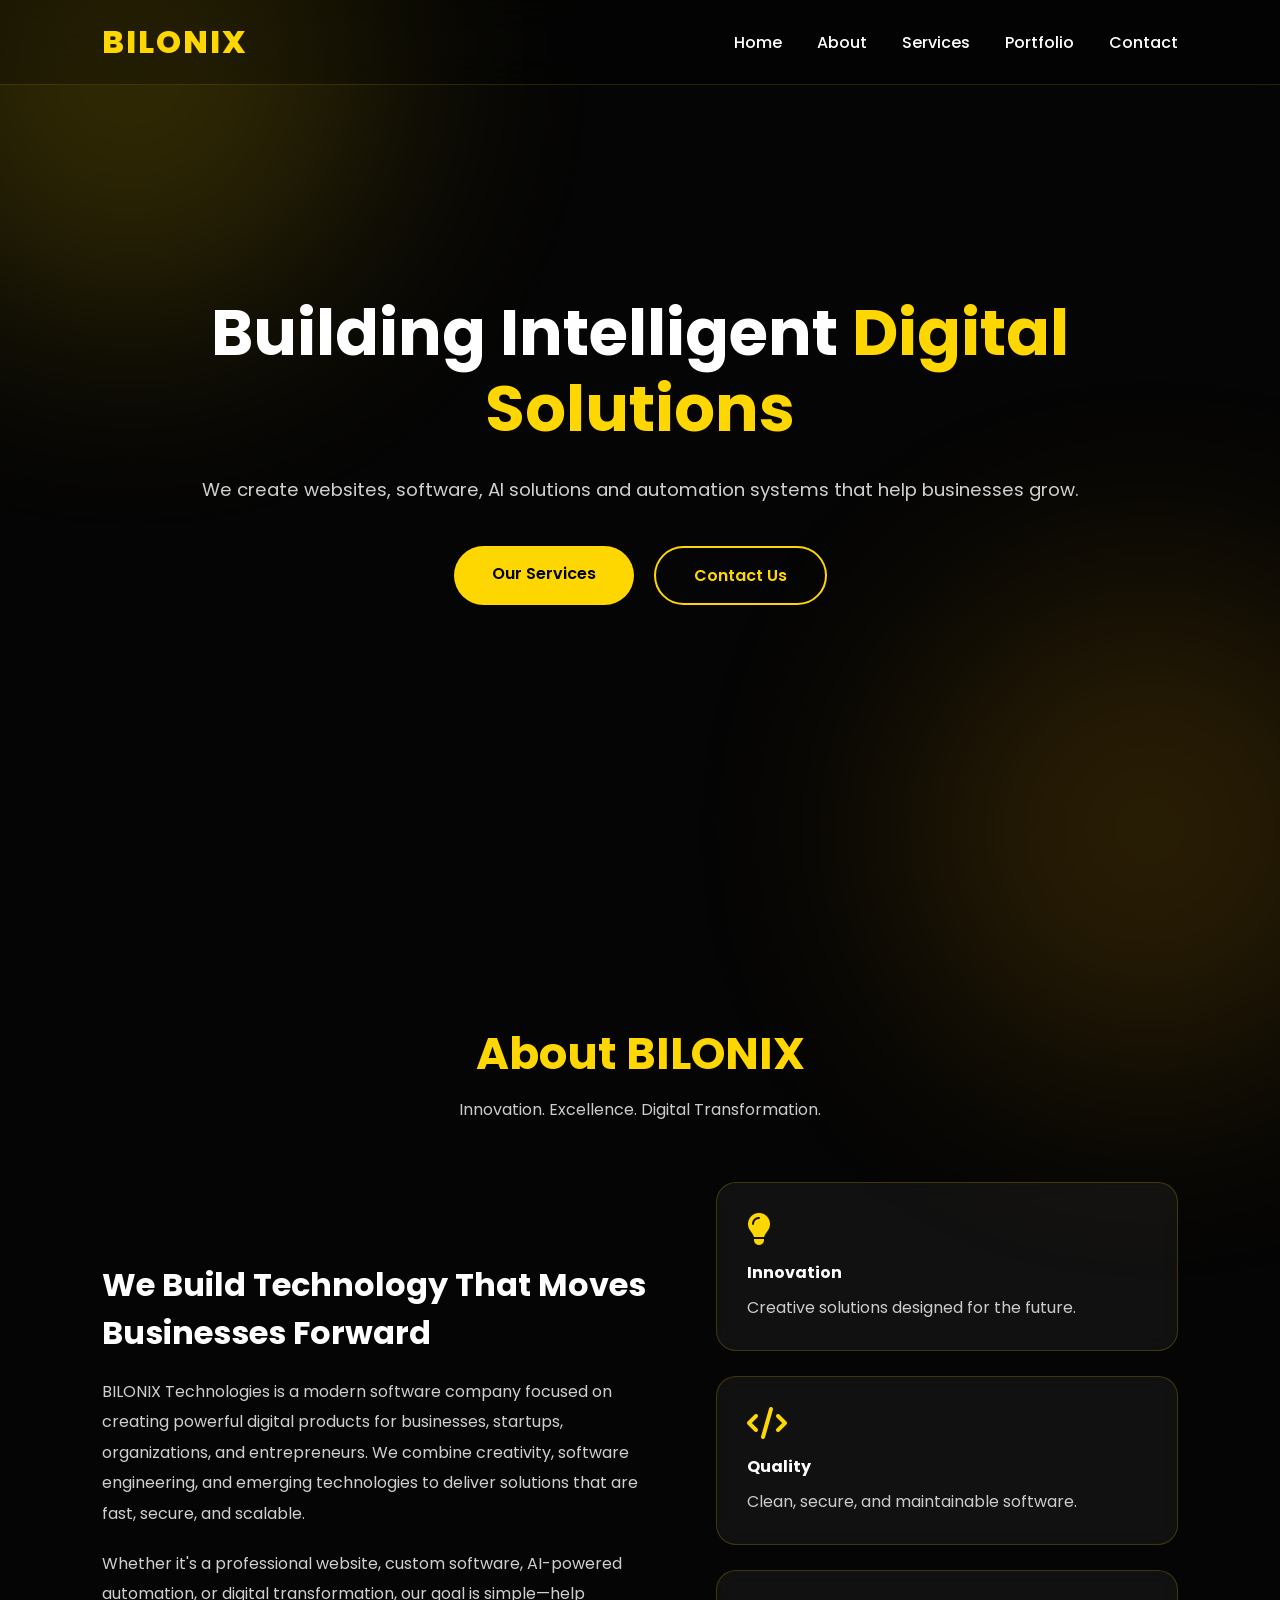
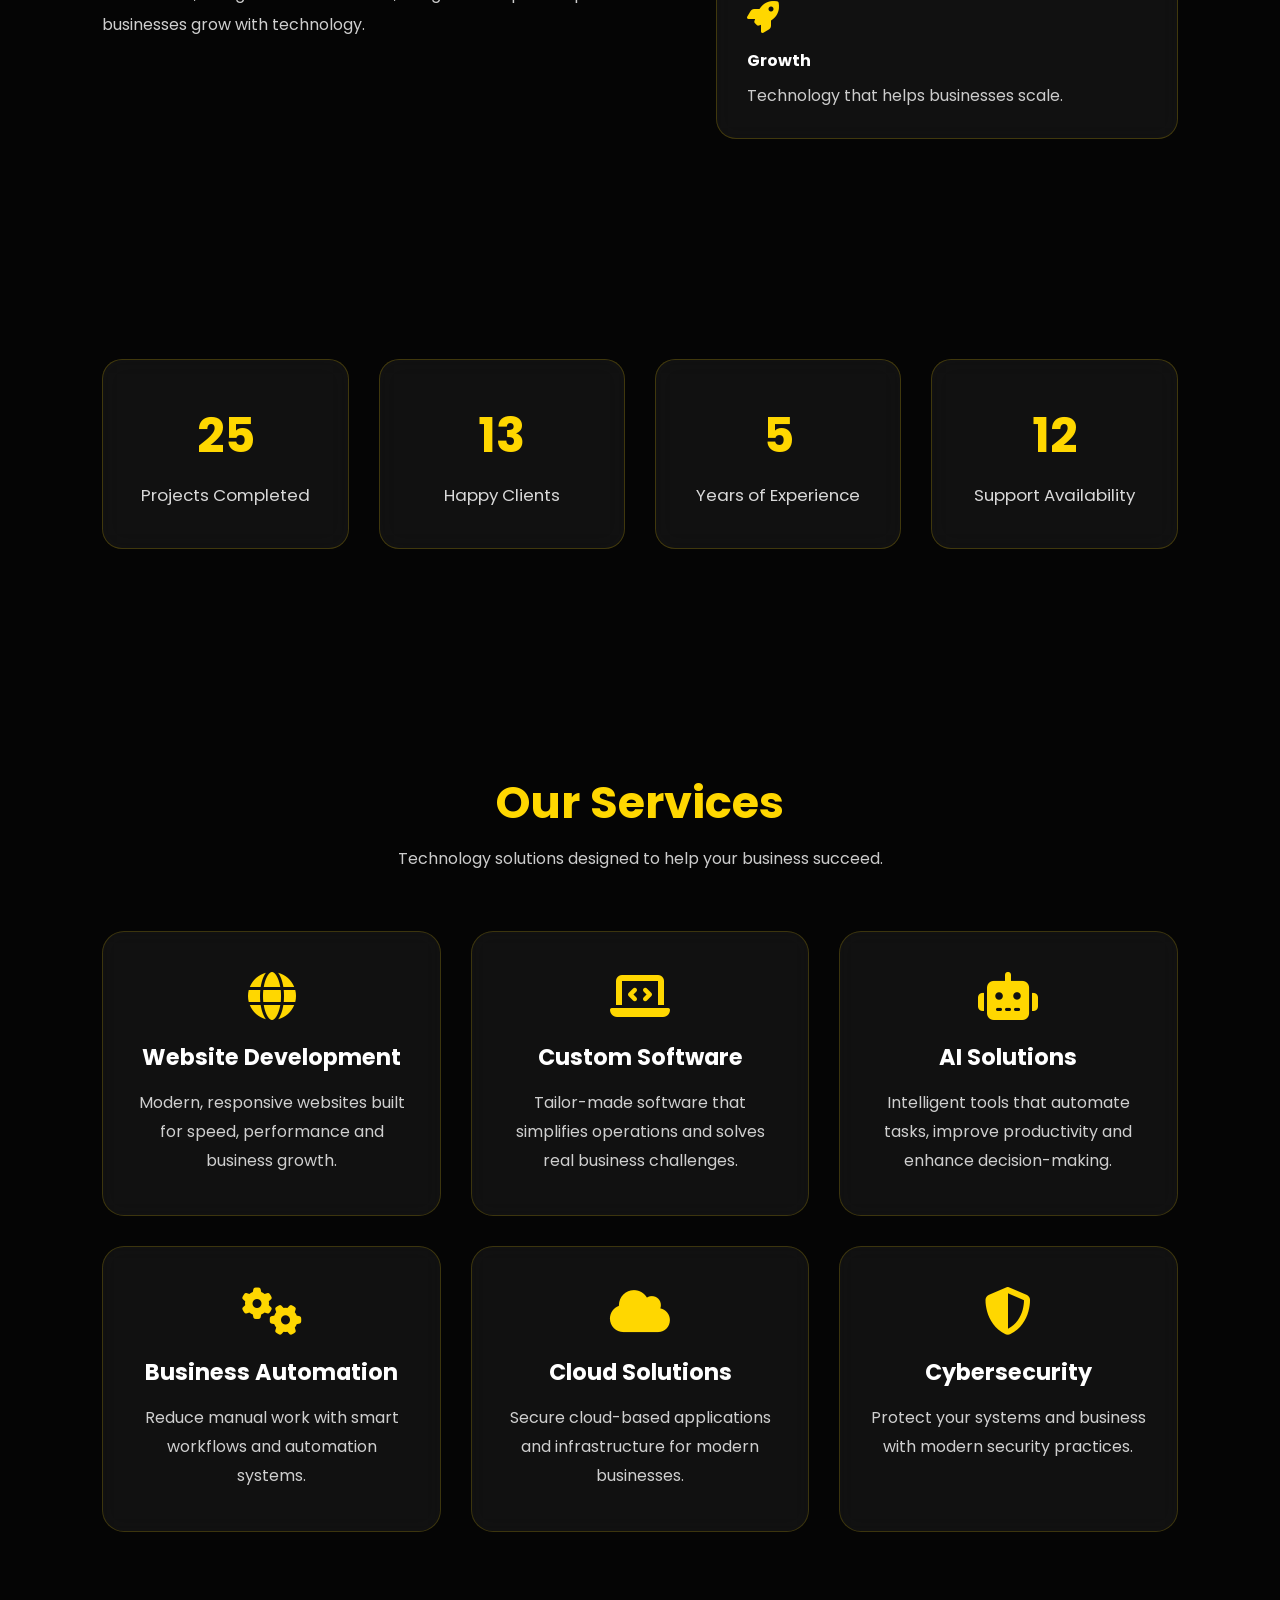
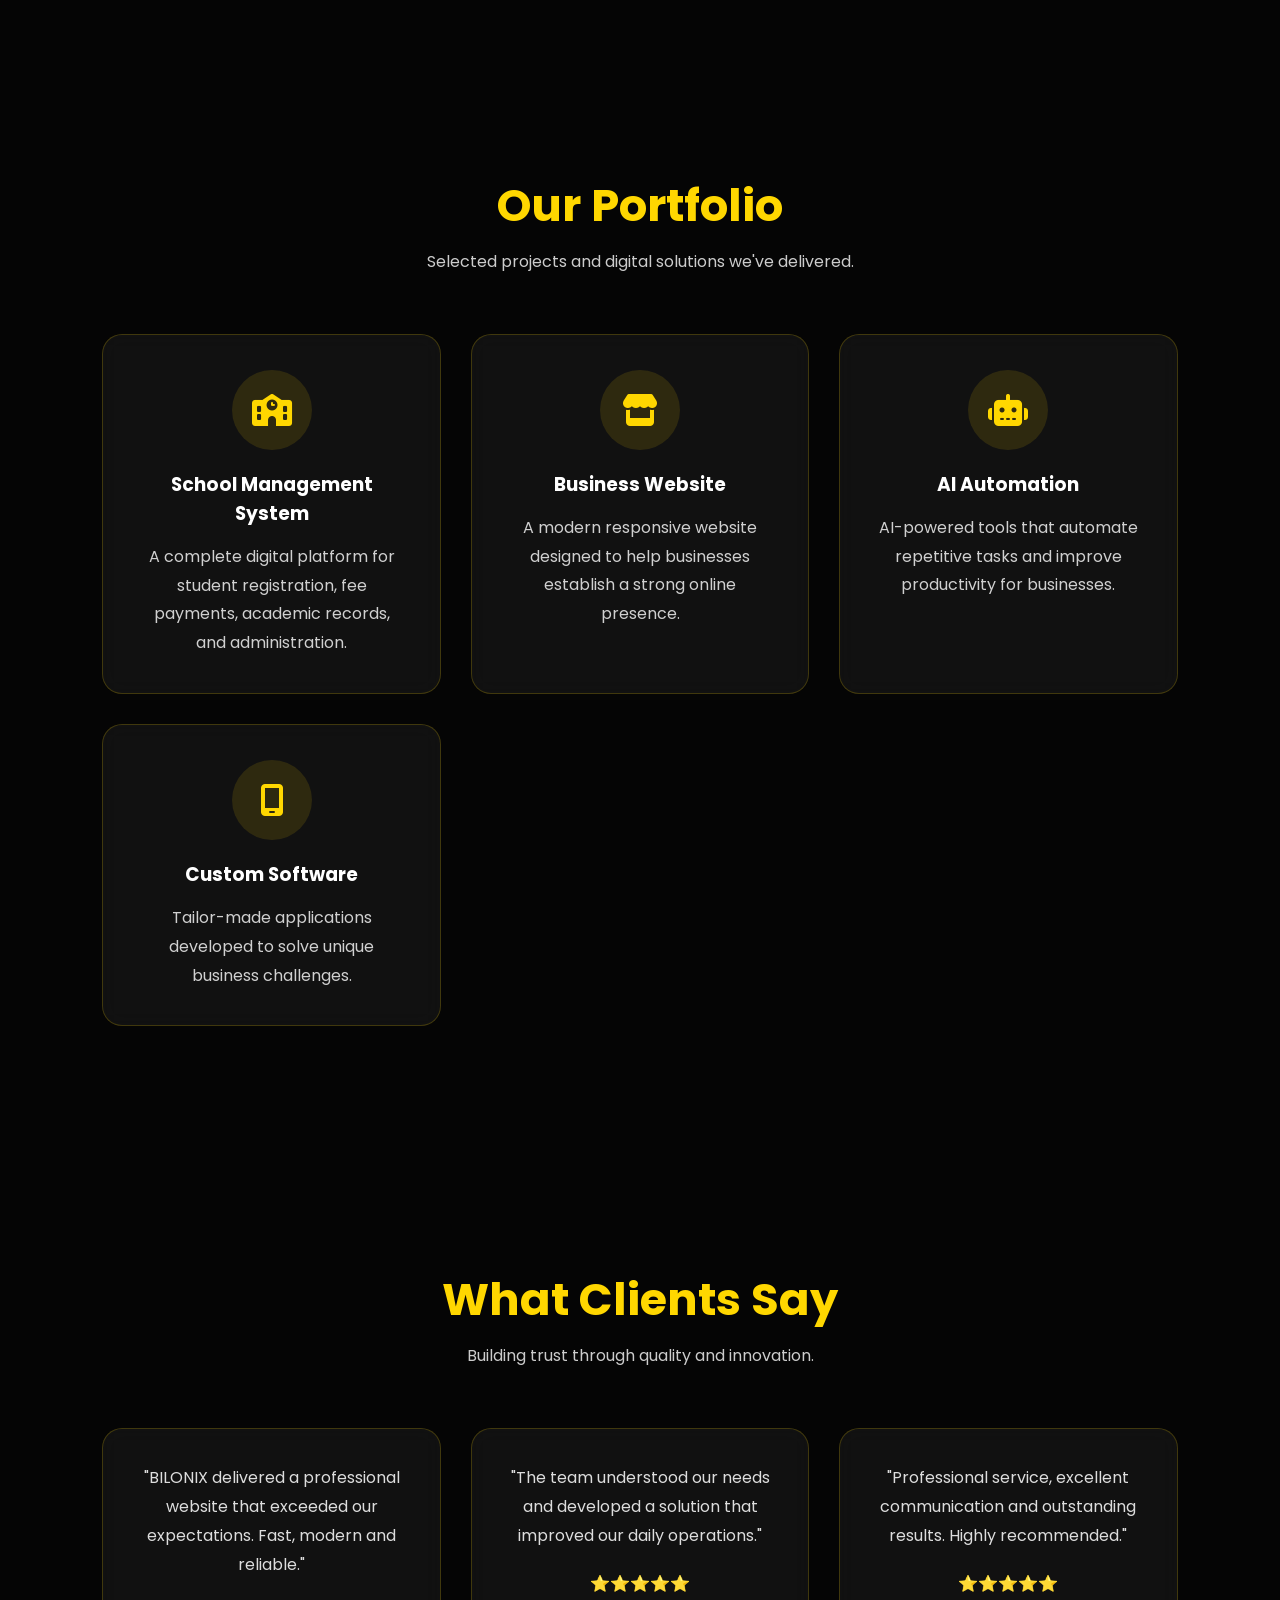
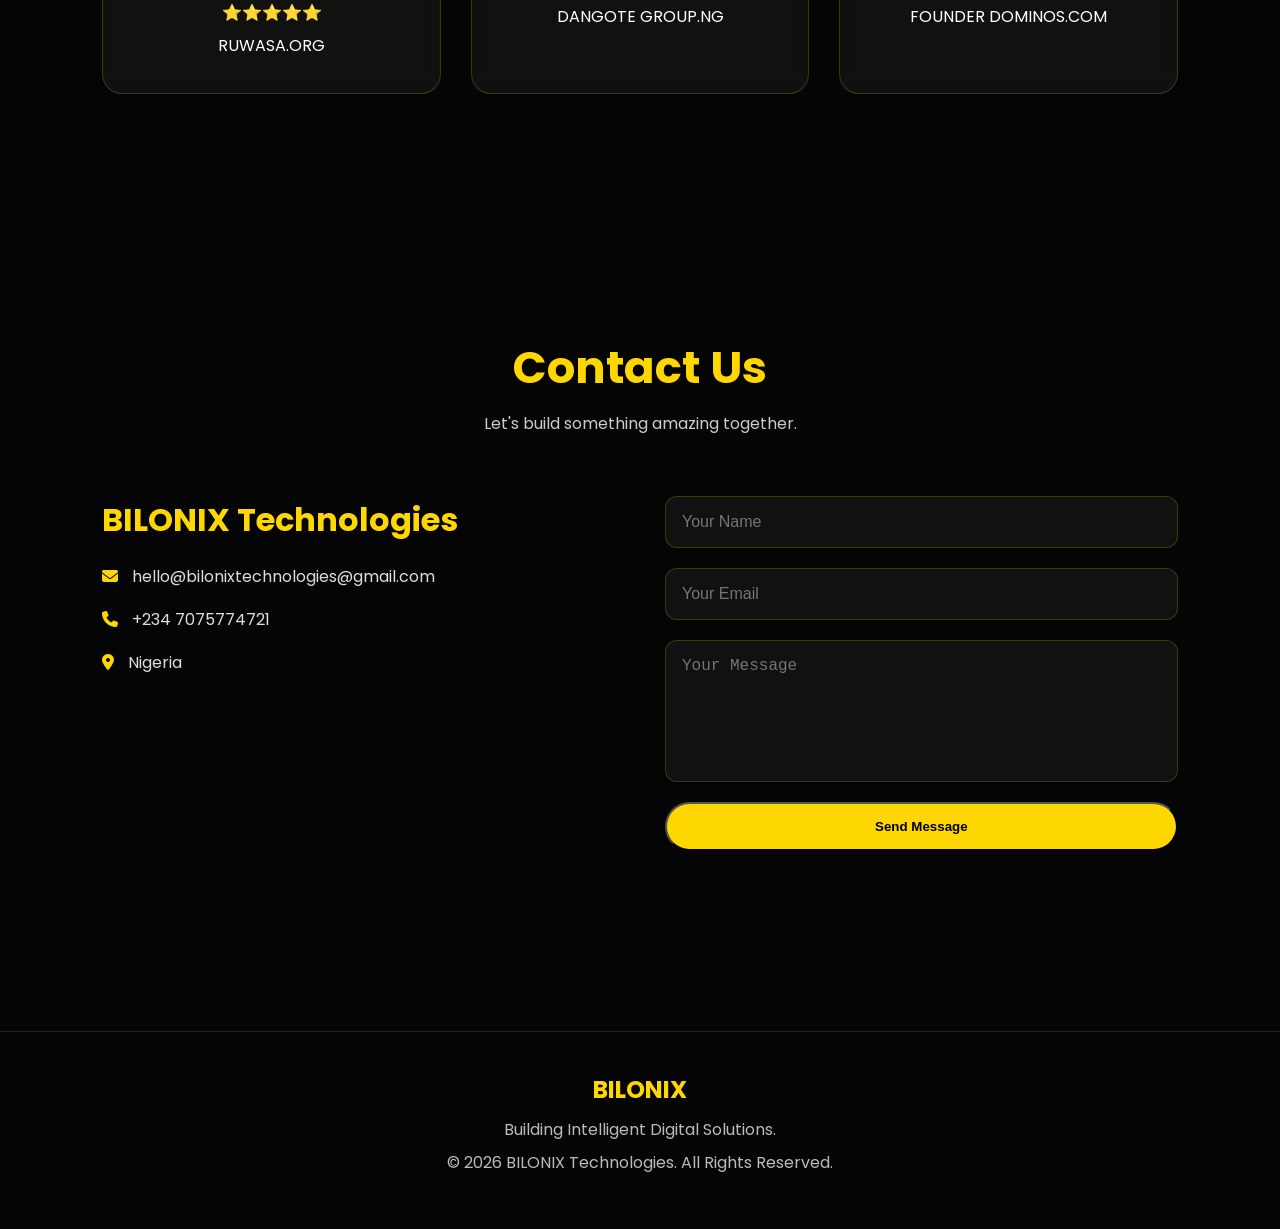
==== index.html @ 8638d86d "Update contact information and testimonials" ====
<!DOCTYPE html>
<html lang="en">

<head>
<meta charset="UTF-8">
<meta name="viewport" content="width=device-width, initial-scale=1.0">

<title>BILONIX Technologies | Building Intelligent Digital Solutions</title>

<meta name="description" content="BILONIX Technologies builds websites, software, AI solutions and business automation systems.">

<link rel="preconnect" href="https://fonts.googleapis.com">
<link rel="preconnect" href="https://fonts.gstatic.com" crossorigin>

<link href="https://fonts.googleapis.com/css2?family=Poppins:wght@300;400;500;600;700;800&display=swap" rel="stylesheet">

<link rel="stylesheet"
href="https://cdnjs.cloudflare.com/ajax/libs/font-awesome/6.6.0/css/all.min.css">

<link rel="stylesheet" href="style.css">
</head>

<body>

<!-- Background -->

<div class="bg1"></div>
<div class="bg2"></div>

<!-- Header -->

<header>

<div class="logo">
BILONIX
</div>

<nav id="nav">

<a href="#home">Home</a>

<a href="#about">About</a>

<a href="#services">Services</a>

<a href="#portfolio">Portfolio</a>

<a href="#contact">Contact</a>

</nav>

<div class="menu-toggle" id="menu">

<i class="fas fa-bars"></i>

</div>

</header>

<!-- Hero -->

<section class="hero" id="home">

<div class="hero-content">

<h1>
Building Intelligent
<span>Digital Solutions</span>
</h1>

<p>

We create websites, software, AI solutions and automation systems that help businesses grow.

</p>

<div class="buttons">

<a href="#services" class="btn">

Our Services

</a>

<a href="#contact" class="btn2">

Contact Us

</a>

</div>

</div>

</section>
  <section class="about" id="about">

<div class="section-title">
<h2>About BILONIX</h2>
<p>Innovation. Excellence. Digital Transformation.</p>
</div>

<div class="about-container">

<div class="about-text">

<h3>We Build Technology That Moves Businesses Forward</h3>

<p>
BILONIX Technologies is a modern software company focused on creating powerful digital products for businesses, startups, organizations, and entrepreneurs. We combine creativity, software engineering, and emerging technologies to deliver solutions that are fast, secure, and scalable.
</p>

<p>
Whether it's a professional website, custom software, AI-powered automation, or digital transformation, our goal is simple—help businesses grow with technology.
</p>

</div>

<div class="about-cards">

<div class="about-card">
<i class="fas fa-lightbulb"></i>
<h4>Innovation</h4>
<p>Creative solutions designed for the future.</p>
</div>

<div class="about-card">
<i class="fas fa-code"></i>
<h4>Quality</h4>
<p>Clean, secure, and maintainable software.</p>
</div>

<div class="about-card">
<i class="fas fa-rocket"></i>
<h4>Growth</h4>
<p>Technology that helps businesses scale.</p>
</div>

</div>

</div>

  </section>
  <section class="stats">

<div class="stat-box">
<h2 class="counter" data-target="50">0</h2>
<p>Projects Completed</p>
</div>

<div class="stat-box">
<h2 class="counter" data-target="25">0</h2>
<p>Happy Clients</p>
</div>

<div class="stat-box">
<h2 class="counter" data-target="9">0</h2>
<p>Years of Experience</p>
</div>

<div class="stat-box">
<h2 class="counter" data-target="24">0</h2>
<p>Support Availability</p>
</div>

  </section>
  <section class="services" id="services">

<div class="section-title">
<h2>Our Services</h2>
<p>Technology solutions designed to help your business succeed.</p>
</div>

<div class="services-grid">

<div class="service-card">
<i class="fas fa-globe"></i>
<h3>Website Development</h3>
<p>Modern, responsive websites built for speed, performance and business growth.</p>
</div>

<div class="service-card">
<i class="fas fa-laptop-code"></i>
<h3>Custom Software</h3>
<p>Tailor-made software that simplifies operations and solves real business challenges.</p>
</div>

<div class="service-card">
<i class="fas fa-robot"></i>
<h3>AI Solutions</h3>
<p>Intelligent tools that automate tasks, improve productivity and enhance decision-making.</p>
</div>

<div class="service-card">
<i class="fas fa-gears"></i>
<h3>Business Automation</h3>
<p>Reduce manual work with smart workflows and automation systems.</p>
</div>

<div class="service-card">
<i class="fas fa-cloud"></i>
<h3>Cloud Solutions</h3>
<p>Secure cloud-based applications and infrastructure for modern businesses.</p>
</div>

<div class="service-card">
<i class="fas fa-shield-halved"></i>
<h3>Cybersecurity</h3>
<p>Protect your systems and business with modern security practices.</p>
</div>

</div>

  </section>
  <section class="portfolio" id="portfolio">

<div class="section-title">
<h2>Our Portfolio</h2>
<p>Selected projects and digital solutions we've delivered.</p>
</div>

<div class="portfolio-grid">

<div class="portfolio-card">
<div class="portfolio-icon">
<i class="fas fa-school"></i>
</div>
<h3>School Management System</h3>
<p>A complete digital platform for student registration, fee payments, academic records, and administration.</p>
</div>

<div class="portfolio-card">
<div class="portfolio-icon">
<i class="fas fa-store"></i>
</div>
<h3>Business Website</h3>
<p>A modern responsive website designed to help businesses establish a strong online presence.</p>
</div>

<div class="portfolio-card">
<div class="portfolio-icon">
<i class="fas fa-robot"></i>
</div>
<h3>AI Automation</h3>
<p>AI-powered tools that automate repetitive tasks and improve productivity for businesses.</p>
</div>

<div class="portfolio-card">
<div class="portfolio-icon">
<i class="fas fa-mobile-screen"></i>
</div>
<h3>Custom Software</h3>
<p>Tailor-made applications developed to solve unique business challenges.</p>
</div>

</div>

  </section>
  <!-- Testimonials -->

<section class="testimonials">

<div class="section-title">
<h2>What Clients Say</h2>
<p>Building trust through quality and innovation.</p>
</div>

<div class="testimonial-grid">

<div class="testimonial-card">
<p>
"BILONIX delivered a professional website that exceeded our expectations. Fast, modern and reliable."
</p>

<h4>⭐⭐⭐⭐⭐</h4>
<span>RUWASA.ORG</span>
</div>

<div class="testimonial-card">
<p>
"The team understood our needs and developed a solution that improved our daily operations."
</p>

<h4>⭐⭐⭐⭐⭐</h4>
<span>DANGOTE GROUP.NG</span>
</div>

<div class="testimonial-card">
<p>
"Professional service, excellent communication and outstanding results. Highly recommended."
</p>

<h4>⭐⭐⭐⭐⭐</h4>
<span>FOUNDER DOMINOS.COM</span>
</div>

</div>

</section>

<!-- Contact -->

<section class="contact" id="contact">

<div class="section-title">
<h2>Contact Us</h2>
<p>Let's build something amazing together.</p>
</div>

<div class="contact-container">

<div class="contact-info">

<h3>BILONIX Technologies</h3>

<p><i class="fas fa-envelope"></i> hello@bilonixtechnologies@gmail.com</p>

<p><i class="fas fa-phone"></i> +234 7075774721</p>

<p><i class="fas fa-location-dot"></i> Nigeria</p>

</div>

<form class="contact-form">

<input type="text" placeholder="Your Name" required>

<input type="email" placeholder="Your Email" required>

<textarea rows="6" placeholder="Your Message"></textarea>

<button type="submit" class="btn">
Send Message
</button>

</form>

</div>

</section>

<!-- Footer -->

<footer>

<h2>BILONIX</h2>

<p>Building Intelligent Digital Solutions.</p>

<p>© 2026 BILONIX Technologies. All Rights Reserved.</p>

</footer>

<script src="script.js"></script>

</body>

</html>
---- style.css ----
*{
margin:0;
padding:0;
box-sizing:border-box;
}

html{
scroll-behavior:smooth;
}

body{
font-family:'Poppins',sans-serif;
background:#050505;
color:#fff;
overflow-x:hidden;
}

/* Animated Background */

.bg1,
.bg2{
position:fixed;
width:500px;
height:500px;
border-radius:50%;
filter:blur(120px);
z-index:-2;
animation:float 12s infinite alternate ease-in-out;
}

.bg1{
background:#FFD700;
top:-180px;
left:-120px;
opacity:.18;
}

.bg2{
background:#ffae00;
bottom:-180px;
right:-120px;
opacity:.15;
animation-duration:15s;
}

@keyframes float{

0%{
transform:translateY(0) translateX(0);
}

100%{
transform:translateY(80px) translateX(50px);
}

}

/* Header */

header{

position:fixed;
top:0;
left:0;
width:100%;
padding:18px 8%;
display:flex;
justify-content:space-between;
align-items:center;

background:rgba(0,0,0,.25);

backdrop-filter:blur(18px);

border-bottom:1px solid rgba(255,215,0,.15);

z-index:1000;

}

.logo{

font-size:2rem;

font-weight:800;

color:#FFD700;

letter-spacing:2px;

}

nav{

display:flex;

gap:35px;

}

nav a{

text-decoration:none;

color:#fff;

font-weight:500;

transition:.35s;

}

nav a:hover{

color:#FFD700;

}

.menu-toggle{

display:none;

font-size:2rem;

color:#FFD700;

cursor:pointer;

}

/* Hero */

.hero{

min-height:100vh;

display:flex;

justify-content:center;

align-items:center;

text-align:center;

padding:120px 10%;

}

.hero-content{

max-width:900px;

}

.hero h1{

font-size:4rem;

line-height:1.2;

margin-bottom:25px;

}

.hero h1 span{

color:#FFD700;

}

.hero p{

font-size:1.15rem;

color:#d0d0d0;

line-height:1.8;

margin-bottom:40px;

}

.buttons{

display:flex;

justify-content:center;

gap:20px;

flex-wrap:wrap;

}

.btn,
.btn2{

padding:15px 38px;

border-radius:50px;

text-decoration:none;

font-weight:600;

transition:.35s;

}

.btn{

background:#FFD700;

color:#000;

}

.btn:hover{

transform:translateY(-5px);

box-shadow:0 0 30px #FFD700;

}

.btn2{

border:2px solid #FFD700;

color:#FFD700;

}

.btn2:hover{

background:#FFD700;

color:#000;

}

/* Mobile */

@media(max-width:768px){

.hero h1{

font-size:2.6rem;

}

.hero p{

font-size:1rem;

}

.menu-toggle{

display:block;

}

nav{

position:absolute;

top:80px;

left:0;

width:100%;

background:#111;

display:none;

flex-direction:column;

padding:25px 0;

text-align:center;

}

nav.active{

display:flex;

}

}
/* About Section */

.about{
padding:120px 8%;
}

.section-title{
text-align:center;
margin-bottom:60px;
}

.section-title h2{
font-size:2.8rem;
color:#FFD700;
margin-bottom:10px;
}

.section-title p{
color:#ccc;
}

.about-container{
display:grid;
grid-template-columns:1.2fr 1fr;
gap:60px;
align-items:center;
}

.about-text h3{
font-size:2rem;
margin-bottom:20px;
}

.about-text p{
color:#cfcfcf;
line-height:1.9;
margin-bottom:20px;
}

.about-cards{
display:grid;
gap:25px;
}

.about-card{
background:rgba(255,255,255,.05);
border:1px solid rgba(255,215,0,.2);
border-radius:20px;
padding:30px;
transition:.4s;
backdrop-filter:blur(10px);
}

.about-card:hover{
transform:translateY(-10px);
box-shadow:0 0 30px rgba(255,215,0,.3);
}

.about-card i{
font-size:2rem;
color:#FFD700;
margin-bottom:15px;
}

.about-card h4{
margin-bottom:10px;
}

.about-card p{
color:#ccc;
}

@media(max-width:768px){

.about-container{
grid-template-columns:1fr;
}

.section-title h2{
font-size:2.2rem;
}

  }
/* Services */

.services{
padding:120px 8%;
}

.services-grid{
display:grid;
grid-template-columns:repeat(auto-fit,minmax(280px,1fr));
gap:30px;
margin-top:50px;
}

.service-card{
background:rgba(255,255,255,.05);
border:1px solid rgba(255,215,0,.18);
border-radius:22px;
padding:40px 30px;
text-align:center;
backdrop-filter:blur(10px);
transition:.4s ease;
}

.service-card:hover{
transform:translateY(-12px);
border-color:#FFD700;
box-shadow:0 0 35px rgba(255,215,0,.35);
}

.service-card i{
font-size:3rem;
color:#FFD700;
margin-bottom:20px;
}

.service-card h3{
margin-bottom:15px;
font-size:1.4rem;
}

.service-card p{
color:#cfcfcf;
line-height:1.8;
}
/* Statistics Section */

.stats{
padding:100px 8%;
display:grid;
grid-template-columns:repeat(auto-fit,minmax(220px,1fr));
gap:30px;
text-align:center;
}

.stat-box{
background:rgba(255,255,255,.05);
border:1px solid rgba(255,215,0,.2);
border-radius:20px;
padding:40px 20px;
backdrop-filter:blur(12px);
transition:.4s;
}

.stat-box:hover{
transform:translateY(-10px);
box-shadow:0 0 30px rgba(255,215,0,.35);
}

.stat-box h2{
font-size:3rem;
color:#FFD700;
margin-bottom:10px;
font-weight:700;
}

.stat-box p{
color:#d9d9d9;
font-size:1.05rem;
}
/* Portfolio */

.portfolio{
padding:120px 8%;
}

.portfolio-grid{
display:grid;
grid-template-columns:repeat(auto-fit,minmax(280px,1fr));
gap:30px;
margin-top:50px;
}

.portfolio-card{
background:rgba(255,255,255,.05);
border:1px solid rgba(255,215,0,.2);
border-radius:20px;
padding:35px;
text-align:center;
backdrop-filter:blur(10px);
transition:.4s ease;
}

.portfolio-card:hover{
transform:translateY(-12px);
box-shadow:0 0 35px rgba(255,215,0,.35);
border-color:#FFD700;
}

.portfolio-icon{
width:80px;
height:80px;
margin:0 auto 20px;
display:flex;
justify-content:center;
align-items:center;
border-radius:50%;
background:rgba(255,215,0,.12);
}

.portfolio-icon i{
font-size:2rem;
color:#FFD700;
}

.portfolio-card h3{
margin-bottom:15px;
}

.portfolio-card p{
color:#d0d0d0;
line-height:1.8;
}
/* Testimonials */

.testimonials{
padding:120px 8%;
}

.testimonial-grid{
display:grid;
grid-template-columns:repeat(auto-fit,minmax(280px,1fr));
gap:30px;
margin-top:50px;
}

.testimonial-card{
background:rgba(255,255,255,.05);
border:1px solid rgba(255,215,0,.2);
padding:35px;
border-radius:20px;
text-align:center;
transition:.4s;
backdrop-filter:blur(10px);
}

.testimonial-card:hover{
transform:translateY(-10px);
box-shadow:0 0 30px rgba(255,215,0,.35);
}

.testimonial-card p{
line-height:1.8;
color:#ddd;
margin-bottom:20px;
}

.testimonial-card h4{
color:#FFD700;
margin-bottom:8px;
}

/* Contact */

.contact{
padding:120px 8%;
}

.contact-container{
display:grid;
grid-template-columns:1fr 1fr;
gap:50px;
align-items:start;
}

.contact-info h3{
font-size:2rem;
color:#FFD700;
margin-bottom:20px;
}

.contact-info p{
margin:18px 0;
color:#ddd;
}

.contact-info i{
color:#FFD700;
margin-right:10px;
}

.contact-form{
display:flex;
flex-direction:column;
gap:20px;
}

.contact-form input,
.contact-form textarea{
padding:16px;
background:rgba(255,255,255,.05);
border:1px solid rgba(255,215,0,.2);
border-radius:12px;
color:#fff;
font-size:1rem;
}

.contact-form input:focus,
.contact-form textarea:focus{
outline:none;
border-color:#FFD700;
}

.contact-form textarea{
resize:none;
}

/* Footer */

footer{
padding:40px 20px;
text-align:center;
border-top:1px solid rgba(255,215,0,.15);
margin-top:60px;
}

footer h2{
color:#FFD700;
margin-bottom:10px;
}

footer p{
color:#bbb;
margin:8px 0;
}

@media(max-width:768px){

.contact-container{
grid-template-columns:1fr;
}

}
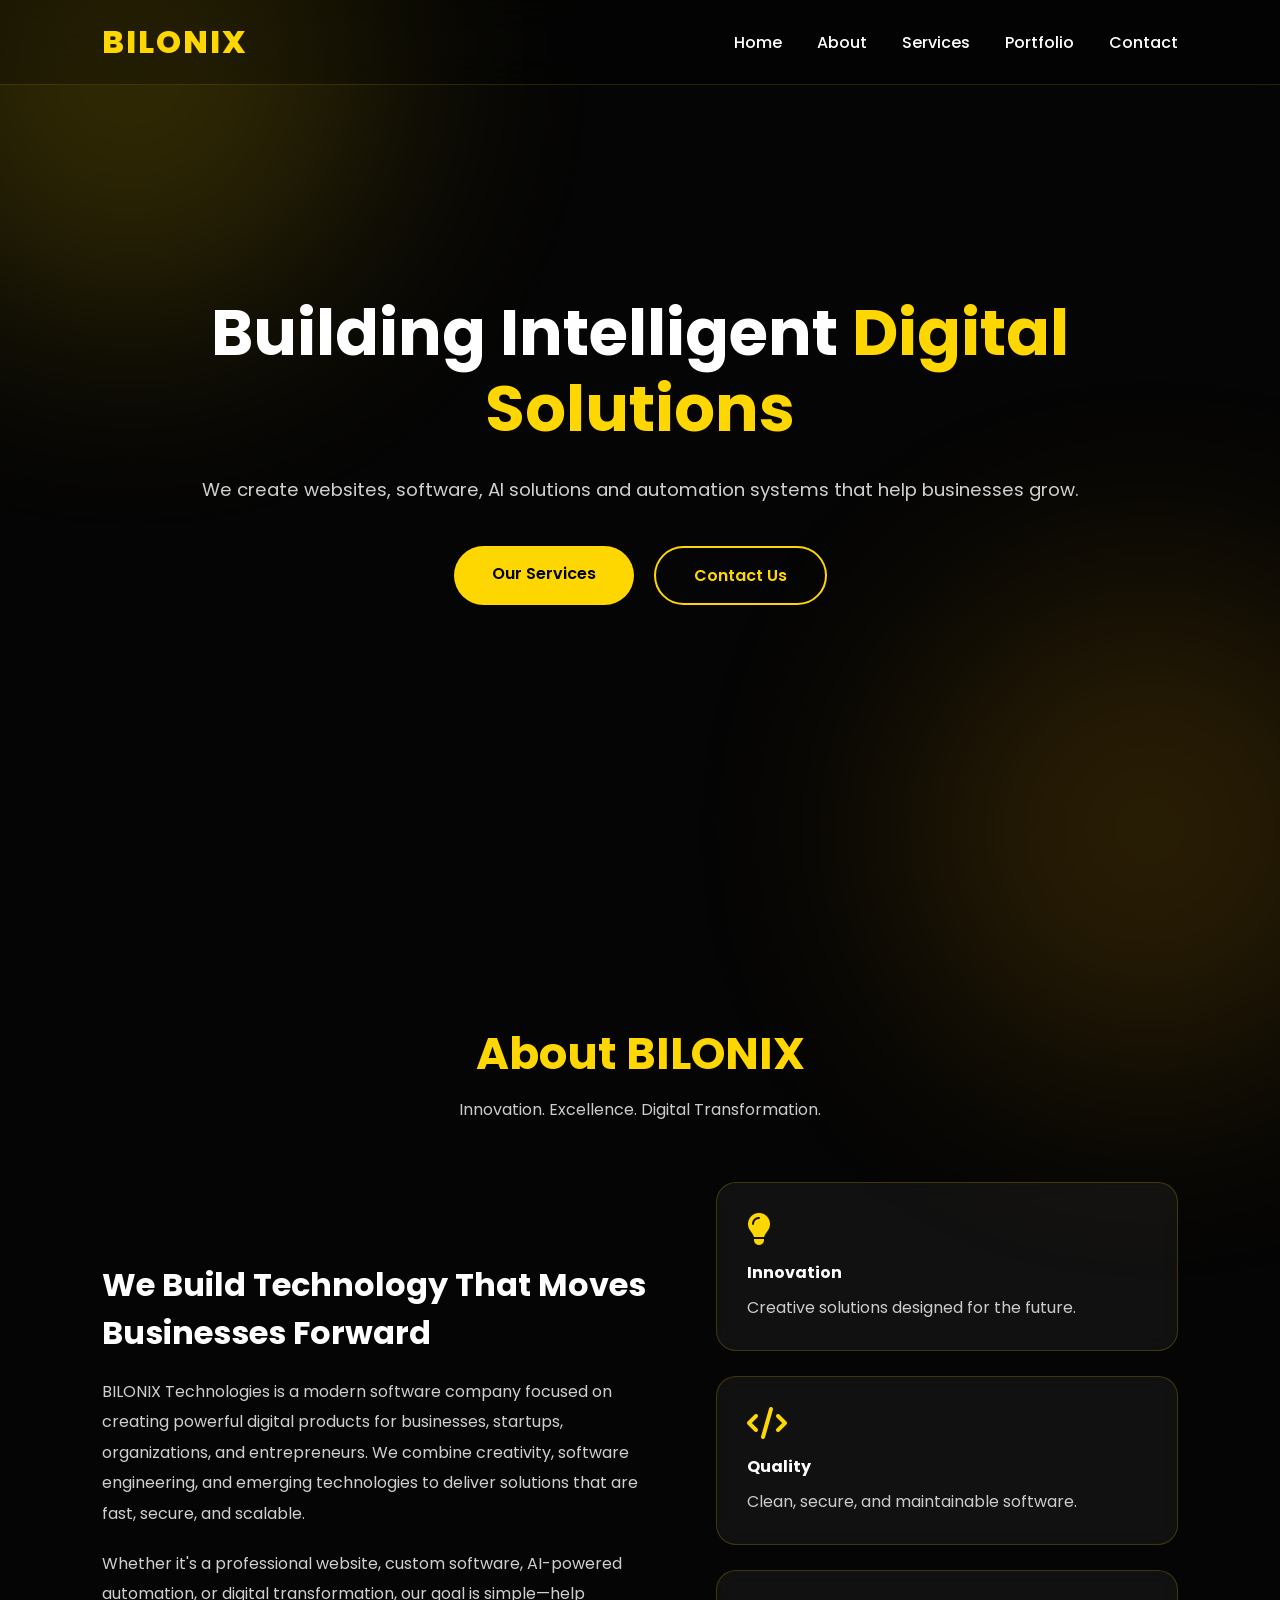
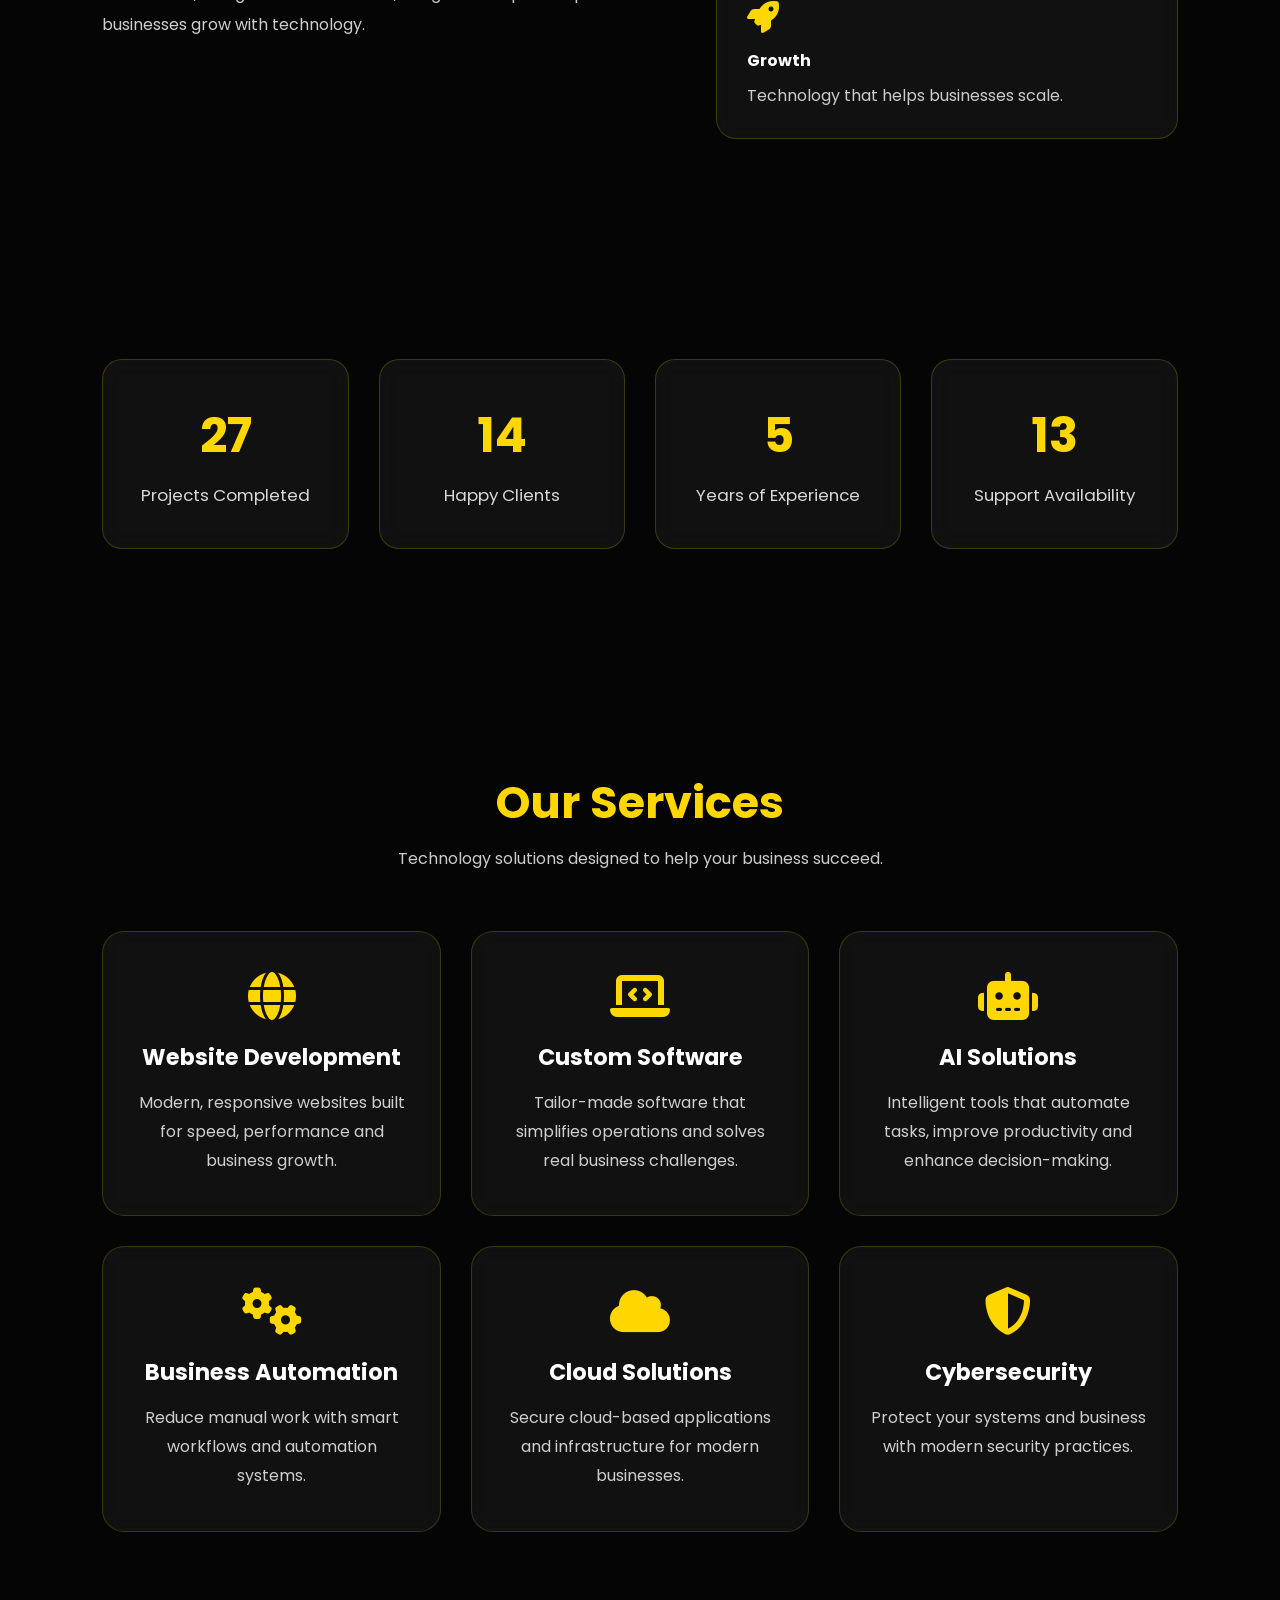
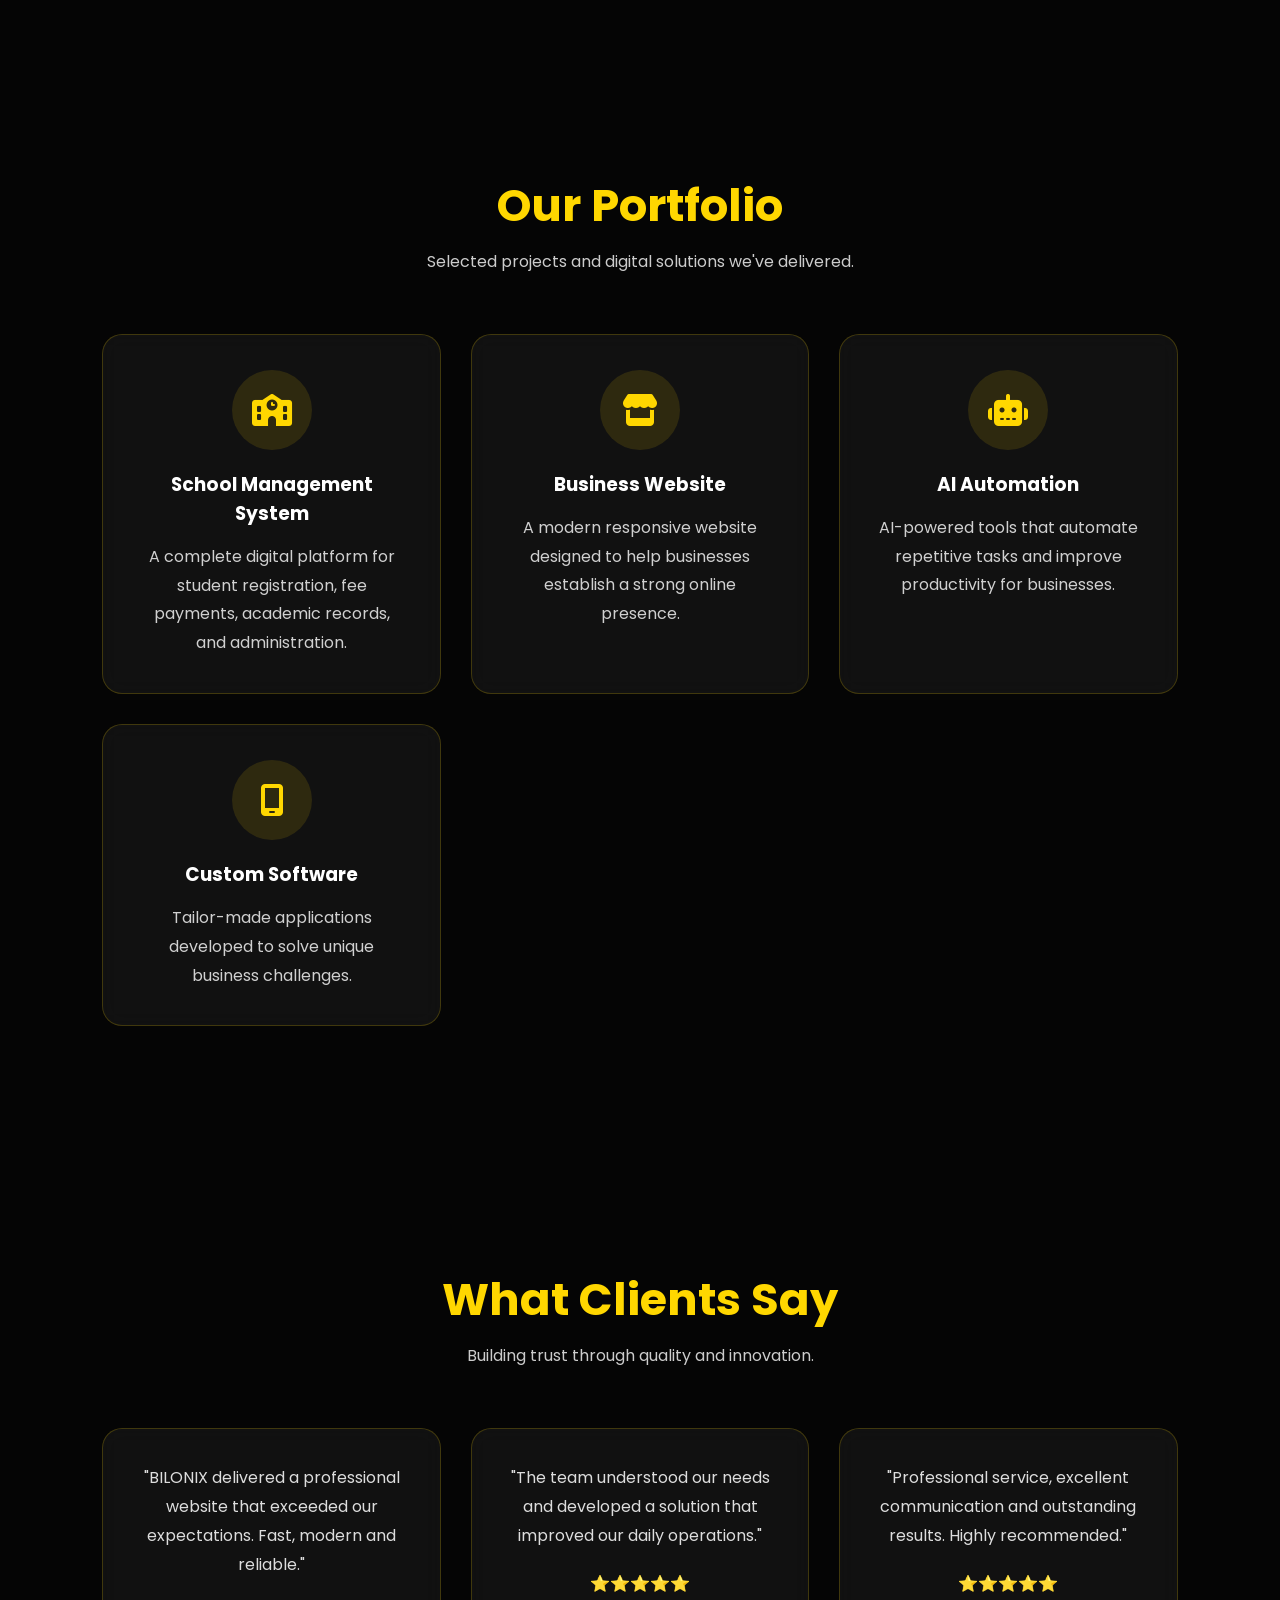
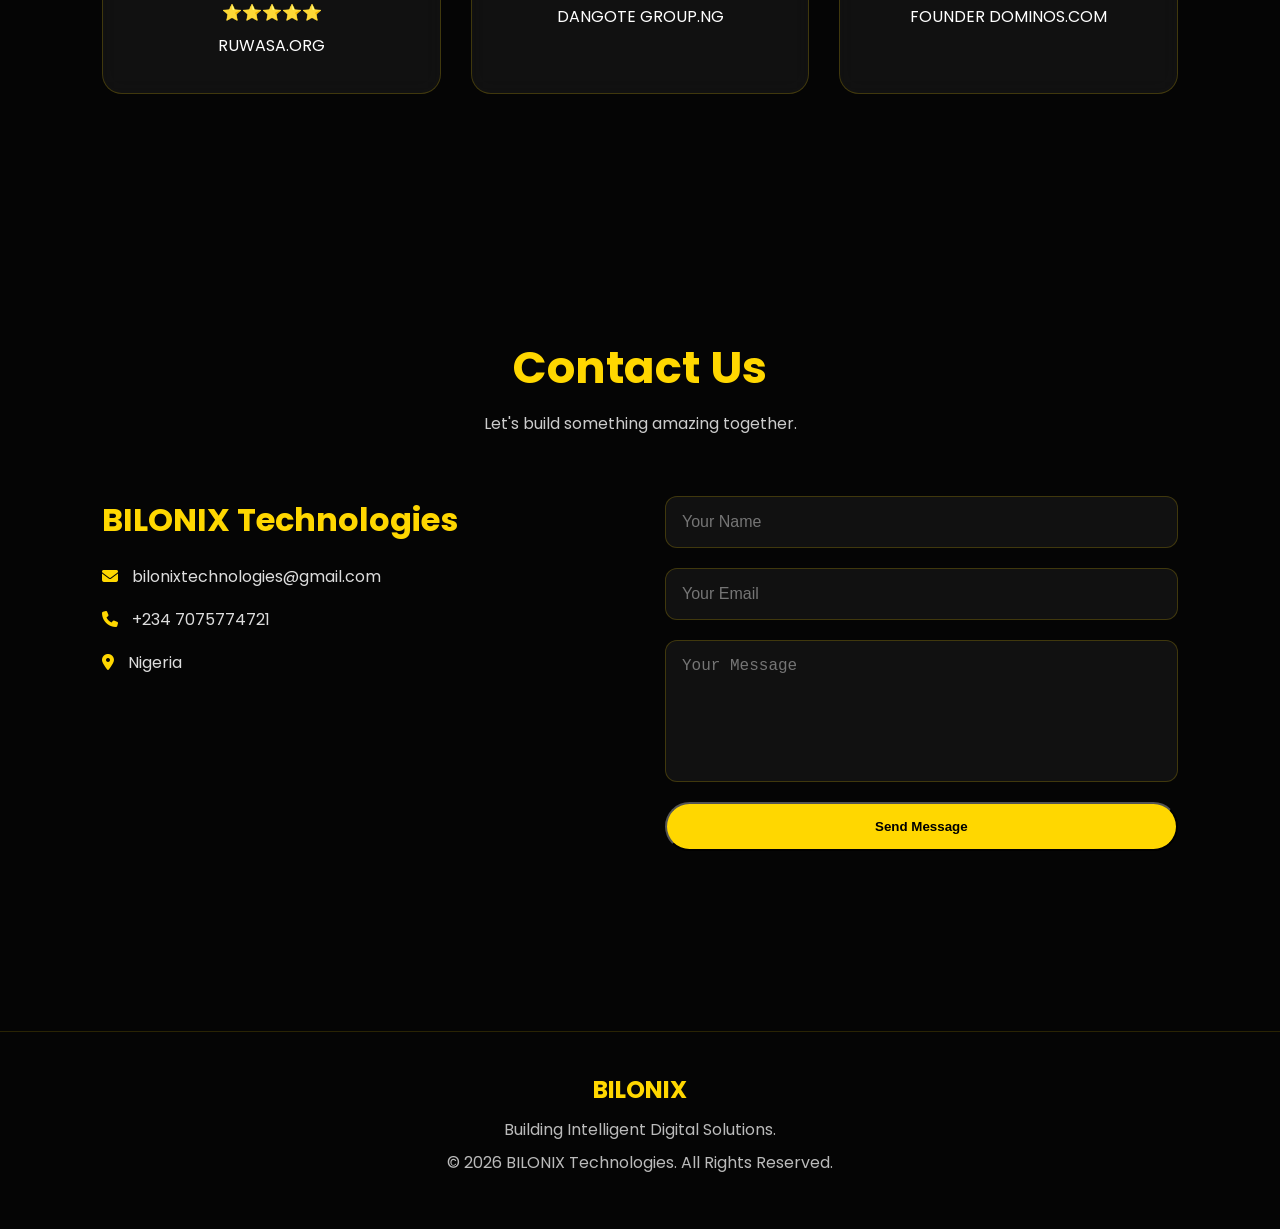
==== commit 859697cf: "Update contact email in index.html" ====
--- a/index.html
+++ b/index.html
@@ -313,7 +313,7 @@
 
 <h3>BILONIX Technologies</h3>
 
-<p><i class="fas fa-envelope"></i> hello@bilonixtechnologies@gmail.com</p>
+<p><i class="fas fa-envelope"></i> bilonixtechnologies@gmail.com</p>
 
 <p><i class="fas fa-phone"></i> +234 7075774721</p>
 
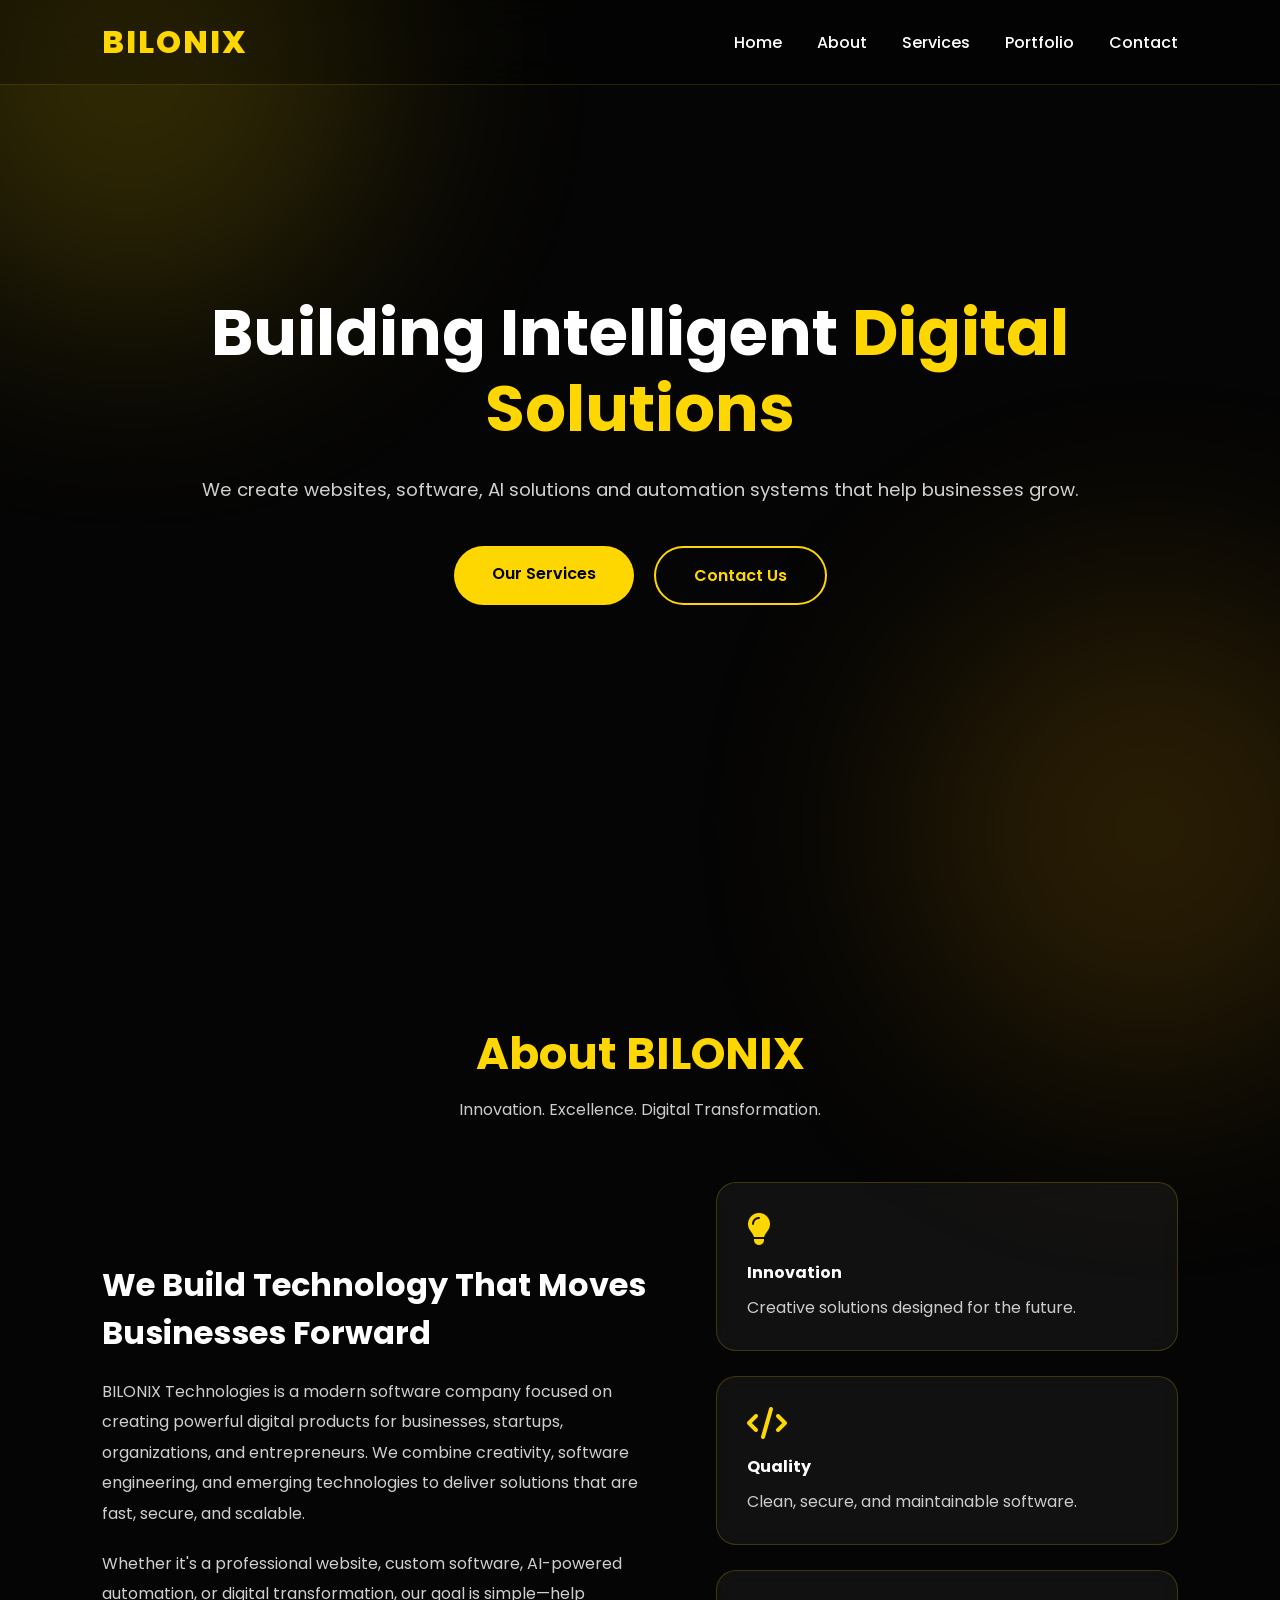
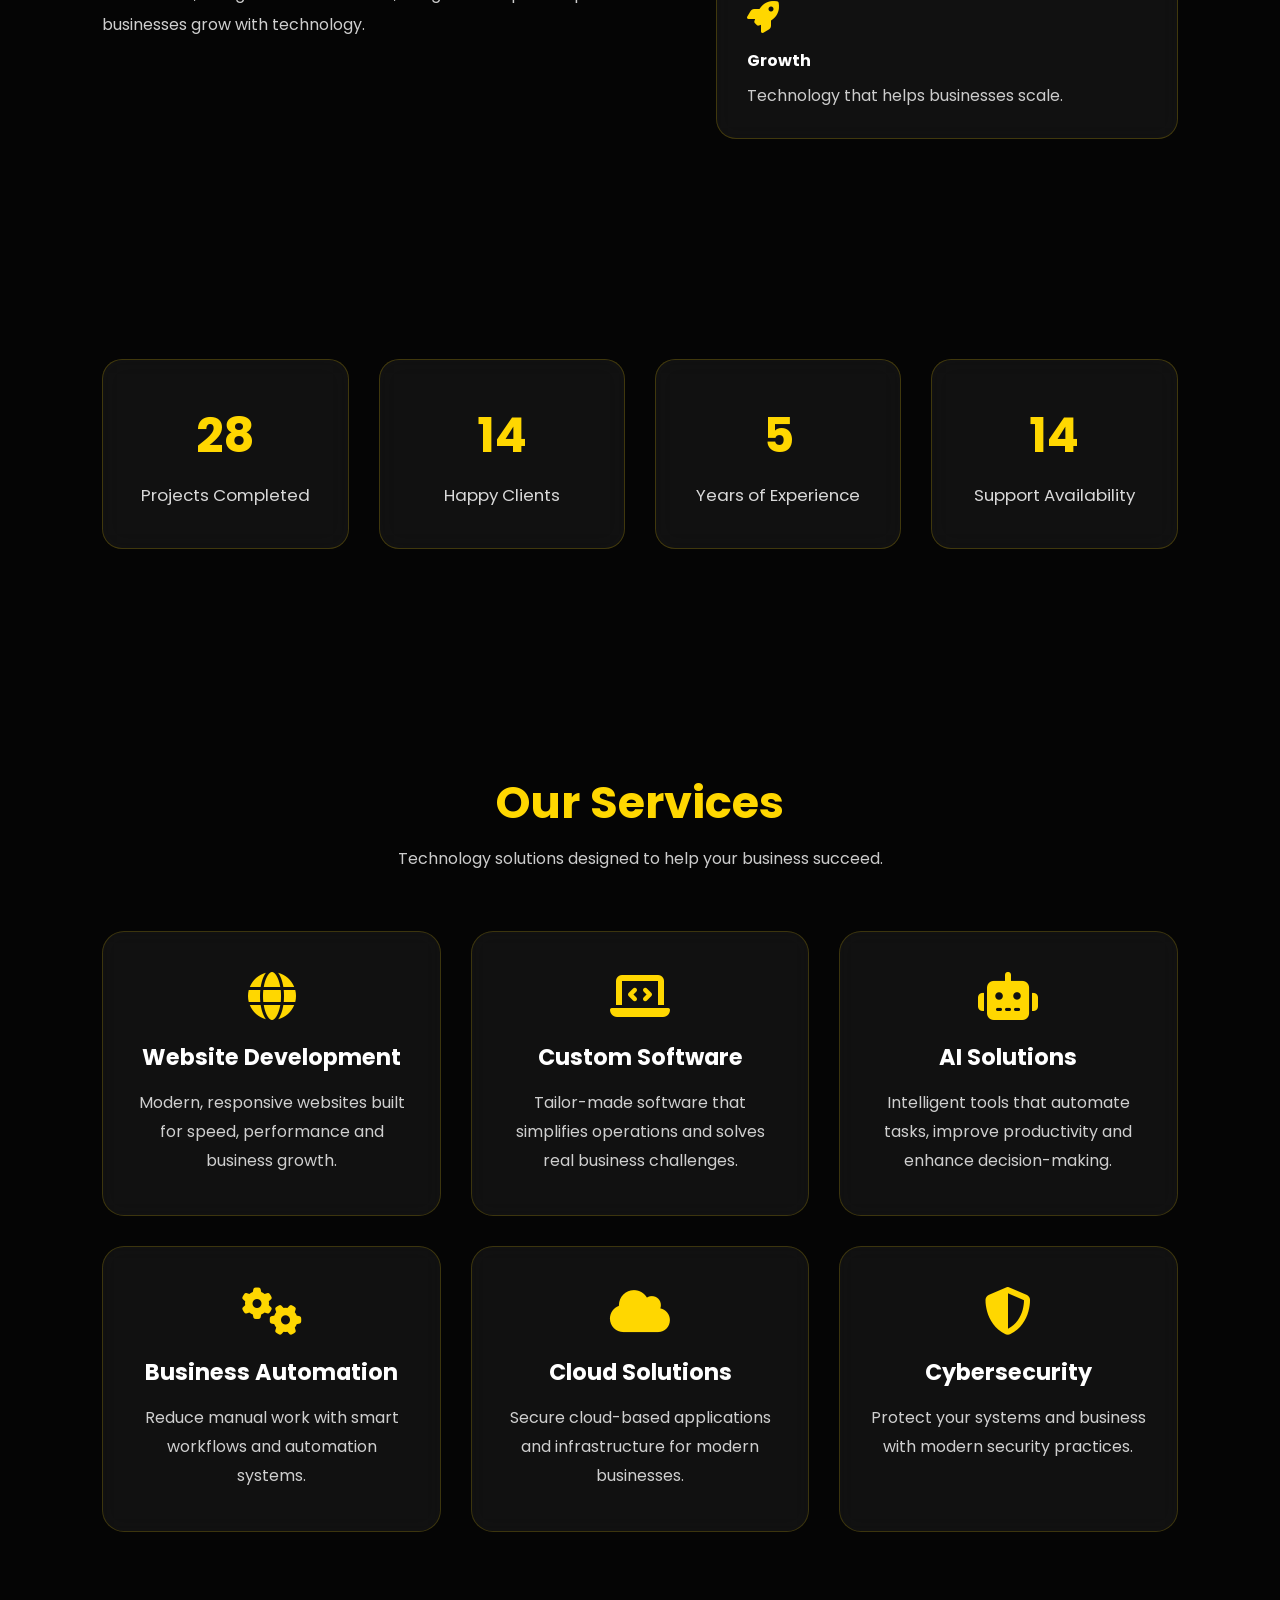
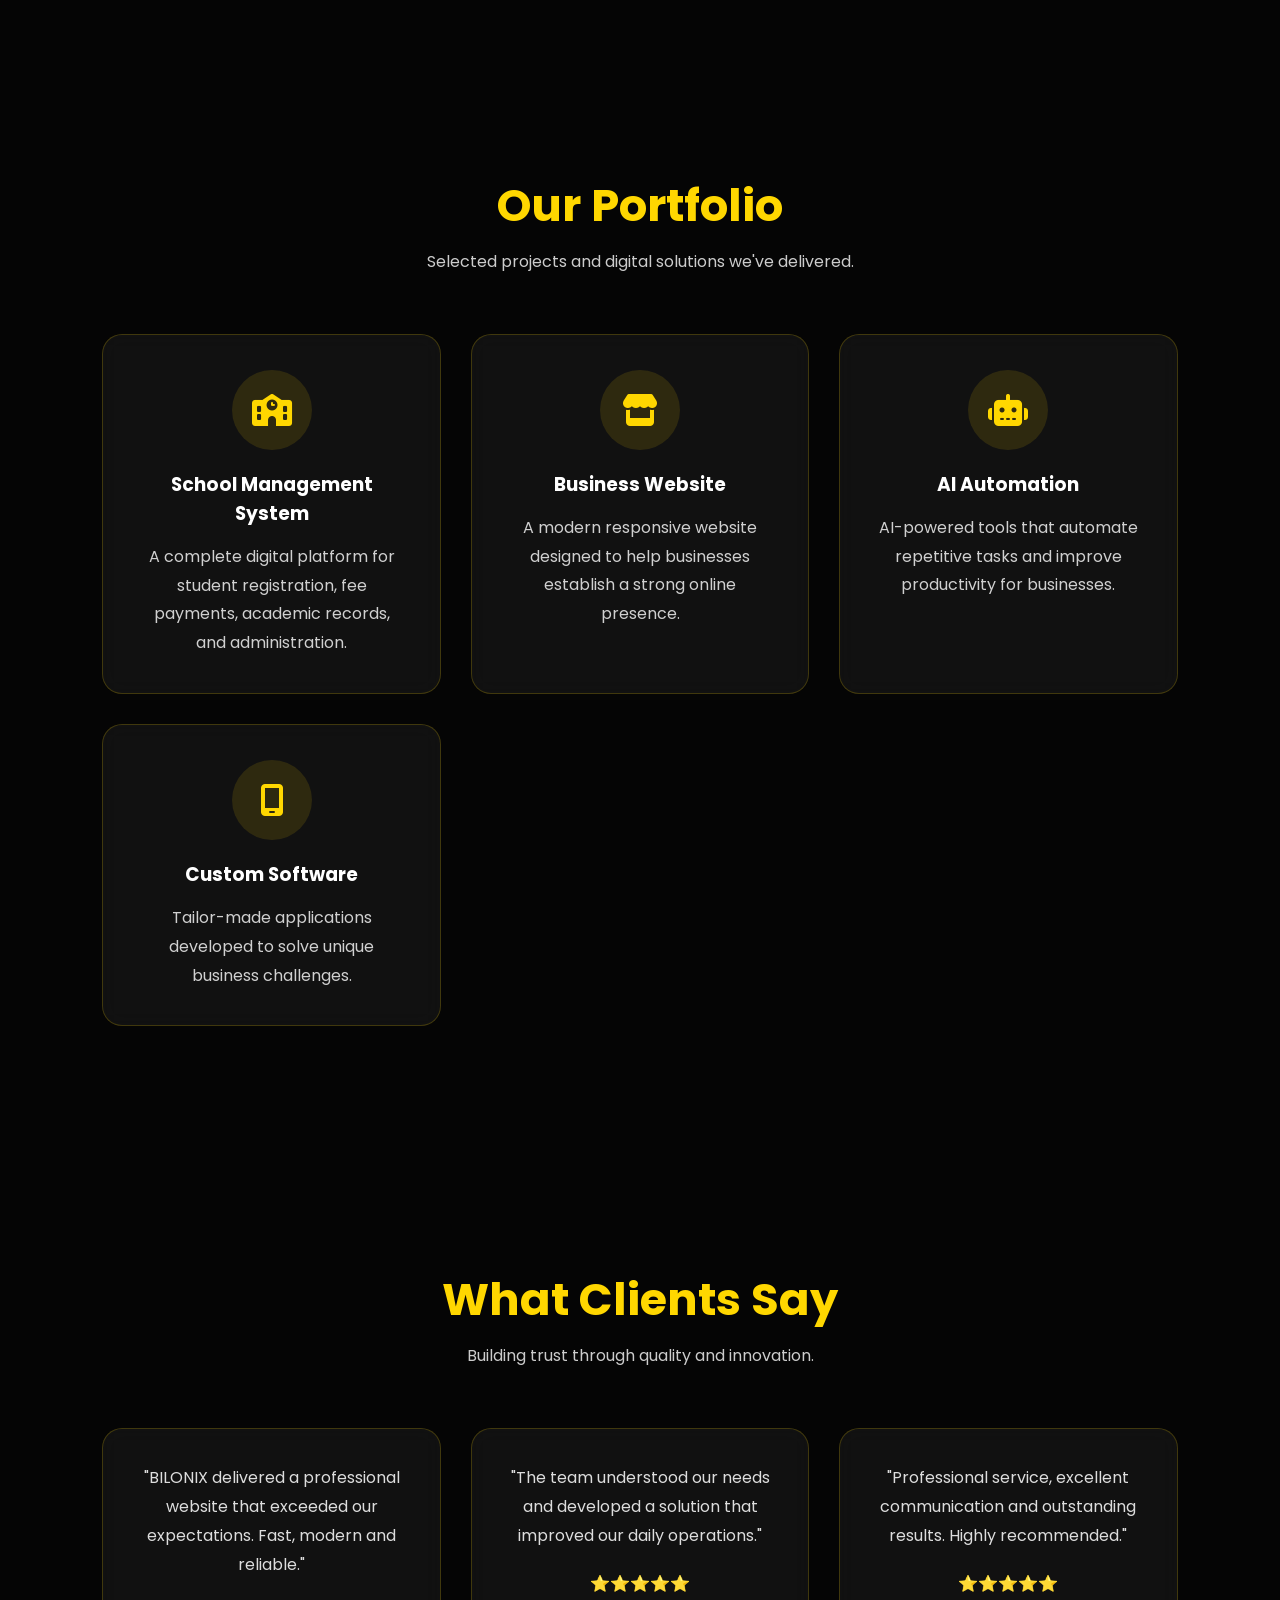
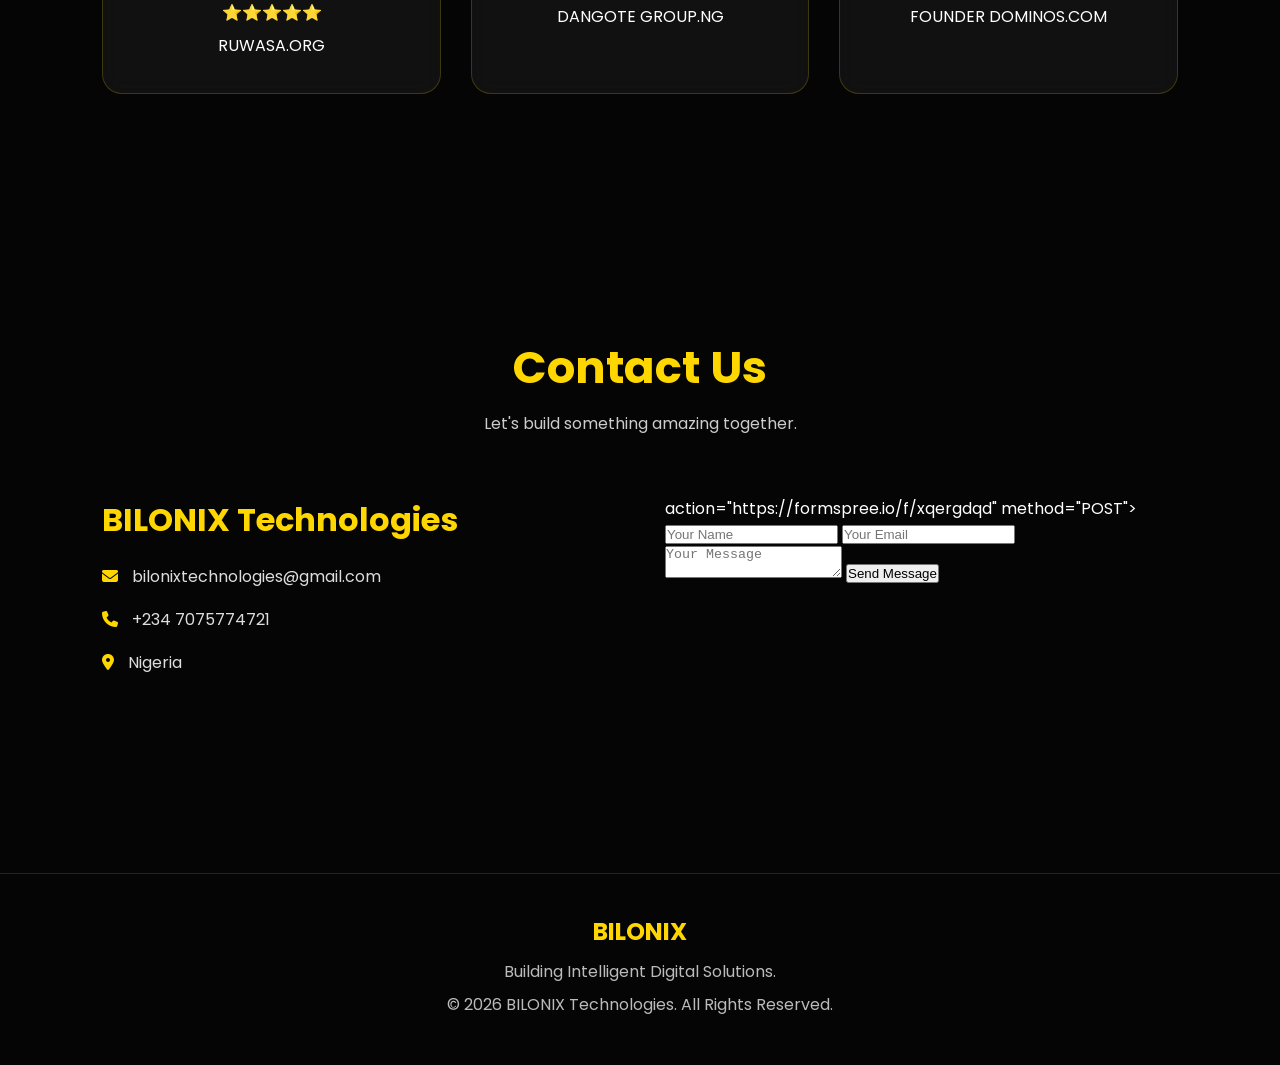
==== commit eddc04d8: "Update contact form attributes and structure" ====
--- a/index.html
+++ b/index.html
@@ -321,17 +321,15 @@
 
 </div>
 
-<form class="contact-form">
-
-<input type="text" placeholder="Your Name" required>
-
-<input type="email" placeholder="Your Email" required>
-
-<textarea rows="6" placeholder="Your Message"></textarea>
-
-<button type="submit" class="btn">
-Send Message
-</button>
+<form> action="https://formspree.io/f/xqergdqd" method="POST">
+
+    <input type="text" name="name" placeholder="Your Name" required>
+
+    <input type="email" name="email" placeholder="Your Email" required>
+
+    <textarea name="message" placeholder="Your Message" required></textarea>
+
+    <button type="submit">Send Message</button>
 
 </form>
 
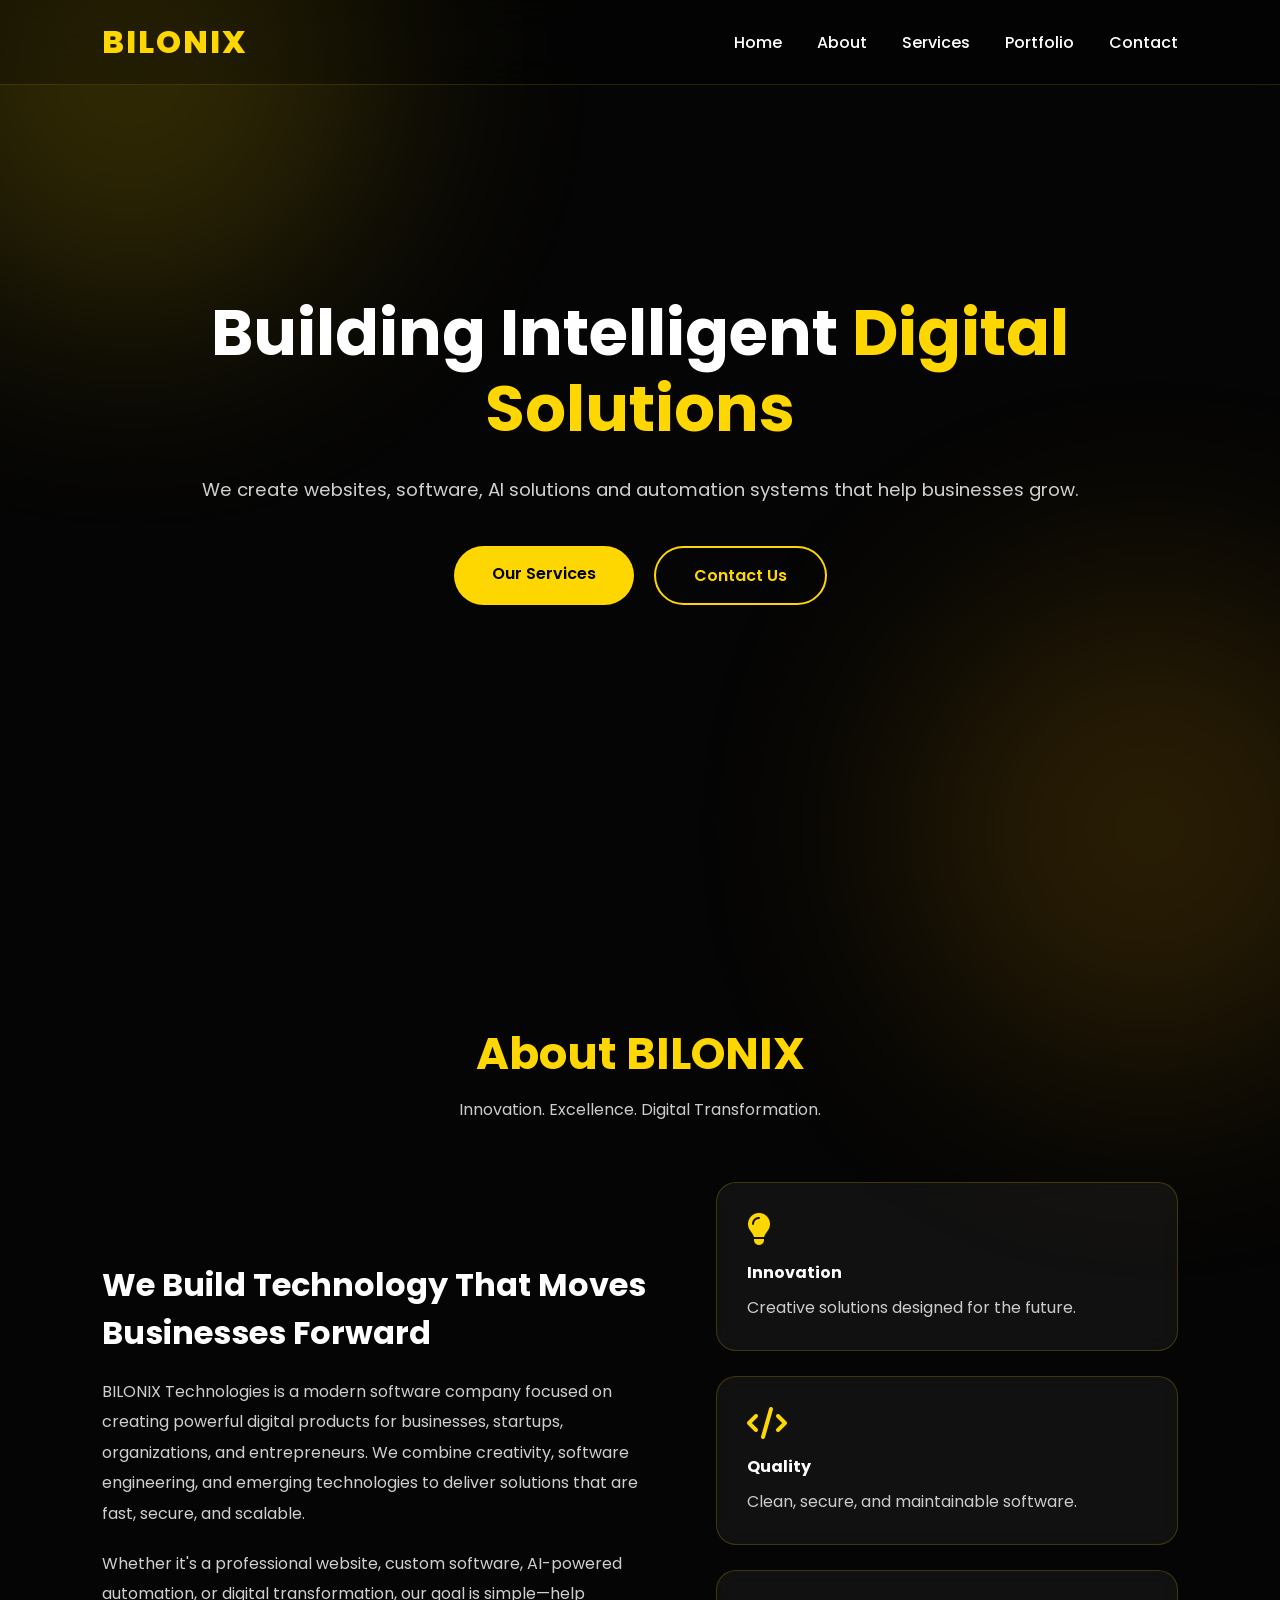
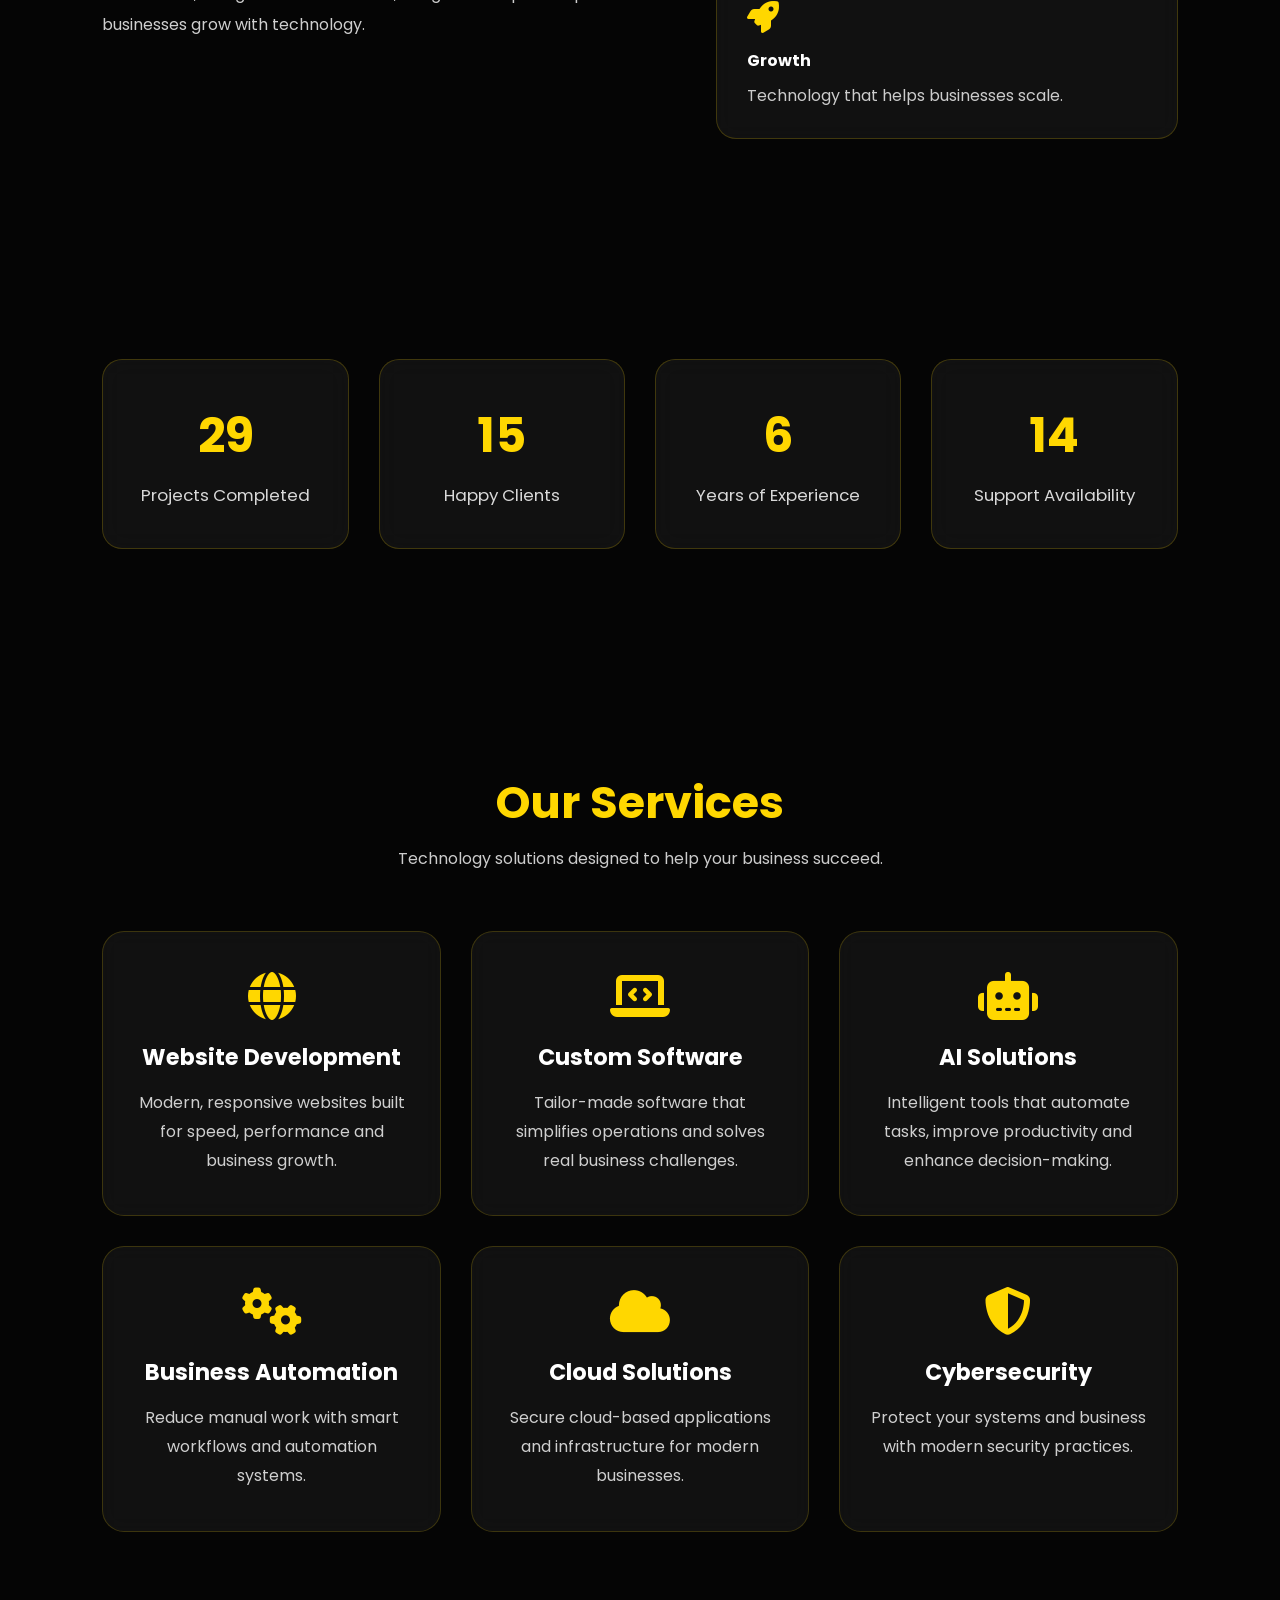
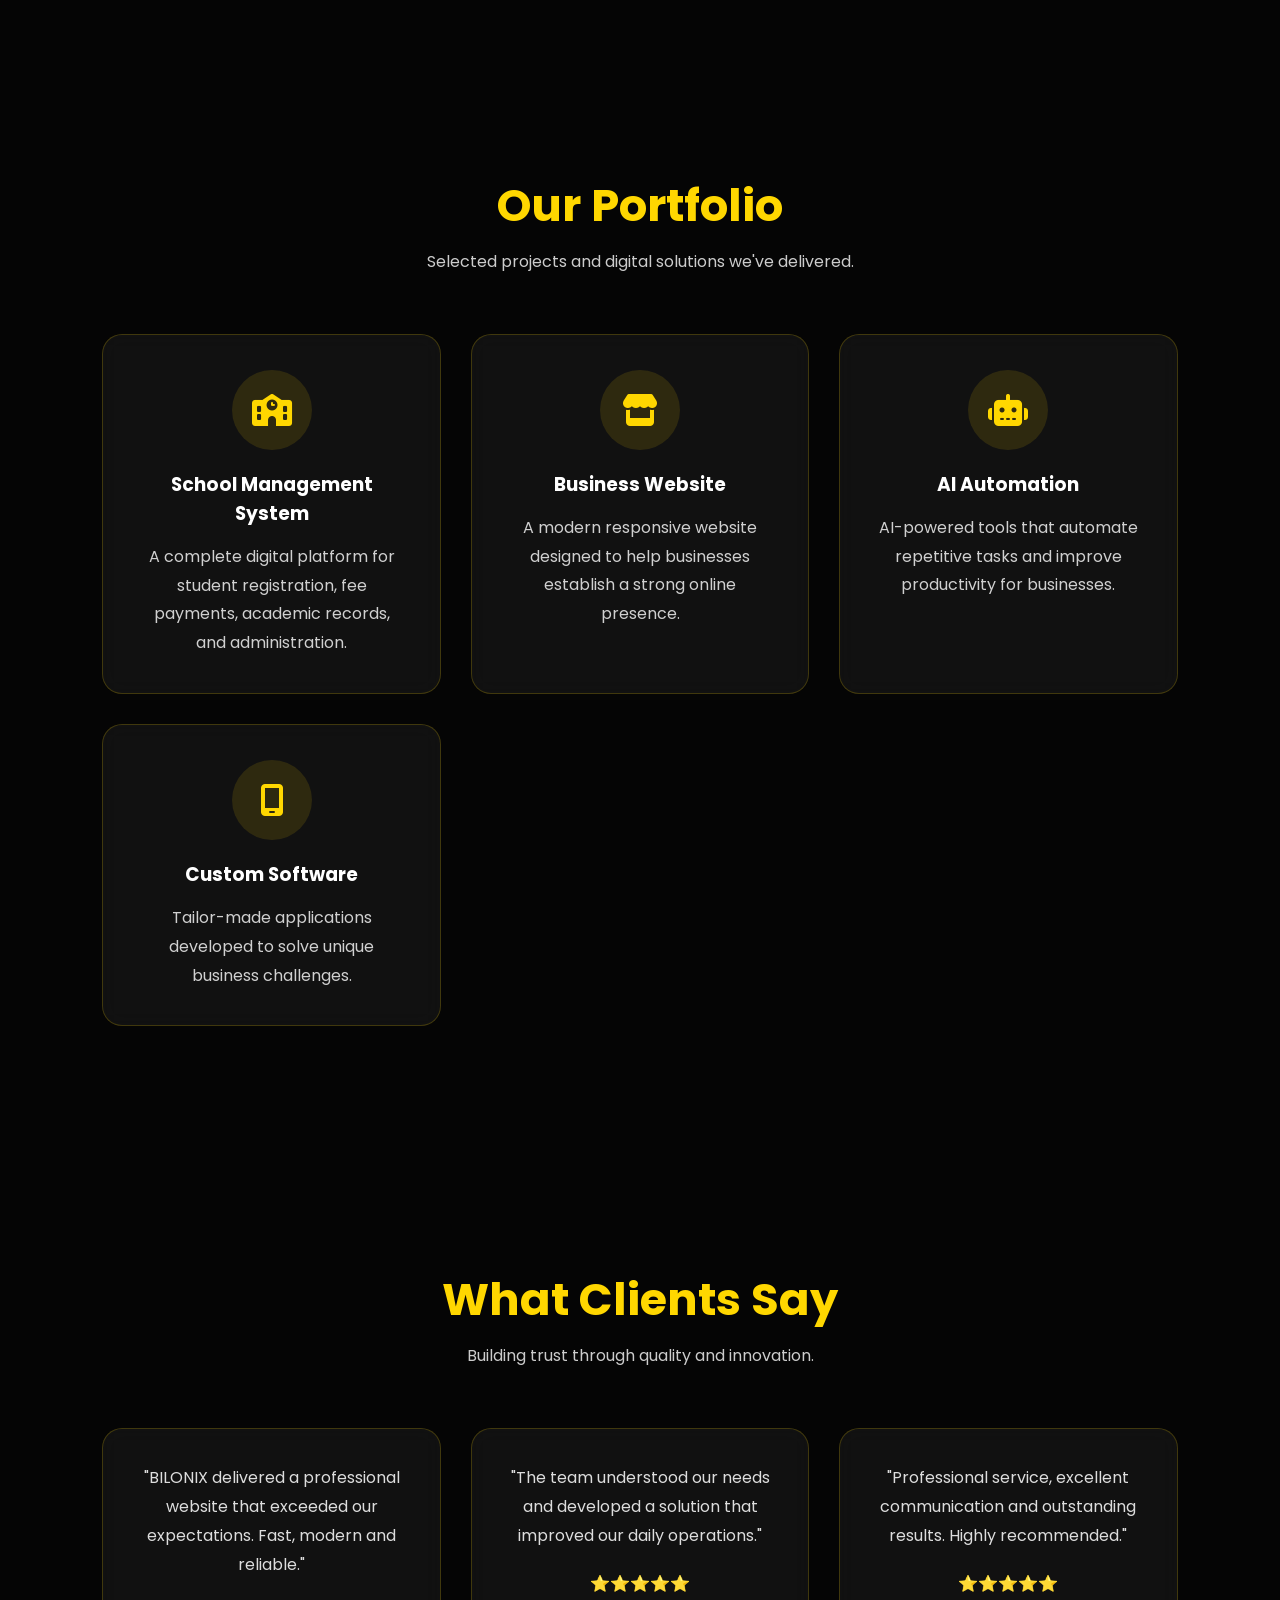
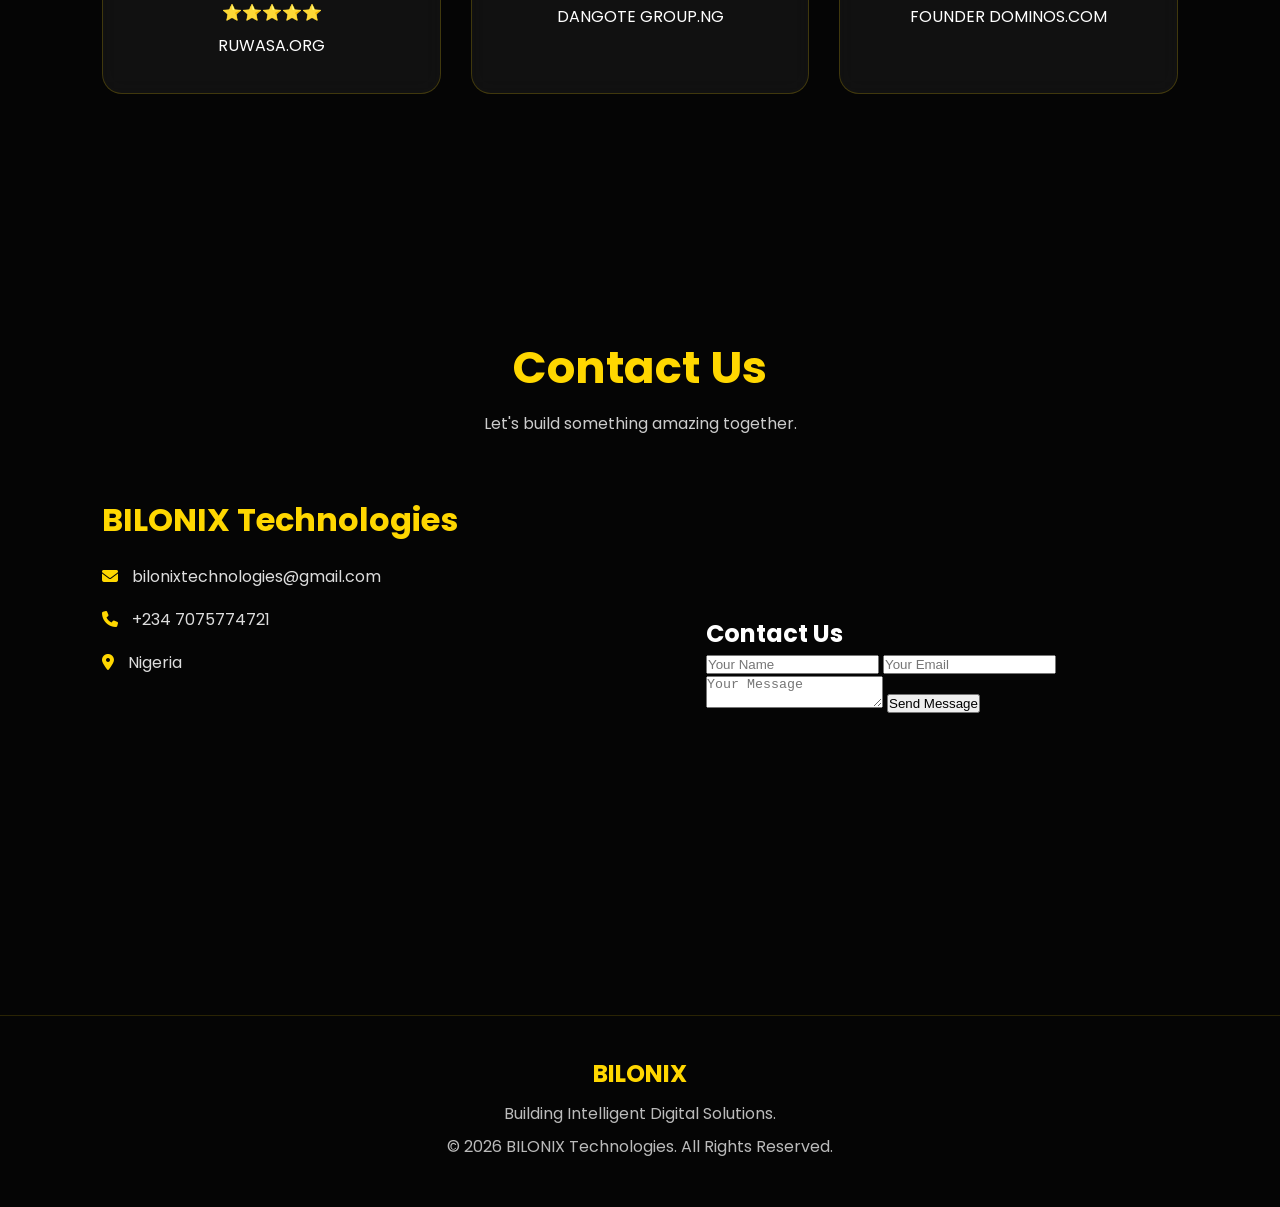
==== commit e41faad9: "Reorganize contact form structure in index.html" ====
--- a/index.html
+++ b/index.html
@@ -321,21 +321,27 @@
 
 </div>
 
-<form> action="https://formspree.io/f/xqergdqd" method="POST">
-
-    <input type="text" name="name" placeholder="Your Name" required>
-
-    <input type="email" name="email" placeholder="Your Email" required>
-
-    <textarea name="message" placeholder="Your Message" required></textarea>
-
-    <button type="submit">Send Message</button>
+
+<section class="contact" id="contact">
+
+<h2>Contact Us</h2>
+
+<form action="https://formspree.io/f/xqergdqd" method="POST">
+
+<input type="text" name="name" placeholder="Your Name" required>
+
+<input type="email" name="email" placeholder="Your Email" required>
+
+<textarea name="message" placeholder="Your Message" required></textarea>
+
+<button type="submit">Send Message</button>
 
 </form>
 
-</div>
-
 </section>
+</div>
+
+</section>
 
 <!-- Footer -->
 
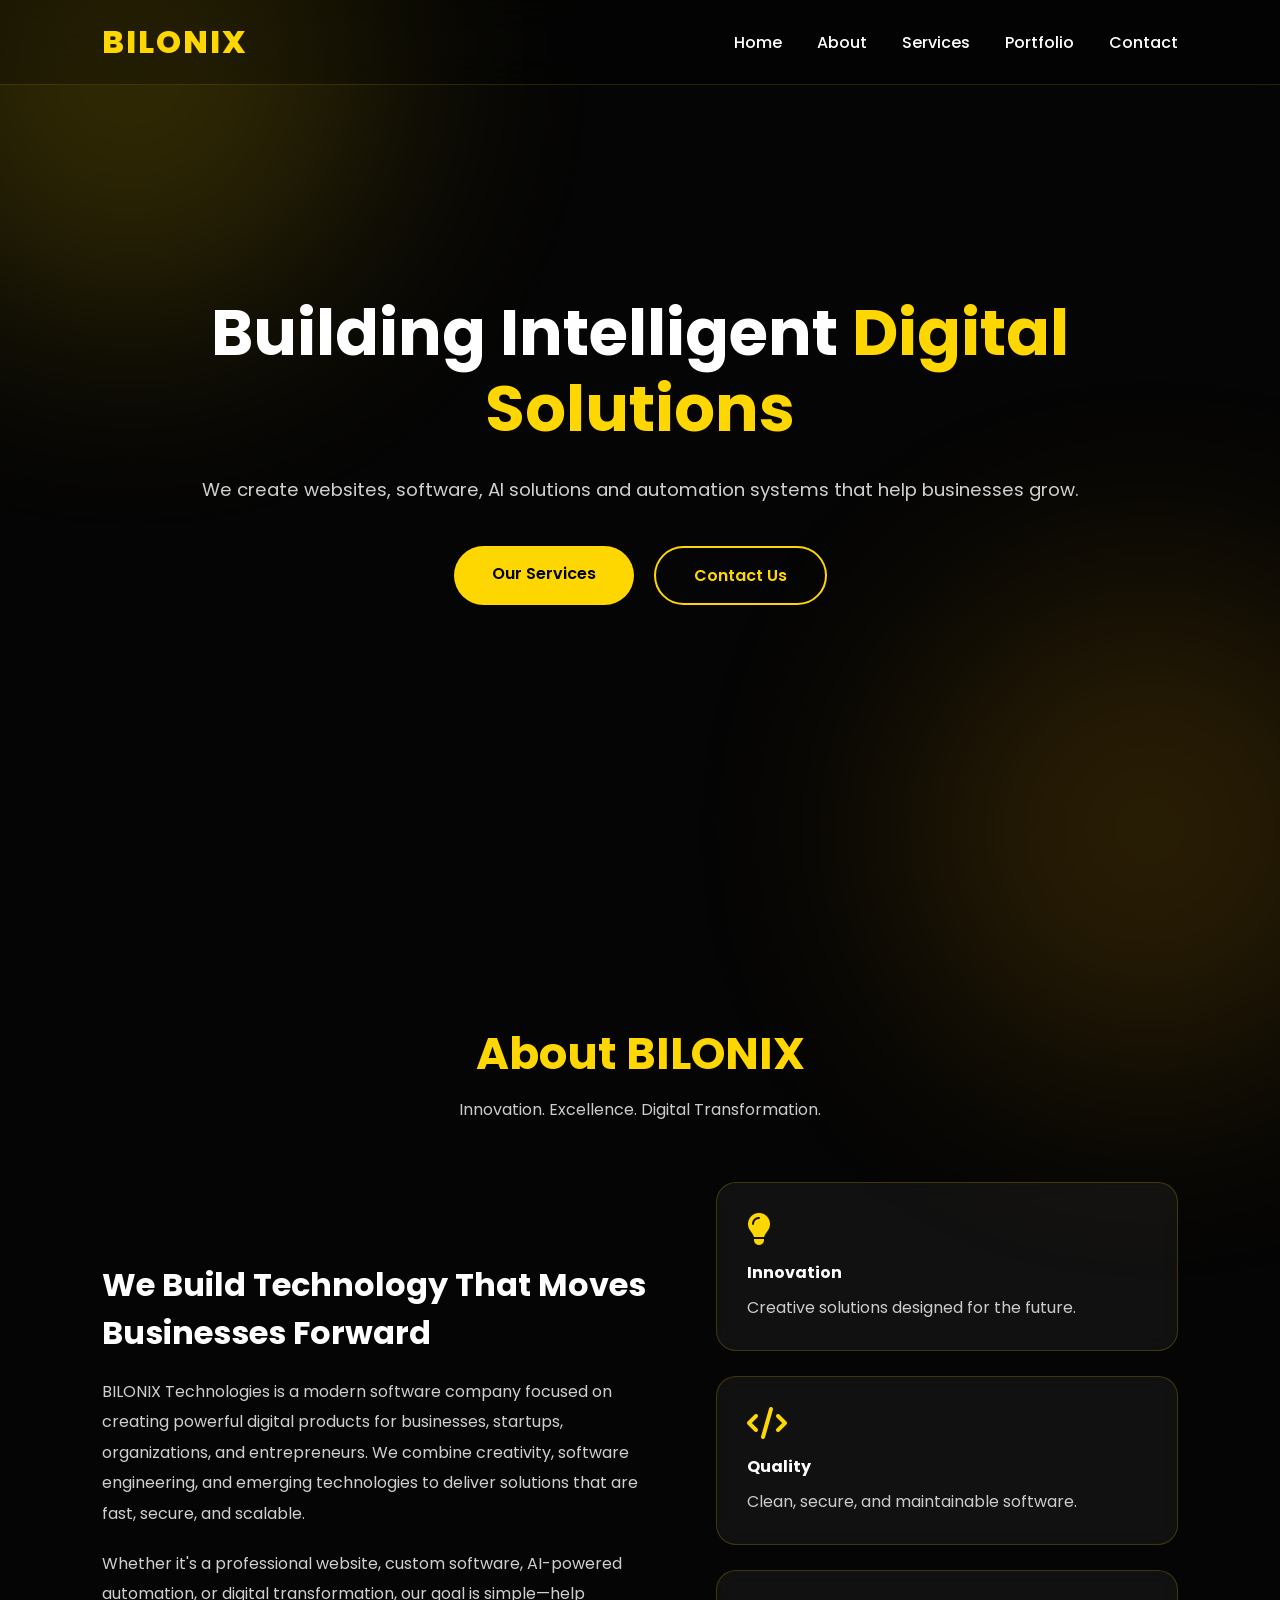
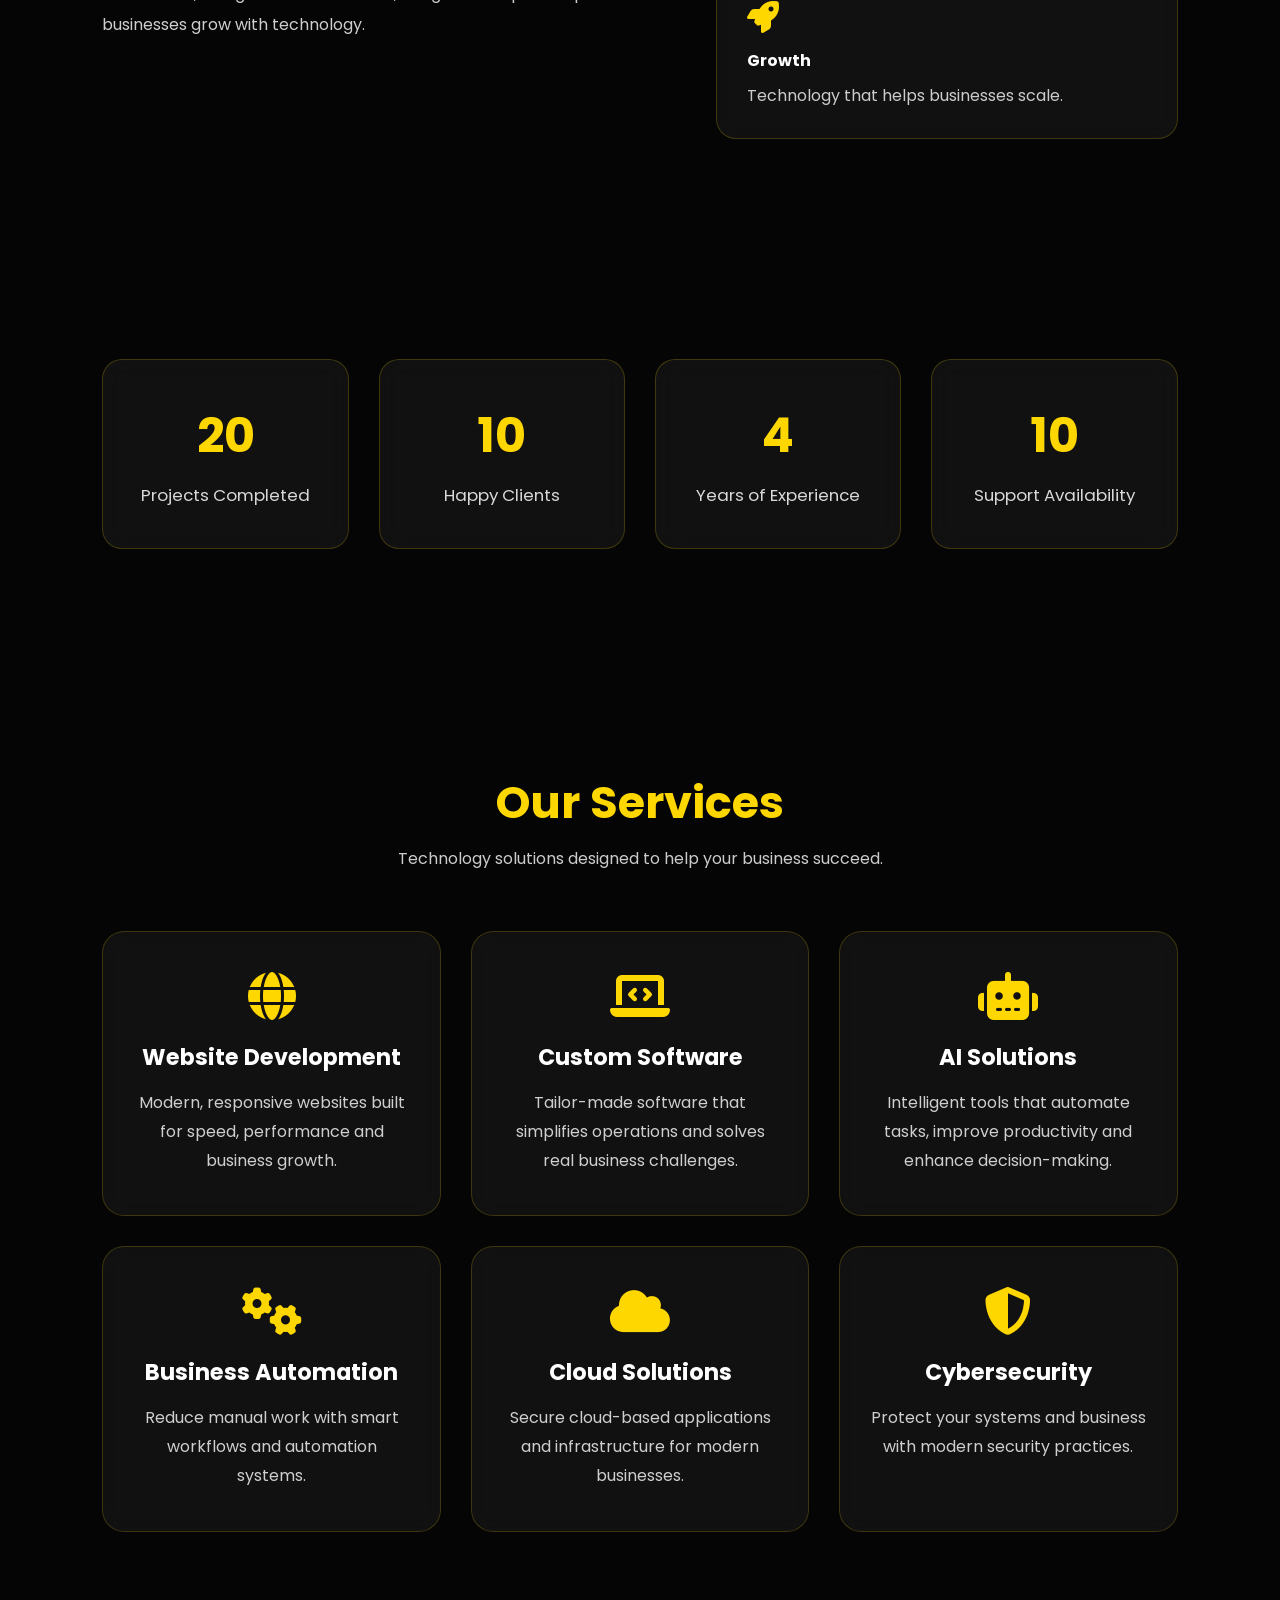
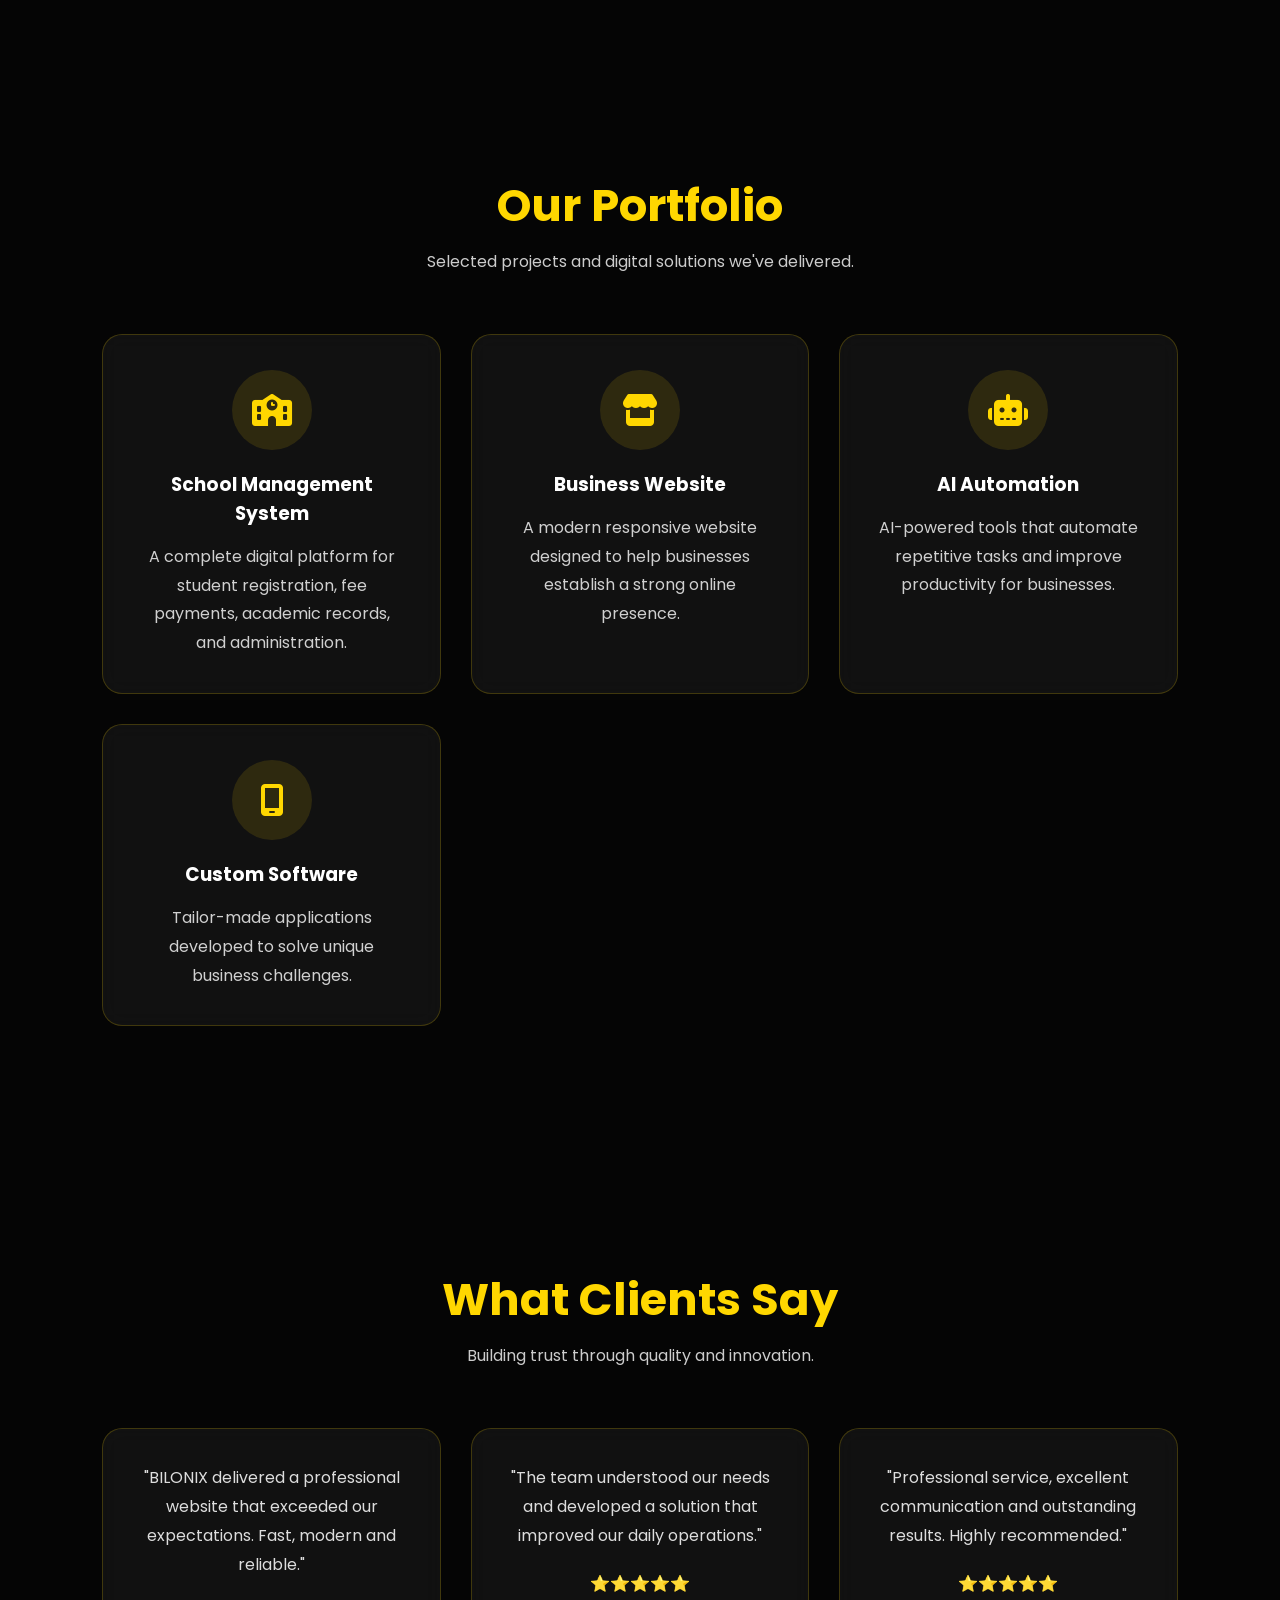
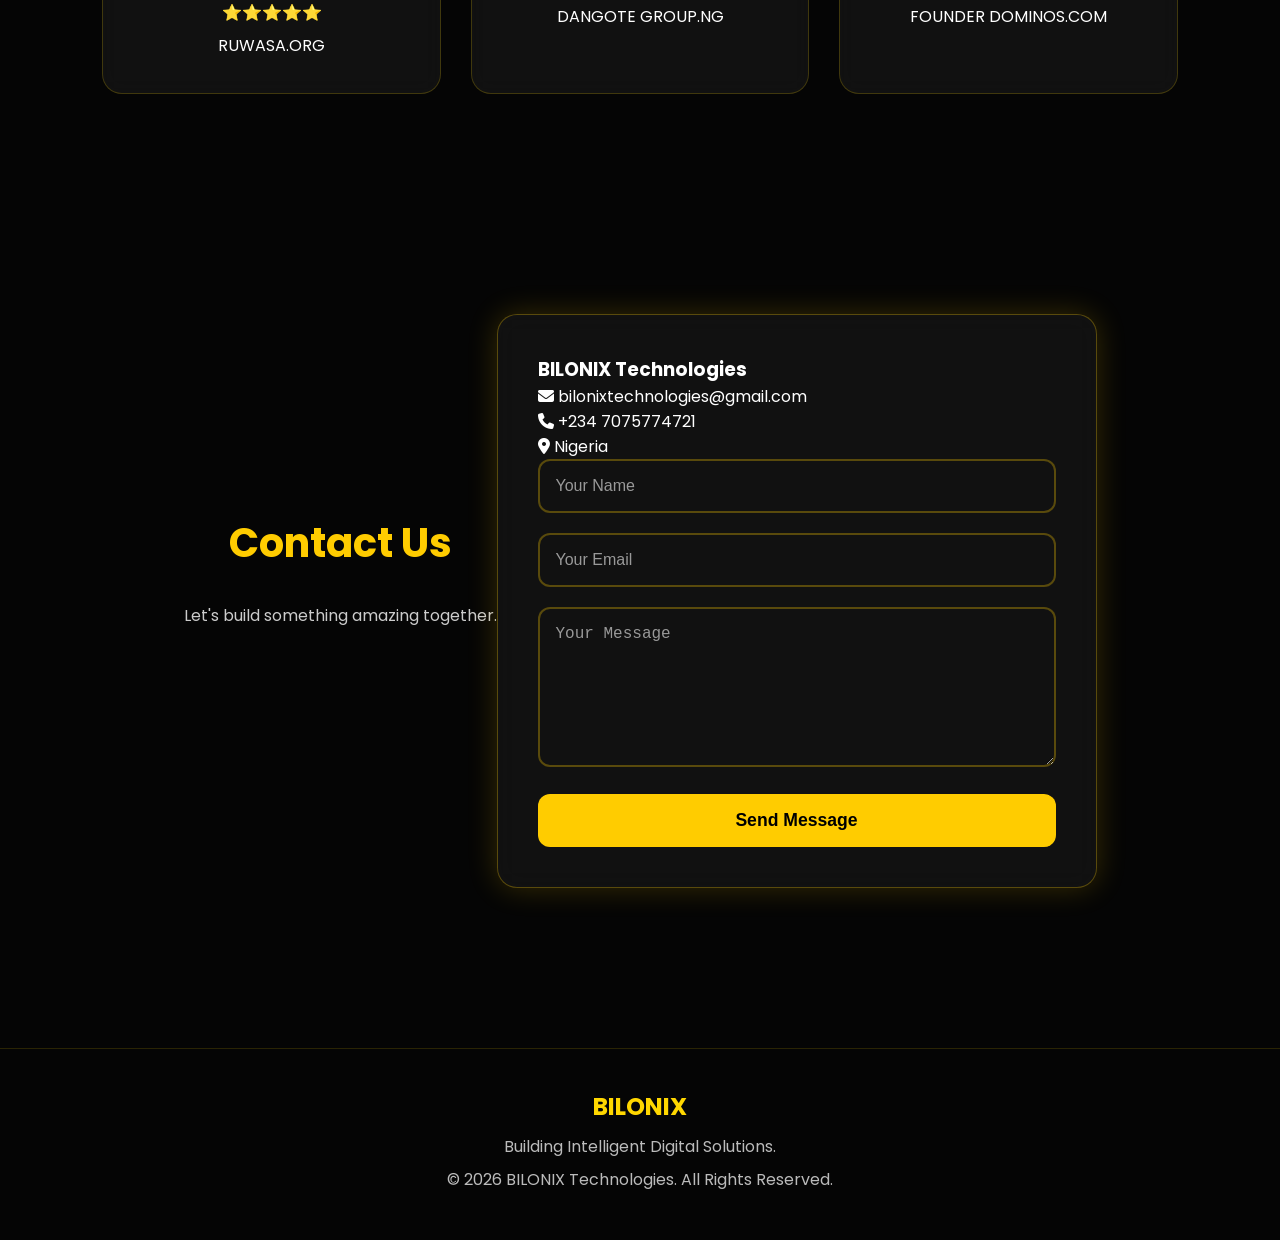
==== commit 54058aeb: "Remove contact section from index.html Removed the contact section from the HTML file." ====
--- a/index.html
+++ b/index.html
@@ -321,11 +321,6 @@
 
 </div>
 
-
-<section class="contact" id="contact">
-
-<h2>Contact Us</h2>
-
 <form action="https://formspree.io/f/xqergdqd" method="POST">
 
 <input type="text" name="name" placeholder="Your Name" required>
--- a/style.css
+++ b/style.css
@@ -544,60 +544,80 @@
 margin-bottom:8px;
 }
 
-/* Contact */
-
+/* Contact Section */
 .contact{
-padding:120px 8%;
+    padding:100px 20px;
+    display:flex;
+    justify-content:center;
+    align-items:center;
 }
 
 .contact-container{
-display:grid;
-grid-template-columns:1fr 1fr;
-gap:50px;
-align-items:start;
-}
-
-.contact-info h3{
-font-size:2rem;
-color:#FFD700;
-margin-bottom:20px;
-}
-
-.contact-info p{
-margin:18px 0;
-color:#ddd;
-}
-
-.contact-info i{
-color:#FFD700;
-margin-right:10px;
-}
-
-.contact-form{
-display:flex;
-flex-direction:column;
-gap:20px;
-}
-
-.contact-form input,
-.contact-form textarea{
-padding:16px;
-background:rgba(255,255,255,.05);
-border:1px solid rgba(255,215,0,.2);
-border-radius:12px;
-color:#fff;
-font-size:1rem;
-}
-
-.contact-form input:focus,
-.contact-form textarea:focus{
-outline:none;
-border-color:#FFD700;
-}
-
-.contact-form textarea{
-resize:none;
-}
+    width:100%;
+    max-width:600px;
+    background:rgba(255,255,255,0.05);
+    border:1px solid rgba(255,204,0,0.3);
+    border-radius:20px;
+    padding:40px;
+    backdrop-filter:blur(12px);
+    box-shadow:0 0 30px rgba(255,204,0,.2);
+}
+
+.contact h2{
+    font-size:2.5rem;
+    text-align:center;
+    color:#ffcc00;
+    margin-bottom:30px;
+}
+
+.contact input,
+.contact textarea{
+    width:100%;
+    padding:16px;
+    margin-bottom:20px;
+    border:2px solid rgba(255,204,0,.3);
+    border-radius:12px;
+    background:#111;
+    color:#fff;
+    font-size:1rem;
+    outline:none;
+    transition:.3s;
+}
+
+.contact input::placeholder,
+.contact textarea::placeholder{
+    color:#999;
+}
+
+.contact input:focus,
+.contact textarea:focus{
+    border-color:#ffcc00;
+    box-shadow:0 0 15px rgba(255,204,0,.5);
+}
+
+.contact textarea{
+    min-height:160px;
+    resize:vertical;
+}
+
+.contact button{
+    width:100%;
+    padding:16px;
+    border:none;
+    border-radius:12px;
+    background:#ffcc00;
+    color:#000;
+    font-size:1.1rem;
+    font-weight:700;
+    cursor:pointer;
+    transition:.3s;
+}
+
+.contact button:hover{
+    background:#ffd633;
+    transform:translateY(-3px);
+    box-shadow:0 0 20px rgba(255,204,0,.6);
+  }
 
 /* Footer */
 
@@ -625,3 +645,29 @@
 }
 
 }
+.contact-content{
+    display:flex;
+    flex-direction:column;
+    gap:40px;
+}
+
+.contact-left,
+.contact-right{
+    width:100%;
+}
+
+.contact-left h2,
+.contact-right h2{
+    text-align:center;
+    margin-bottom:20px;
+}
+
+.contact form{
+    width:100%;
+}
+
+.contact input,
+.contact textarea,
+.contact button{
+    width:100%;
+}
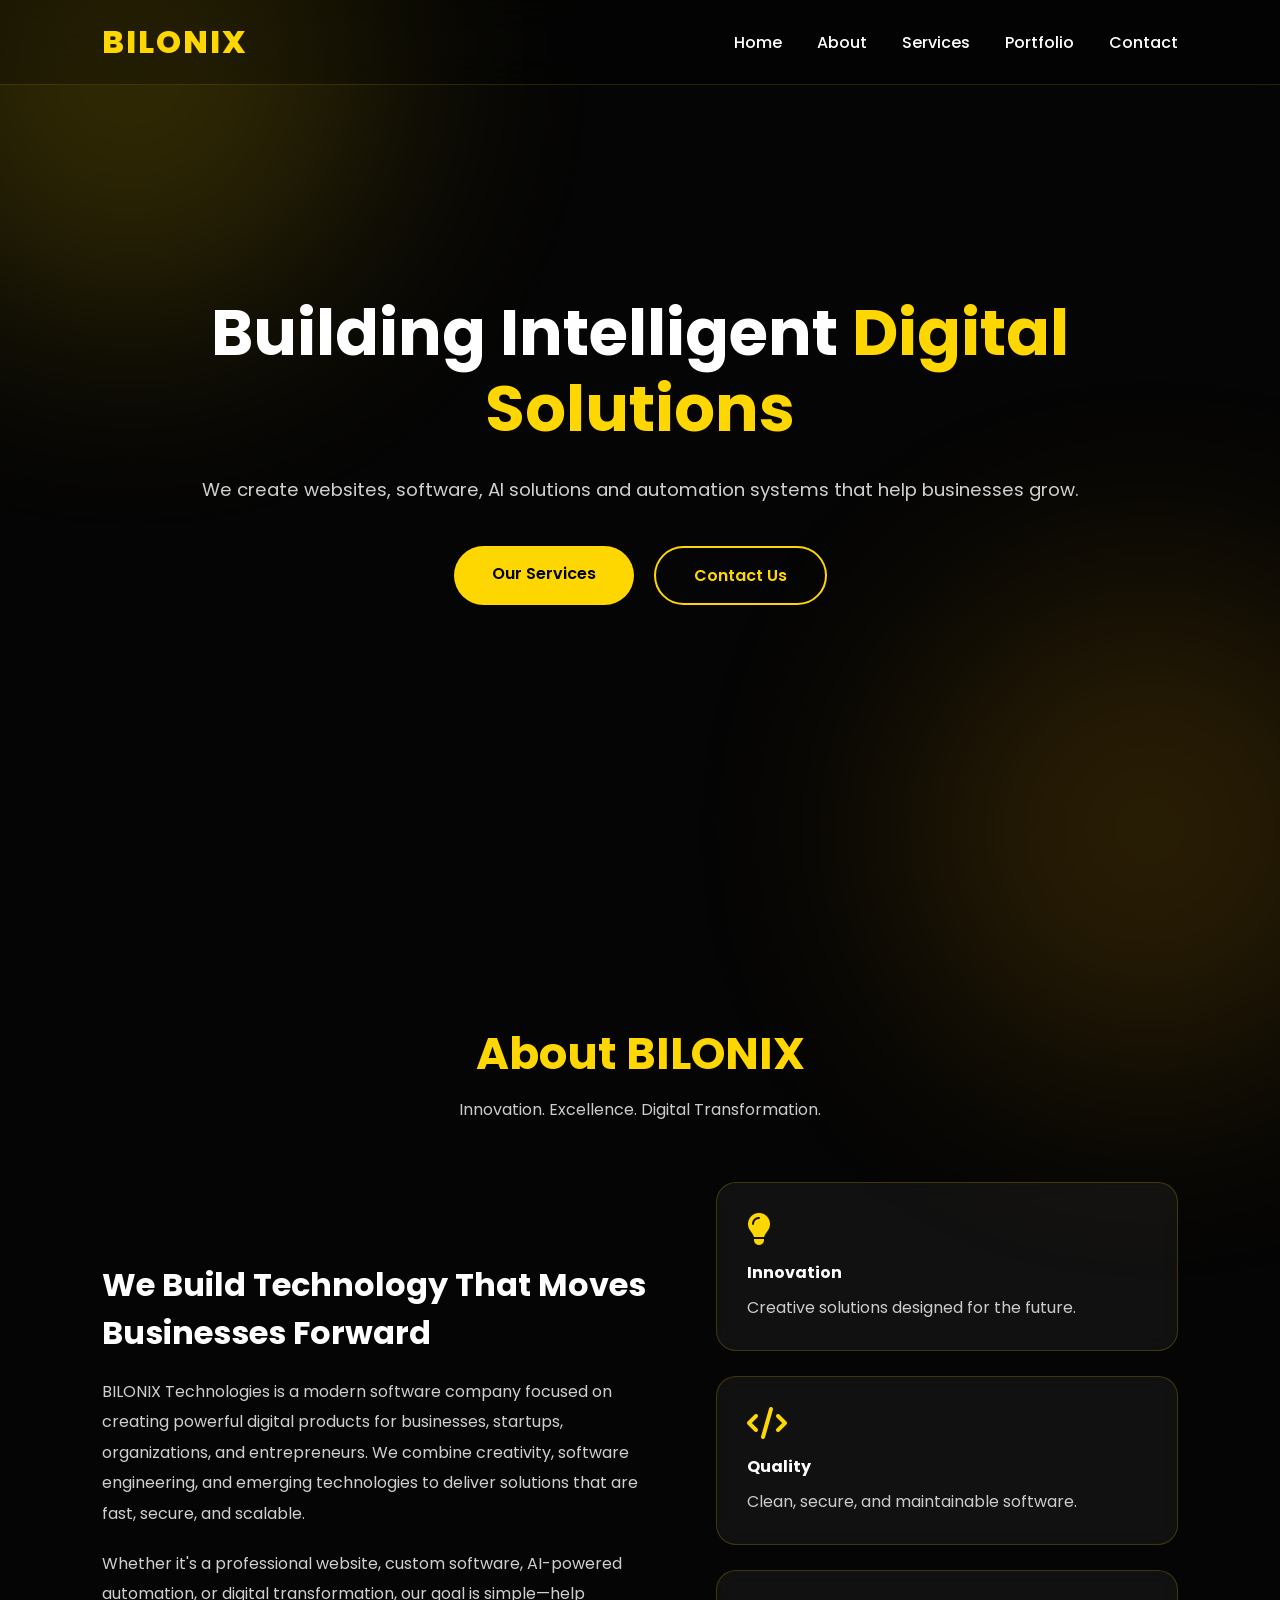
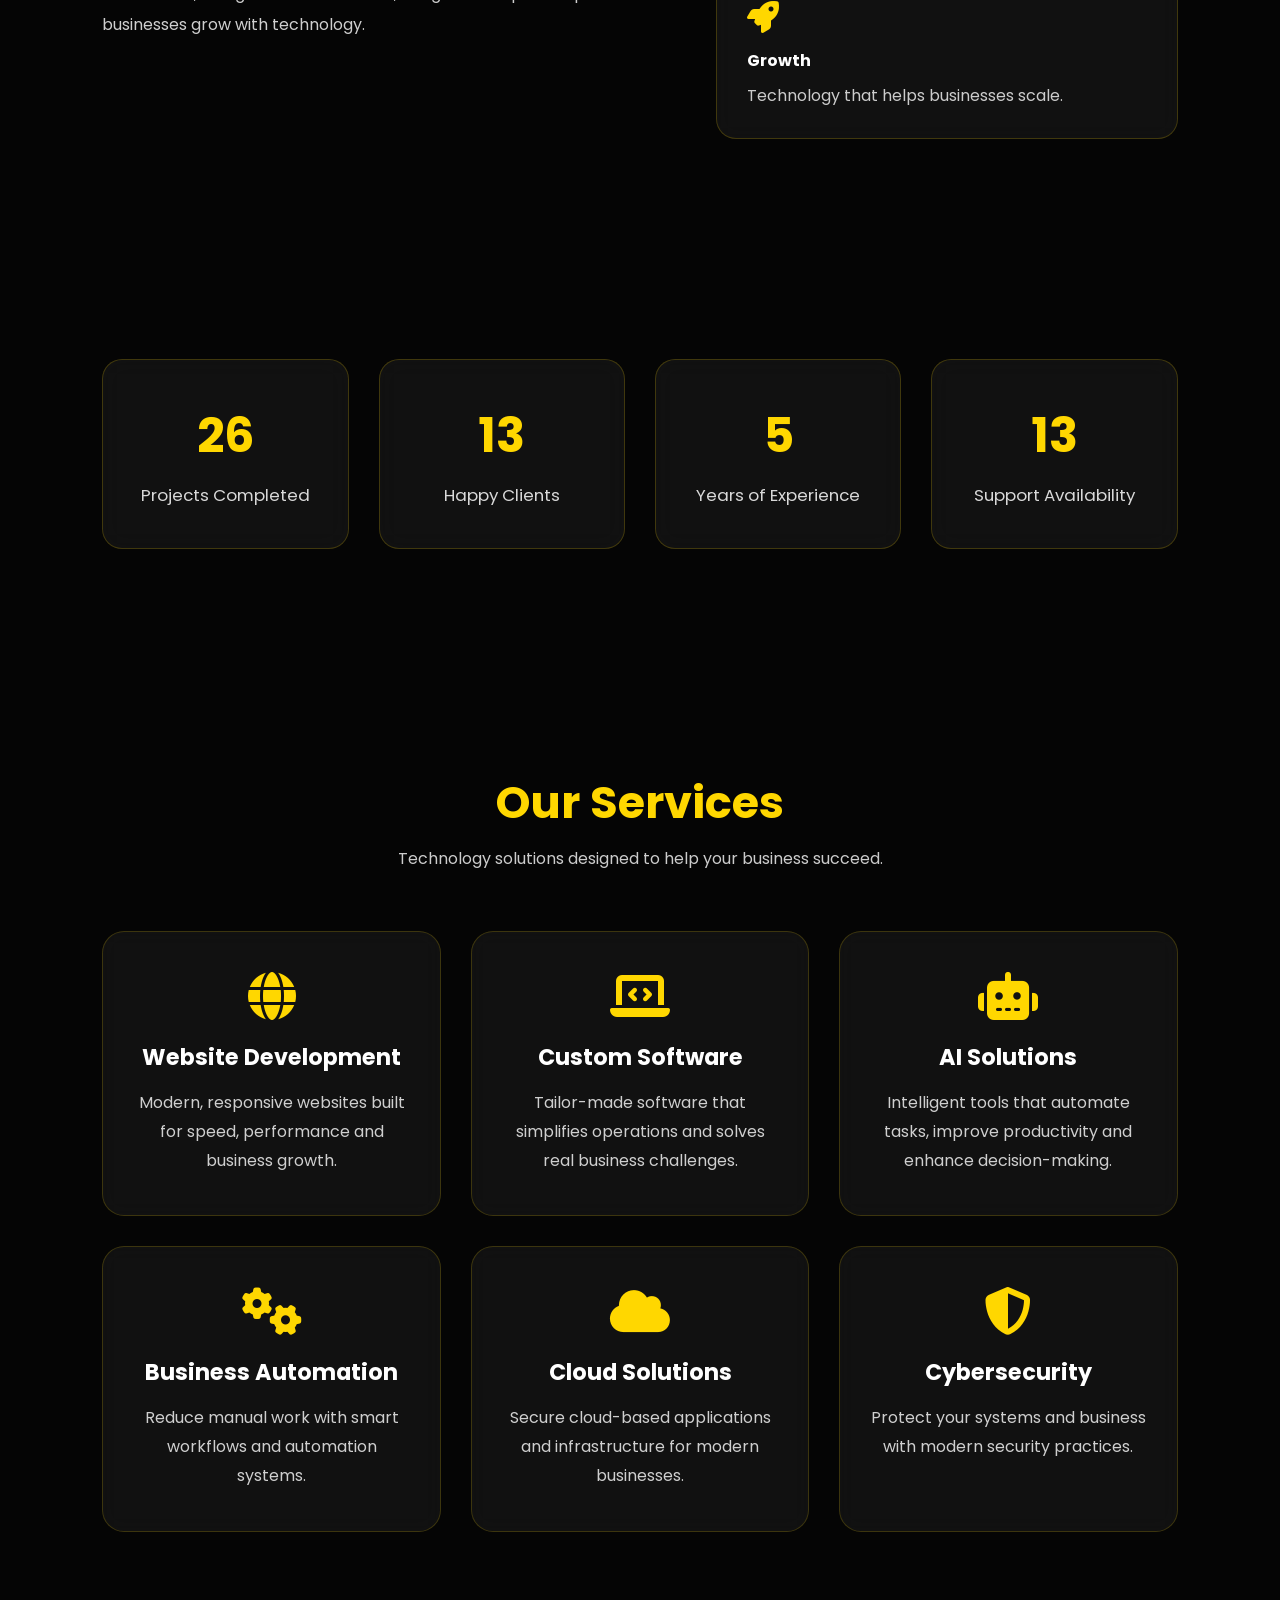
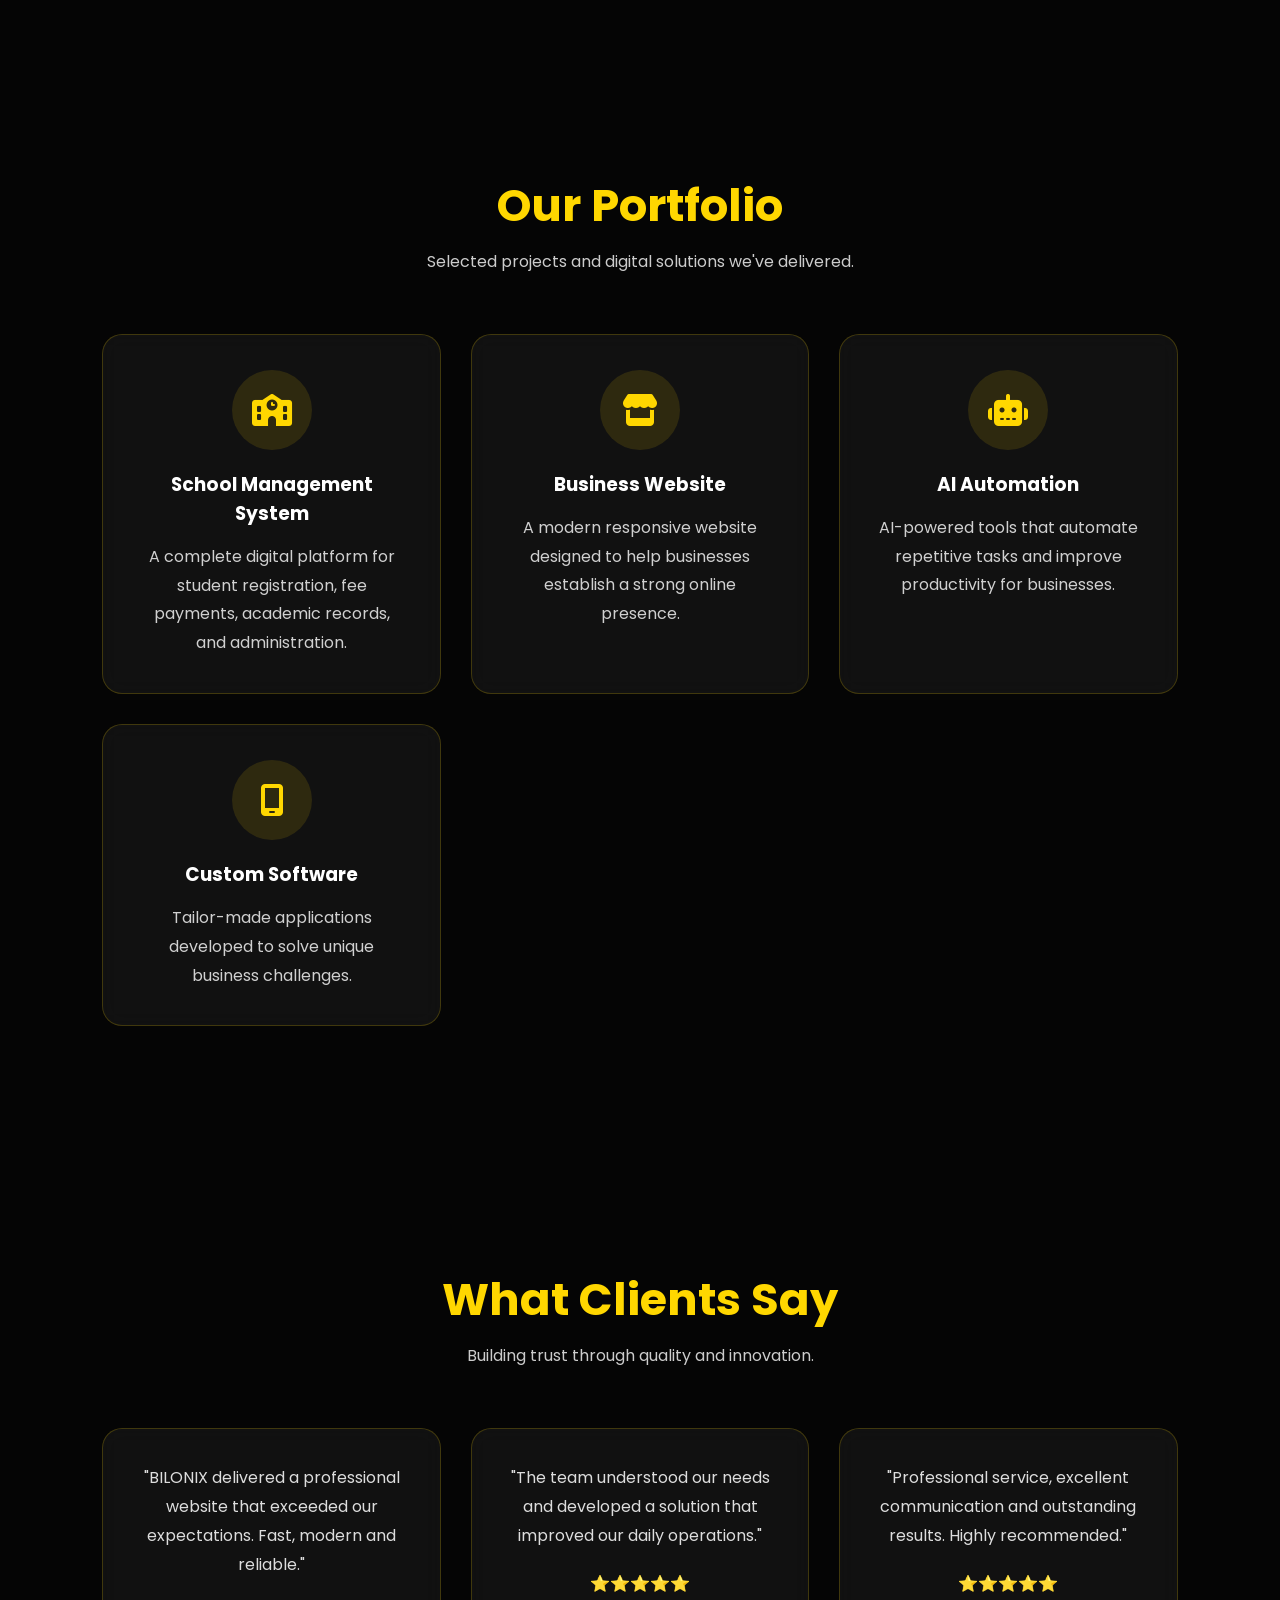
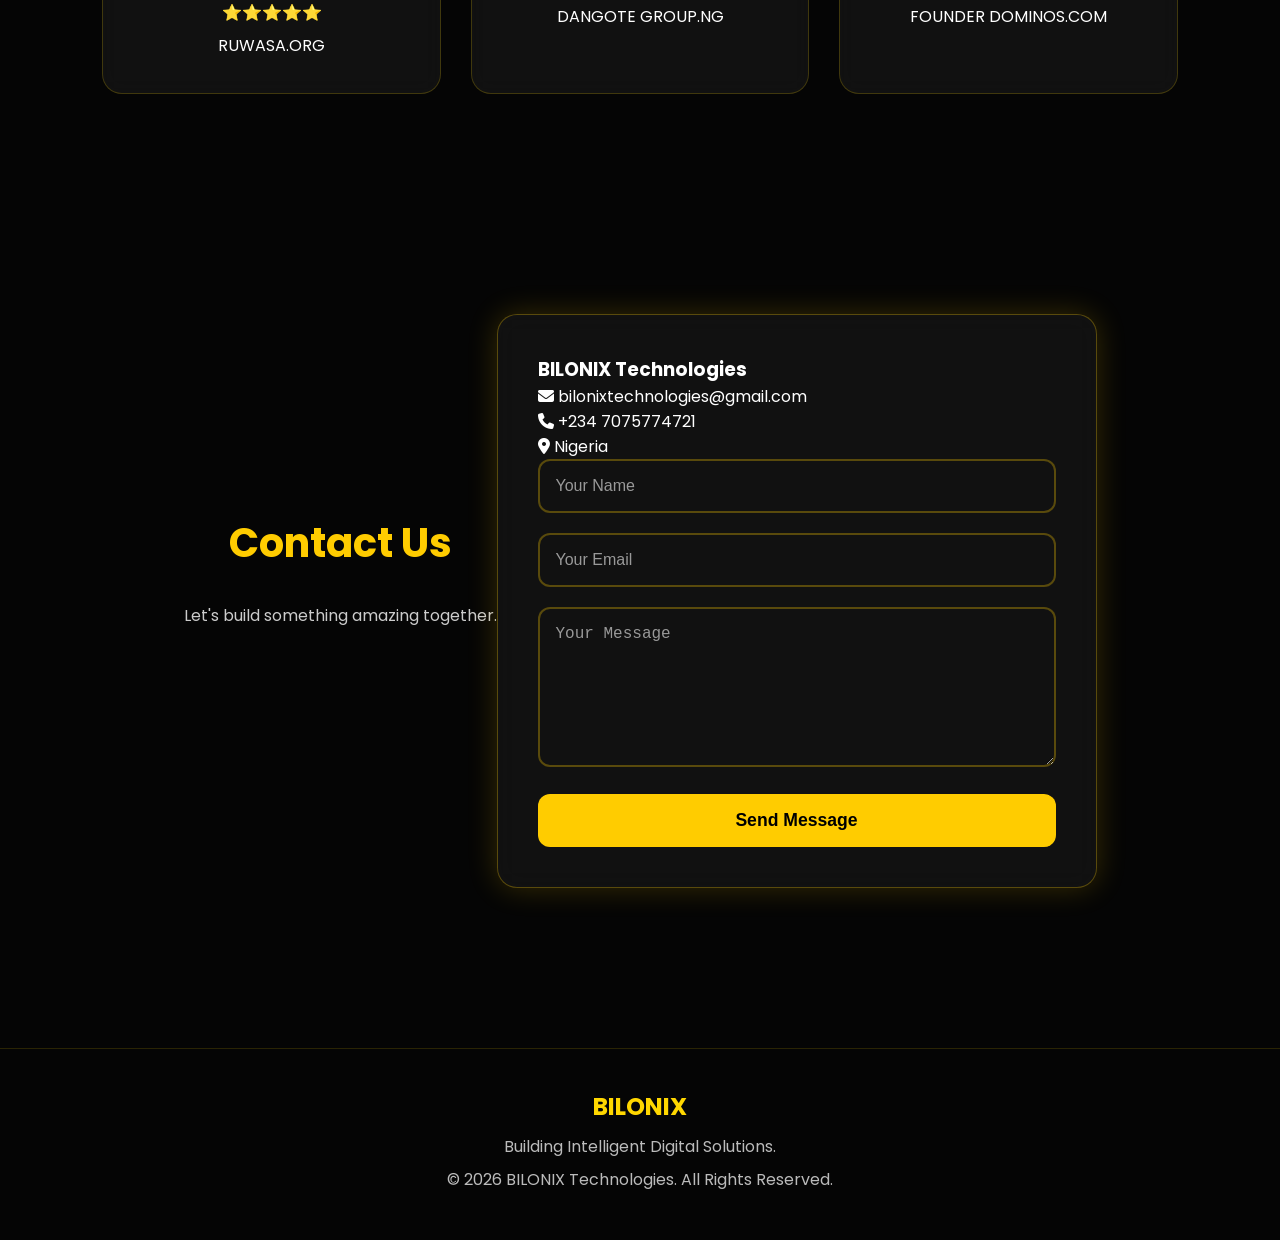
==== commit 875b8808: "Fix HTML structure by closing div tag" ====
--- a/index.html
+++ b/index.html
@@ -332,7 +332,7 @@
 <button type="submit">Send Message</button>
 
 </form>
-
+</div>
 </section>
 </div>
 
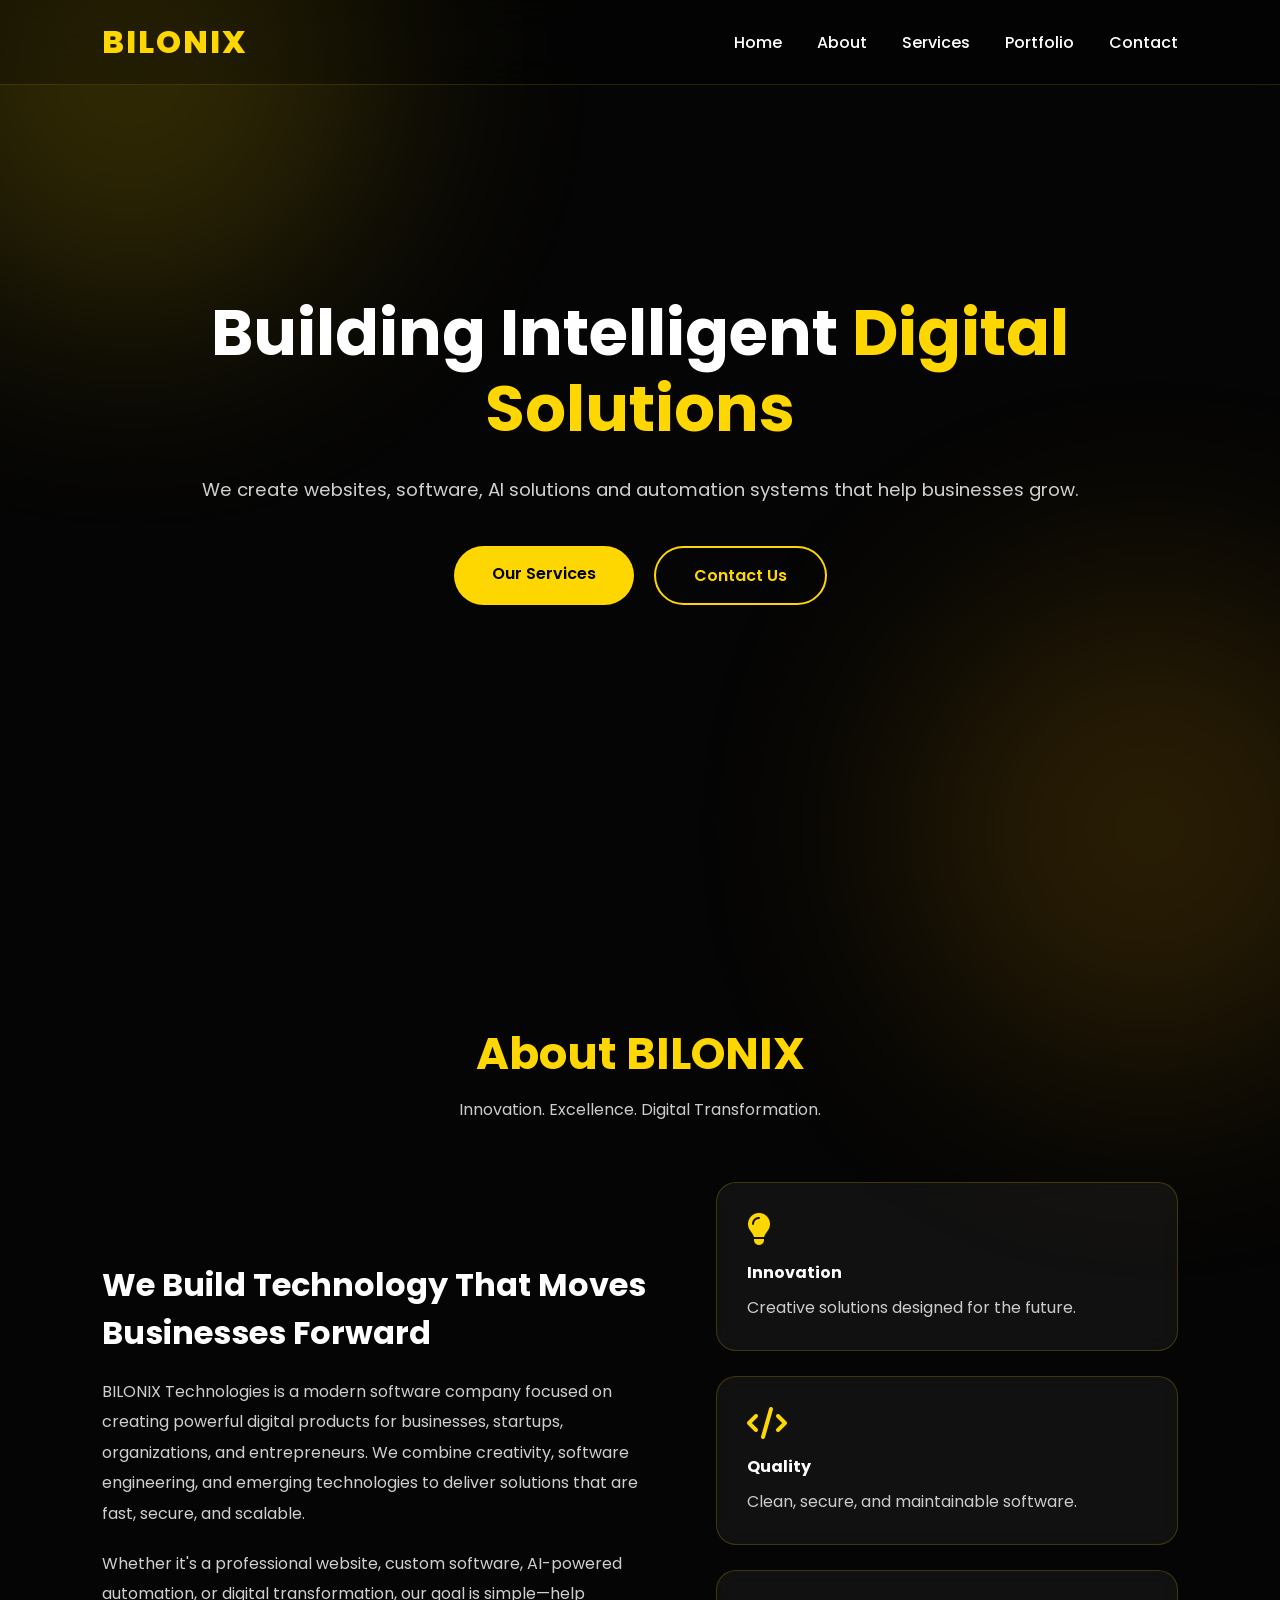
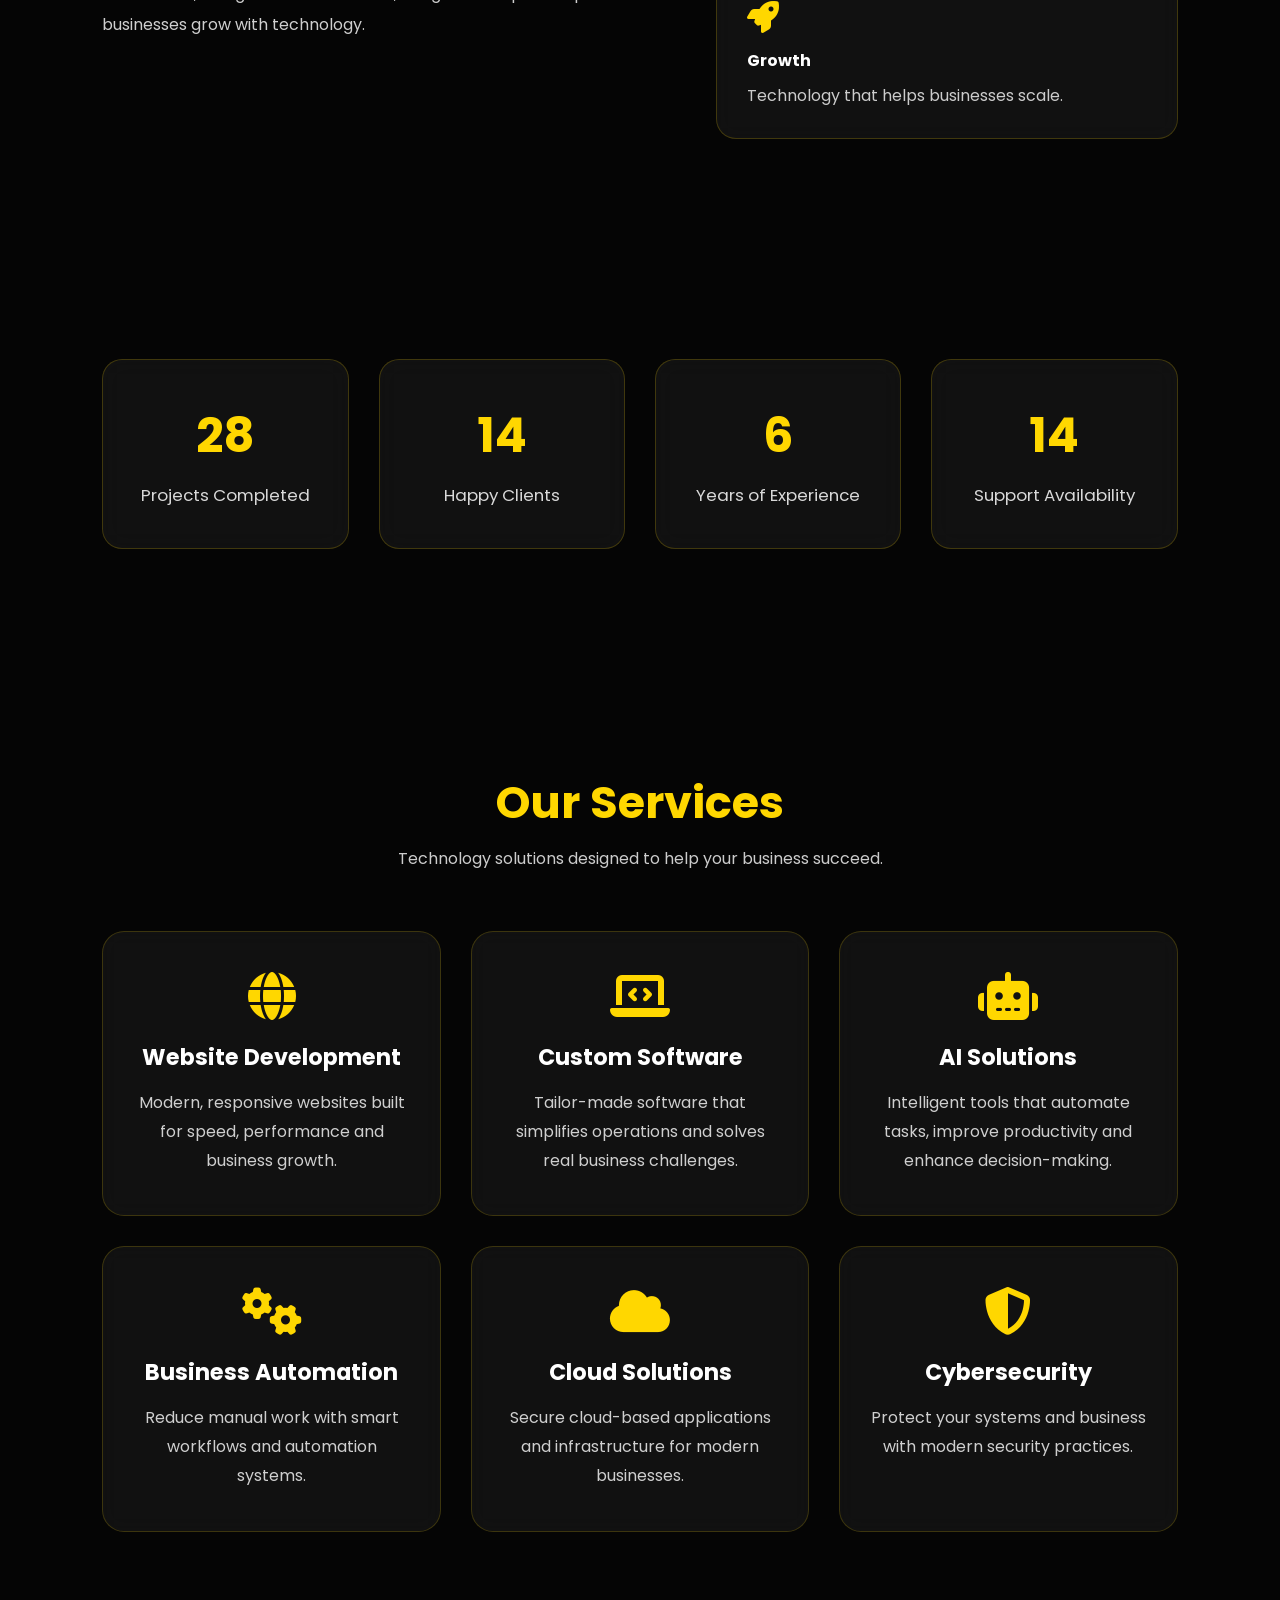
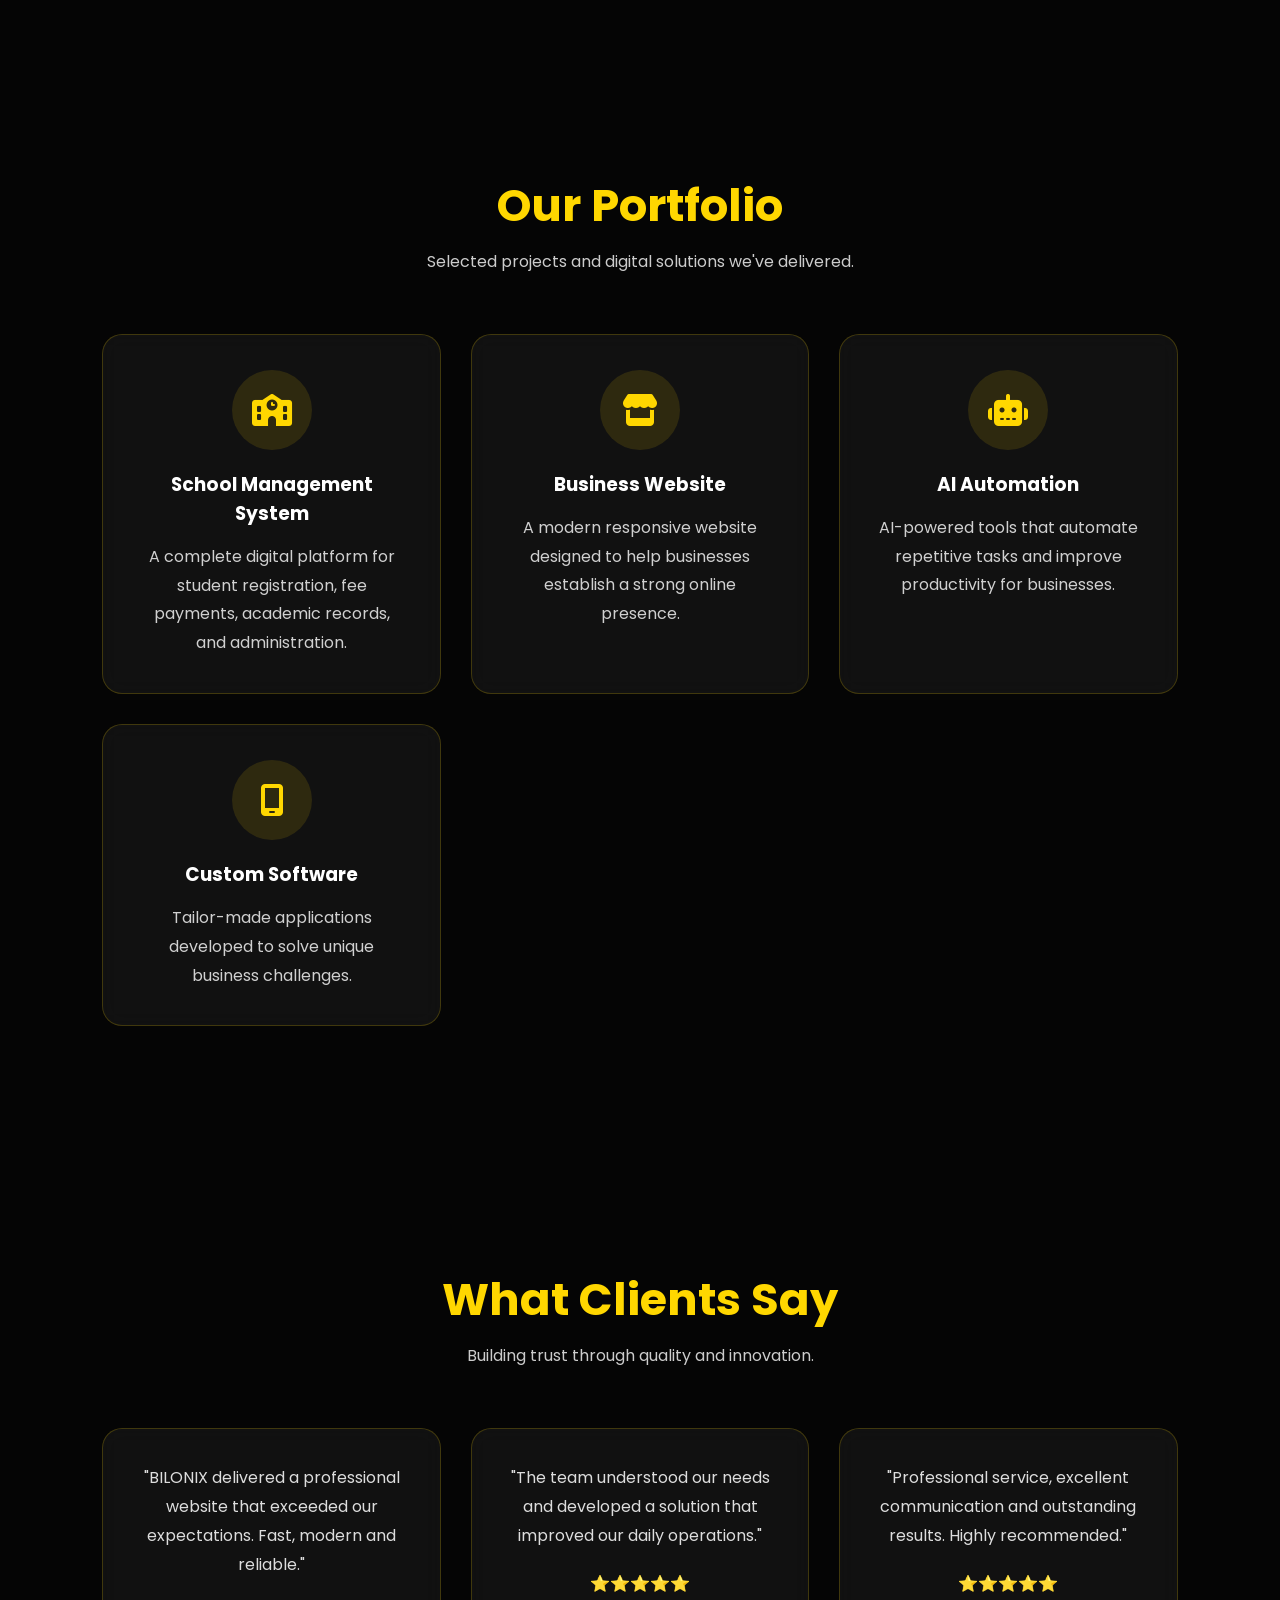
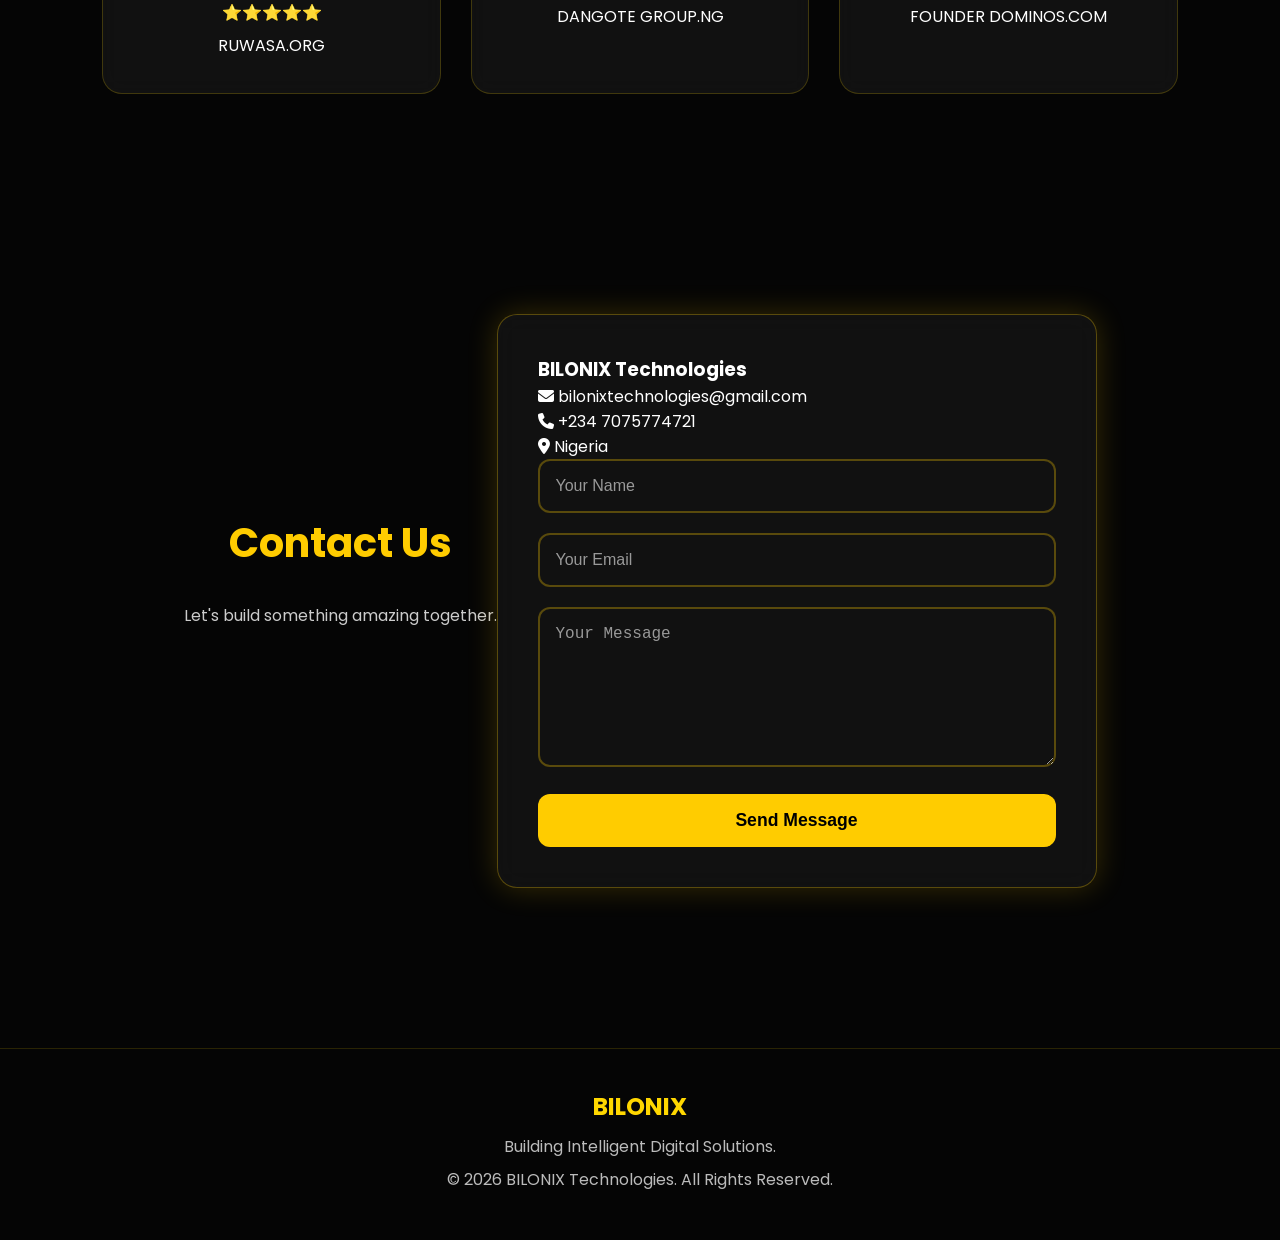
==== commit f6beb6bc: "Add footer section to index.html Added footer section to the HTML file." ====
--- a/index.html
+++ b/index.html
@@ -336,7 +336,7 @@
 </section>
 </div>
 
-</section>
+
 
 <!-- Footer -->
 
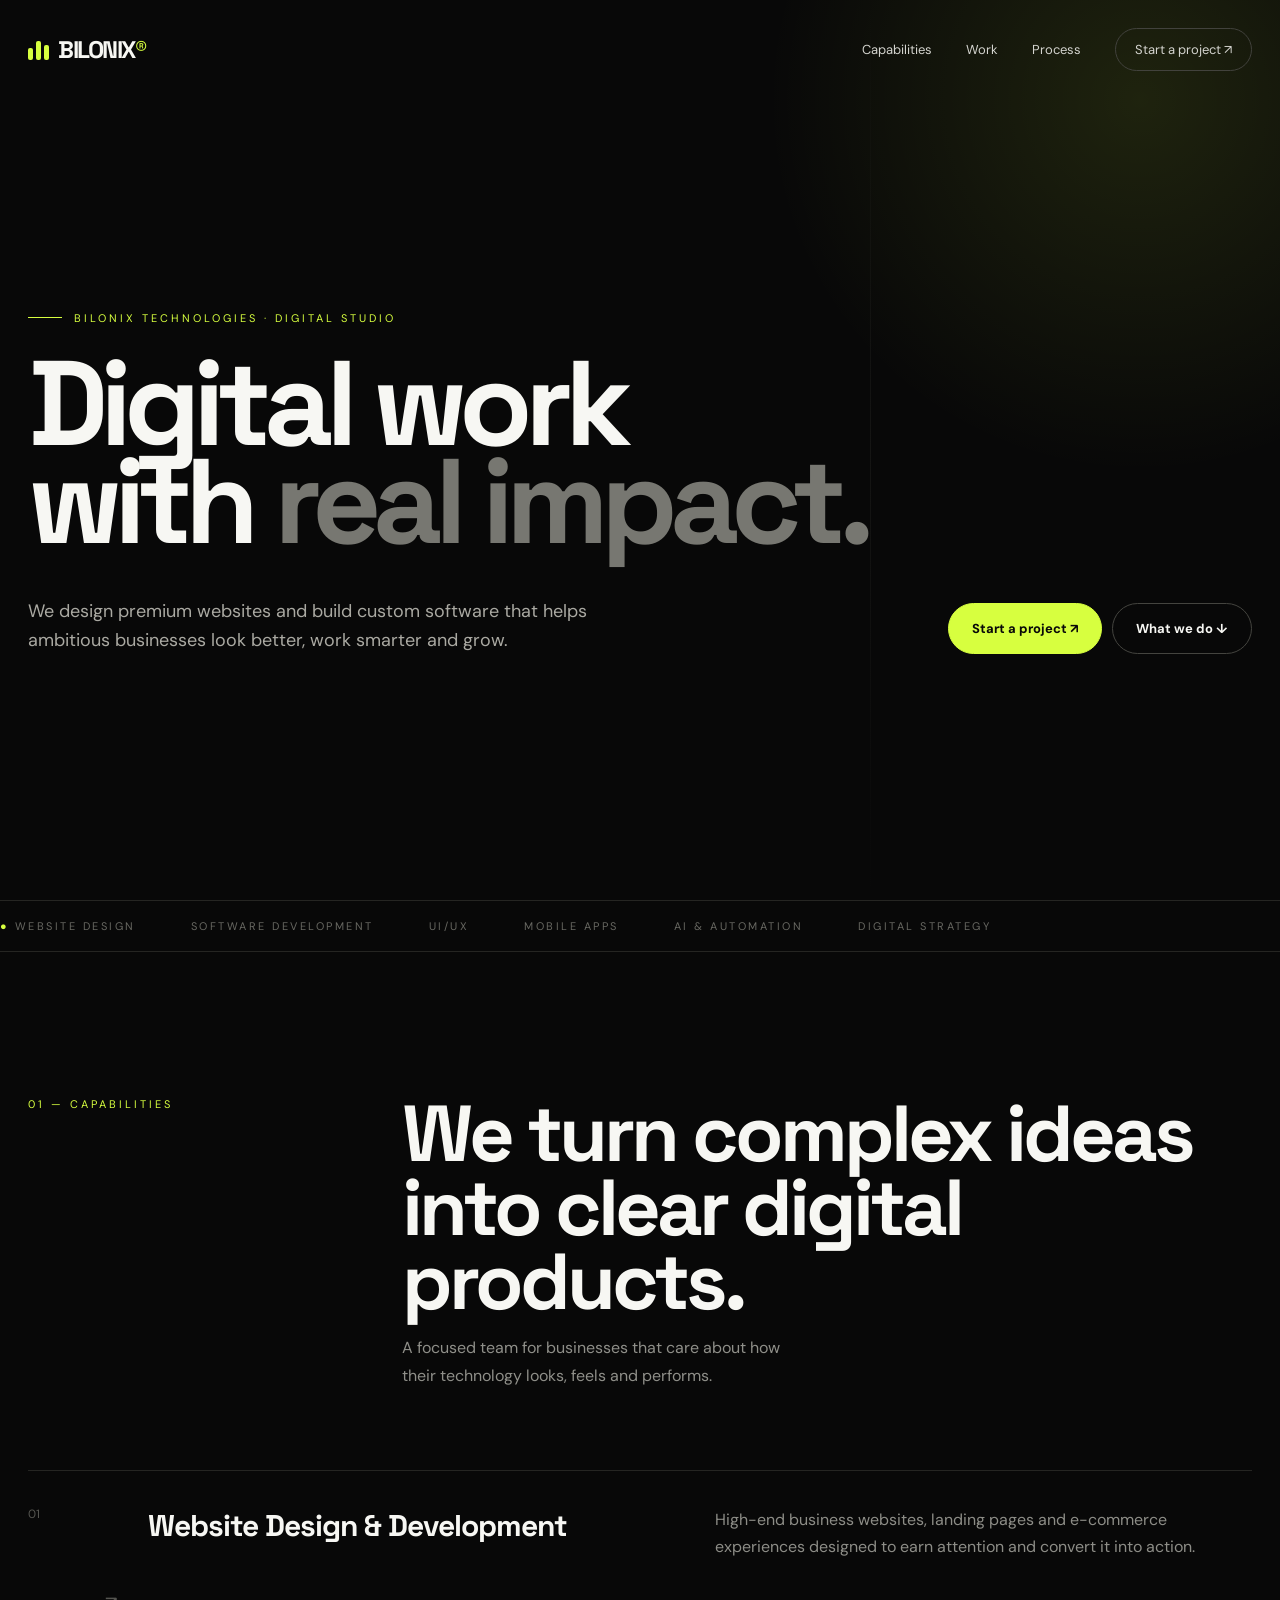
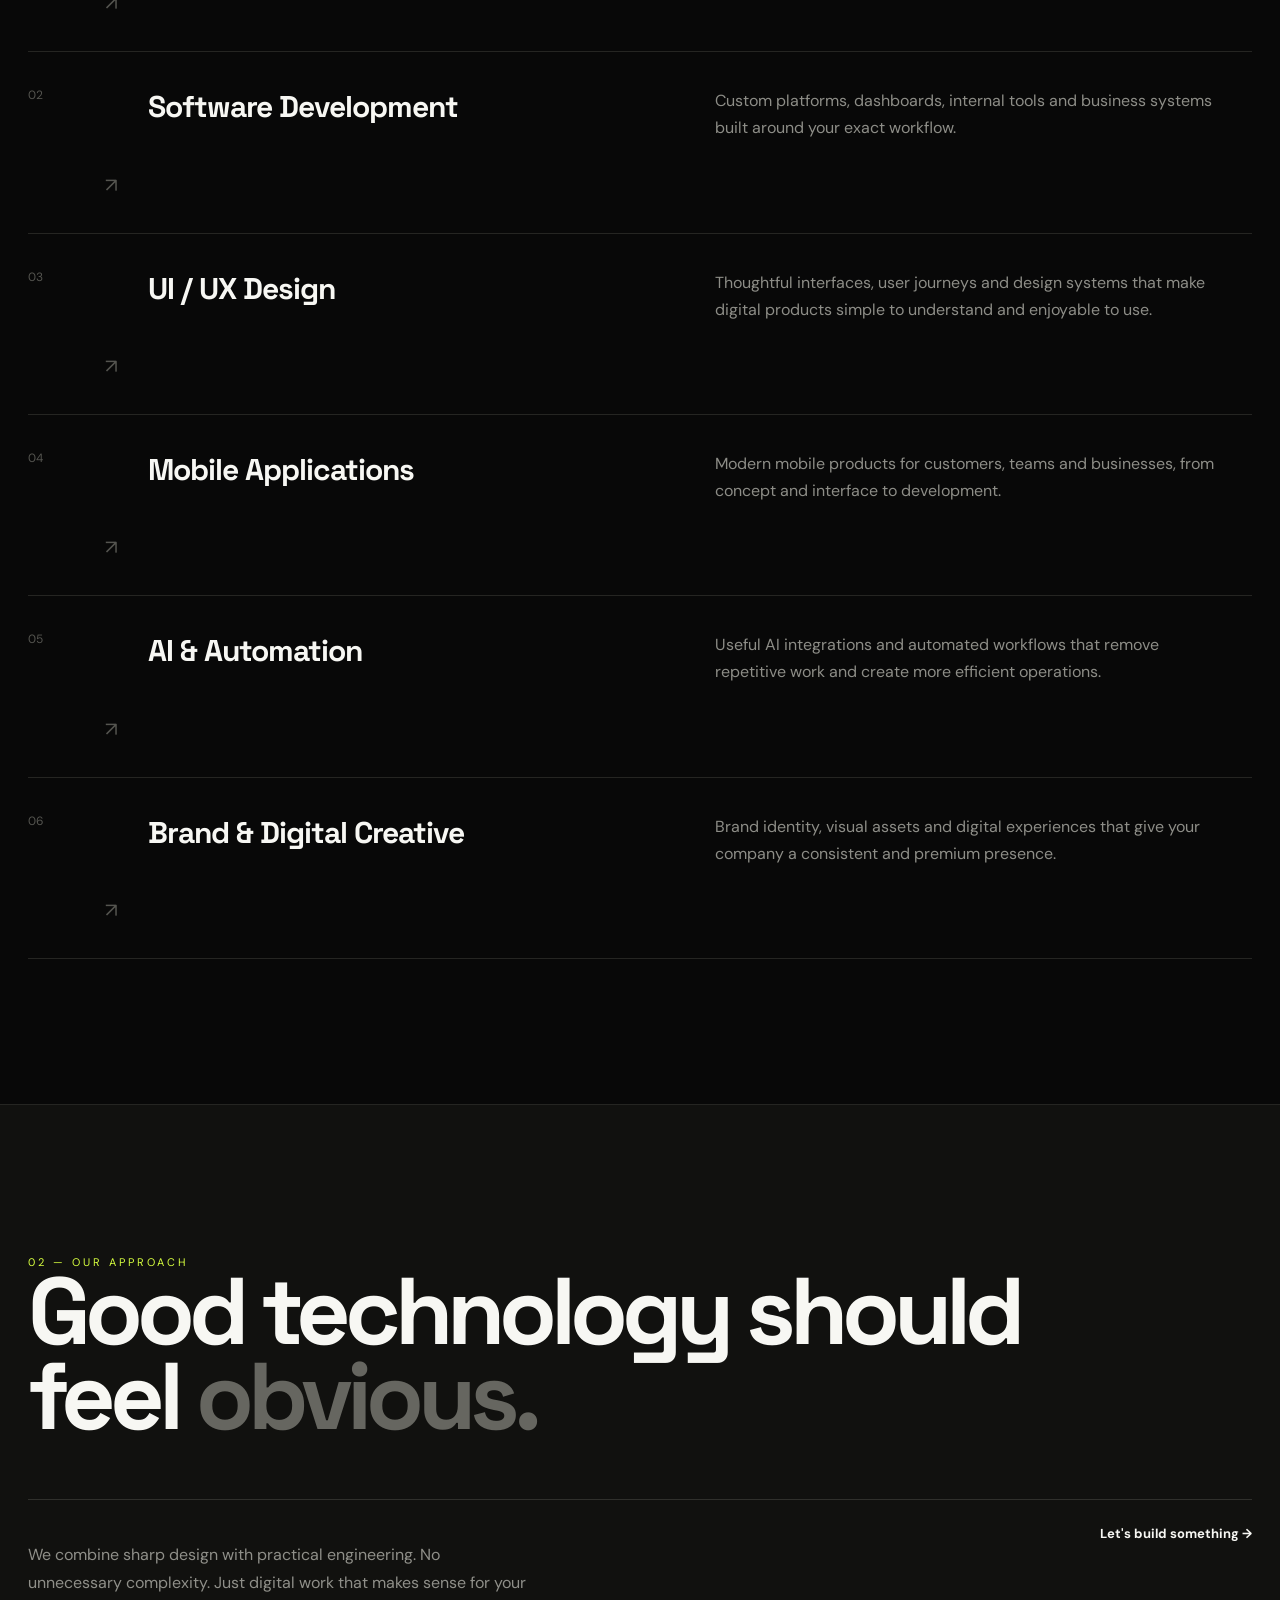
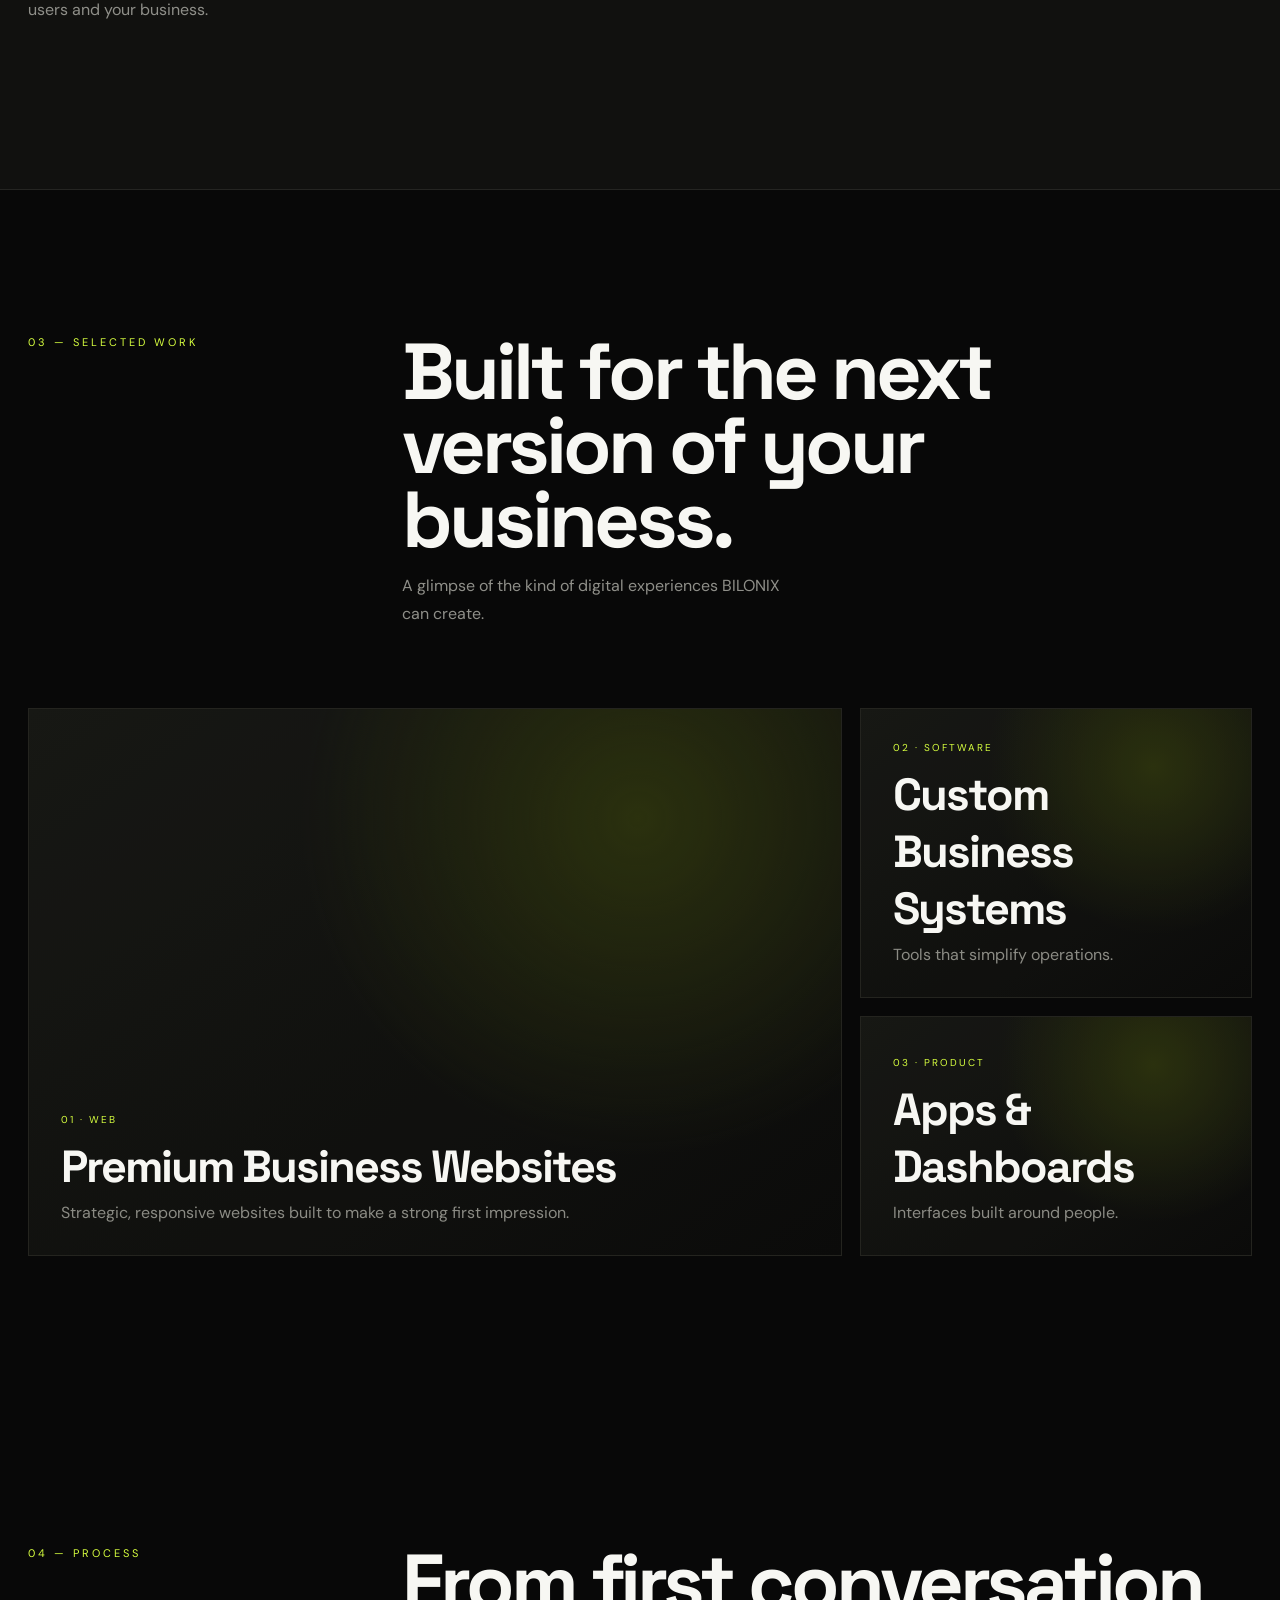
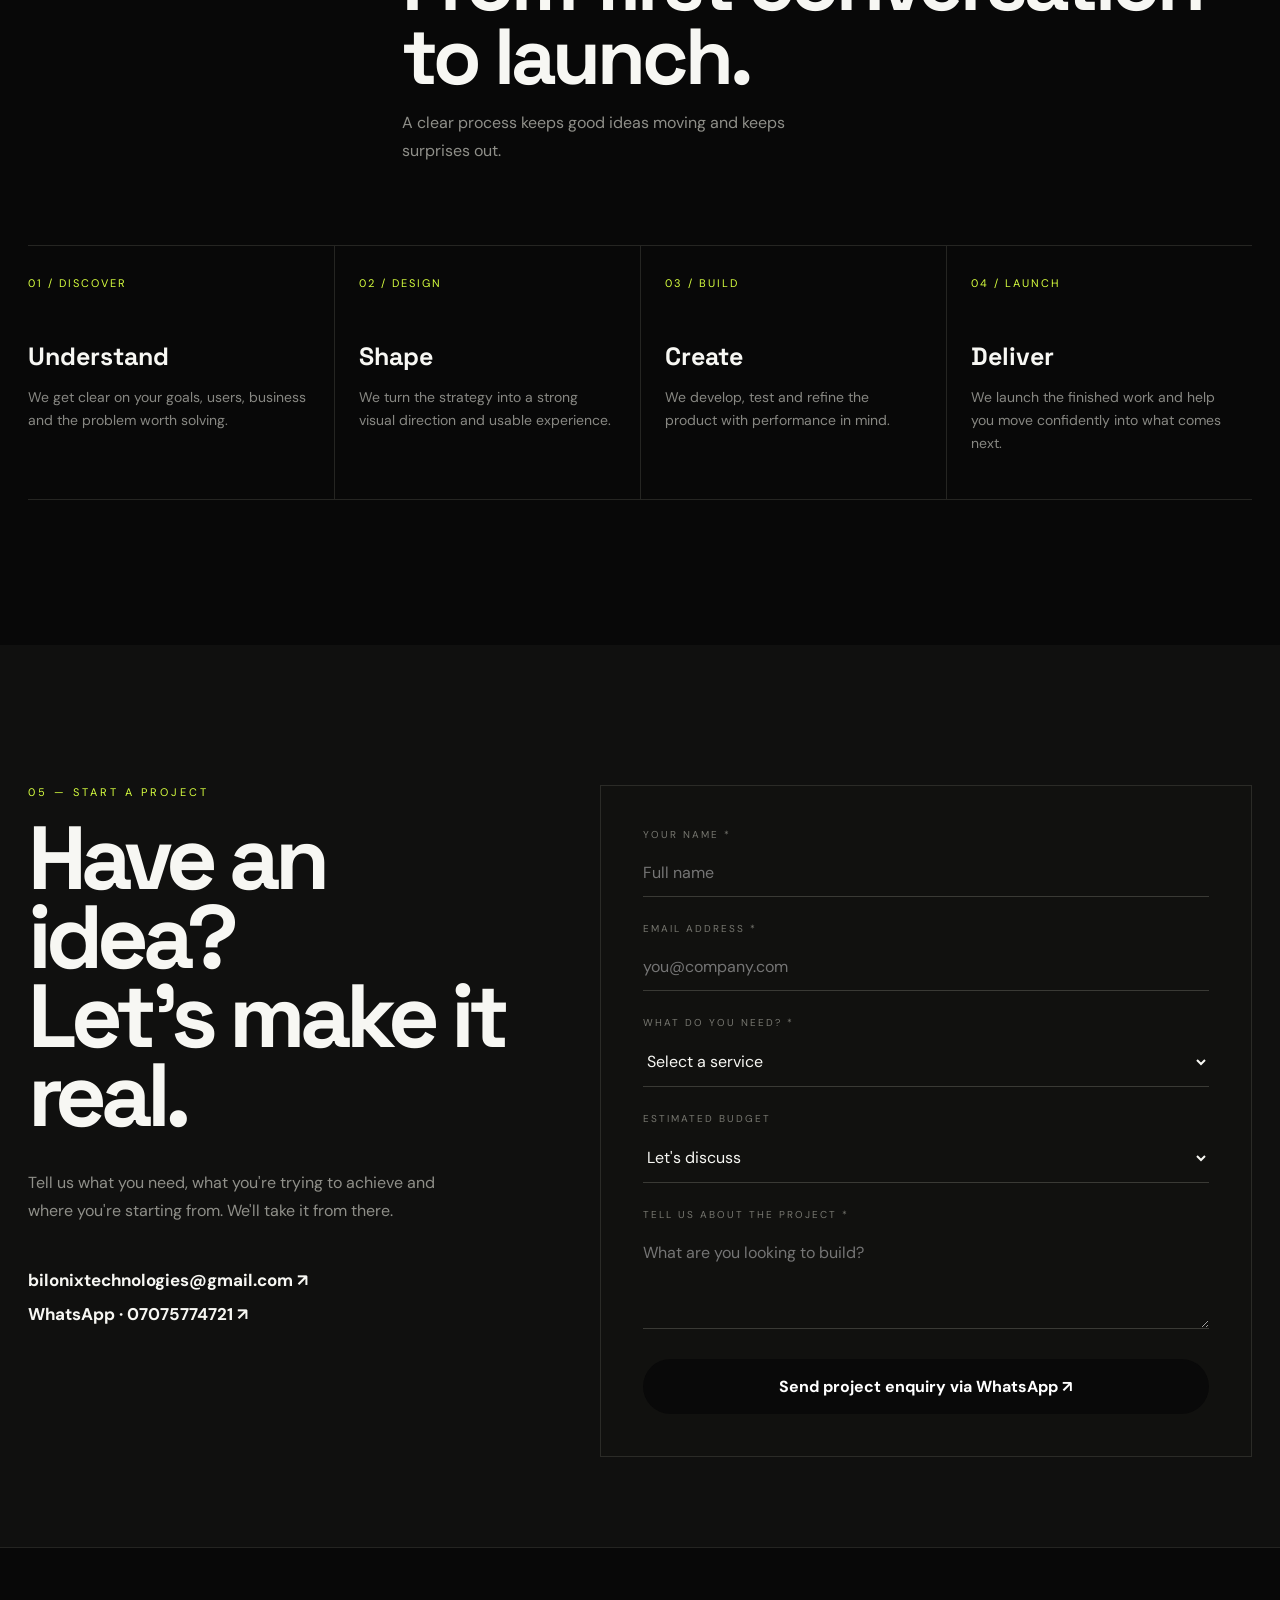
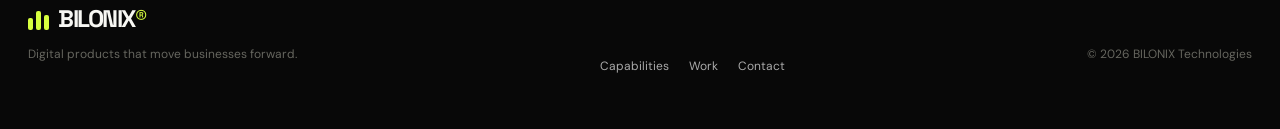
==== commit 3fdde803: "Rename bilonix_premium_master.html to index.html" ====
--- a/index.html
+++ b/index.html
@@ -1,357 +1,87 @@
-<!DOCTYPE html>
+<!doctype html>
 <html lang="en">
+<head>
+<meta charset="utf-8">
+<meta name="viewport" content="width=device-width,initial-scale=1">
+<meta name="description" content="BILONIX Technologies — premium websites, software and digital products.">
+<title>BILONIX Technologies — Digital products that move businesses forward.</title>
+<style>
+@import url('https://fonts.googleapis.com/css2?family=DM+Sans:wght@400;500;600;700&family=Space+Grotesk:wght@500;600;700&display=swap');
+:root{--black:#080808;--white:#f7f7f3;--gray:#a1a19b;--line:#252522;--lime:#d7ff3f;--soft:#11110f;--max:1280px}
+*{box-sizing:border-box}html{scroll-behavior:smooth}body{margin:0;background:var(--black);color:var(--white);font-family:"DM Sans",sans-serif;overflow-x:hidden}a{color:inherit;text-decoration:none}button,input,textarea,select{font:inherit}
+.container{width:min(var(--max),calc(100% - 56px));margin:auto}
+.navbar{position:fixed;top:0;left:0;right:0;z-index:100;padding:20px 0;transition:.3s}.navbar.scrolled{background:rgba(8,8,8,.82);backdrop-filter:blur(18px);border-bottom:1px solid #20201d}.nav{height:58px;display:flex;align-items:center;justify-content:space-between}.brand{font-family:"Space Grotesk";font-weight:700;font-size:24px;letter-spacing:-1.5px}.brand i{color:var(--lime);font-style:normal}
+.logo-mark{display:inline-flex;align-items:flex-end;gap:3px;height:22px;margin-right:9px;vertical-align:-3px}.logo-mark span{display:block;width:5px;background:var(--lime);border-radius:2px}.logo-mark span:nth-child(1){height:12px}.logo-mark span:nth-child(2){height:19px}.logo-mark span:nth-child(3){height:15px}.brand{display:flex;align-items:center}.brand>span:last-of-type{display:inline-block}
+.links{display:flex;align-items:center;gap:34px;font-size:13px;color:#d4d4cf}.links a:hover{color:var(--lime)}.navbtn{padding:12px 19px;border:1px solid #42423d;border-radius:100px}.hamb{display:none;background:none;border:0;color:white;font-size:25px}
+.hero{min-height:100vh;display:flex;align-items:flex-end;position:relative;padding:150px 0 85px;overflow:hidden}.hero:before{content:"";position:absolute;width:800px;height:800px;right:-260px;top:-300px;background:radial-gradient(circle,rgba(215,255,63,.11),transparent 66%);pointer-events:none}.hero:after{content:"";position:absolute;width:1px;height:100%;left:calc(50% + 230px);top:0;background:linear-gradient(transparent,#252522,transparent);opacity:.45}
+.eyeline{display:flex;align-items:center;gap:12px;text-transform:uppercase;letter-spacing:3px;font-size:11px;color:var(--lime);margin-bottom:30px}.eyeline:before{content:"";width:34px;height:1px;background:var(--lime)}
+.hero h1{font-family:"Space Grotesk";font-size:clamp(60px,9.4vw,142px);line-height:.82;letter-spacing:-8px;max-width:1180px;margin:0}.hero h1 span{color:#777771}.hero-copy{display:flex;justify-content:space-between;align-items:end;gap:40px;margin-top:45px}.hero-copy p{font-size:18px;line-height:1.6;color:#aaa9a2;max-width:570px;margin:0}.actions{display:flex;gap:10px;flex-shrink:0}.btn{display:inline-flex;align-items:center;justify-content:center;padding:16px 23px;border-radius:100px;border:1px solid #44443f;font-size:13px;font-weight:700;transition:.25s}.btn.primary{background:var(--lime);color:#080808;border-color:var(--lime)}.btn:hover{transform:translateY(-3px)}
+.ticker{border-top:1px solid var(--line);border-bottom:1px solid var(--line);padding:18px 0;white-space:nowrap;overflow:hidden;color:#686862;text-transform:uppercase;font-size:11px;letter-spacing:2.5px}.ticker span{margin-right:55px}.ticker b{color:var(--lime);font-weight:500}
+.section{padding:145px 0}.section-head{display:flex;justify-content:space-between;gap:50px;margin-bottom:65px}.label{font-size:11px;letter-spacing:3px;color:var(--lime);text-transform:uppercase}.section-title{font-family:"Space Grotesk";font-size:clamp(43px,6.2vw,86px);line-height:.93;letter-spacing:-4px;max-width:850px;margin:0}.section-intro{max-width:390px;color:#8f8f89;font-size:16px;line-height:1.7}
+.services{border-top:1px solid var(--line)}.service{display:grid;grid-template-columns:90px 1fr 1fr;gap:30px;padding:35px 0;border-bottom:1px solid var(--line);align-items:start;transition:.3s}.service:hover{padding-left:15px;background:linear-gradient(90deg,rgba(215,255,63,.035),transparent)}.service-no{color:#555550;font-size:12px}.service h3{font-family:"Space Grotesk";font-size:30px;letter-spacing:-1px;margin:0}.service p{color:#8d8d87;line-height:1.7;max-width:500px;margin:0}.service .arrow{font-size:20px;text-align:right;color:#555550}.service:hover .arrow{color:var(--lime)}
+.statement{background:#11110f;color:var(--white);padding:150px 0;border-top:1px solid var(--line);border-bottom:1px solid var(--line)}.statement h2{font-family:"Space Grotesk";color:var(--white);font-size:clamp(48px,7.4vw,105px);line-height:.9;letter-spacing:-6px;max-width:1050px;margin:0}.statement h2 em{font-style:normal;color:#666660}.statement-bottom{display:flex;justify-content:space-between;gap:40px;margin-top:60px;border-top:1px solid #30302c;padding-top:25px}.statement-bottom p{max-width:500px;color:#8f8f89;line-height:1.7}.mini-link{font-weight:700;font-size:13px}
+.work-grid{display:grid;grid-template-columns:1.35fr .65fr;gap:18px}.project{min-height:500px;background:#10100e;border:1px solid #24241f;padding:32px;position:relative;display:flex;flex-direction:column;justify-content:flex-end;overflow:hidden}.project.small{min-height:240px}.project:before{content:"";position:absolute;inset:0;background:radial-gradient(circle at 75% 20%,#30370f,transparent 45%),linear-gradient(145deg,#191a16,#0b0b0a);opacity:.85;transition:.5s}.project:hover:before{transform:scale(1.06)}.project>*{position:relative}.project .tag{color:var(--lime);font-size:10px;letter-spacing:2px;text-transform:uppercase}.project h3{font-family:"Space Grotesk";font-size:45px;letter-spacing:-2px;margin:12px 0 7px}.project p{color:#8b8b84;margin:0;max-width:530px}.project-stack{display:grid;gap:18px}
+.process{display:grid;grid-template-columns:repeat(4,1fr);border-top:1px solid var(--line)}.step{padding:30px 24px 30px 0;border-bottom:1px solid var(--line)}.step+ .step{padding-left:24px;border-left:1px solid var(--line)}.step-number{color:var(--lime);font-size:11px;letter-spacing:2px}.step h3{font-family:"Space Grotesk";font-size:25px;margin:50px 0 12px}.step p{color:#888883;line-height:1.65;font-size:14px}
+.contact{background:#10100f;color:var(--white);padding:140px 0 90px}.contact .label{color:var(--lime)}.contact-layout{display:grid;grid-template-columns:.85fr 1.15fr;gap:90px}.contact h2{font-family:"Space Grotesk";color:var(--white);font-size:clamp(55px,7vw,100px);line-height:.88;letter-spacing:-6px;margin:20px 0 35px}.contact-lead{color:#8f8f89;max-width:430px;line-height:1.7}.contact-details{margin-top:45px;display:grid;gap:12px}.contact-details a{font-size:17px;font-weight:700;color:var(--white)}.form{background:#11110f;padding:42px;border:1px solid #2b2b27}.field{margin-bottom:25px}.field label{display:block;text-transform:uppercase;font-size:10px;letter-spacing:2px;color:#777770;margin-bottom:8px}.field input,.field select,.field textarea{width:100%;background:#11110f;border:0;border-bottom:1px solid #3a3a35;padding:13px 0;color:#f7f7f3;outline:0}.field textarea{height:100px;resize:vertical}.form button{width:100%;border:0;background:#090909;color:#fff;border-radius:100px;padding:17px;font-weight:700;cursor:pointer;transition:.2s}.form button:hover{background:#272722}
+footer{padding:55px 0;border-top:1px solid #242421}.footer{display:flex;justify-content:space-between;gap:30px;align-items:end}.footer p{color:#66665f;font-size:12px}.footer-links{display:flex;gap:20px;font-size:12px;color:#aaa}.footer-links a:hover{color:var(--lime)}
+.reveal{opacity:0;transform:translateY(25px);transition:opacity .7s,transform .7s}.reveal.show{opacity:1;transform:none}
+@media(max-width:850px){.container{width:calc(100% - 32px)}.links{display:none}.hamb{display:block}.links.open{display:flex;position:absolute;top:78px;left:16px;right:16px;padding:25px;background:#0c0c0b;border:1px solid #292925;flex-direction:column;align-items:flex-start}.navbtn{display:none}.hero{padding-top:130px}.hero h1{letter-spacing:-5px}.hero-copy,.section-head,.contact-layout{display:block}.actions{margin-top:30px}.section-intro{margin-top:25px}.service{grid-template-columns:45px 1fr 30px}.service p{grid-column:2/4;margin-top:15px}.service h3{font-size:25px}.work-grid{grid-template-columns:1fr}.project{min-height:430px}.process{grid-template-columns:1fr 1fr}.step+ .step{padding-left:18px}.step:nth-child(3){padding-left:0;border-left:0}.contact-layout{display:grid;grid-template-columns:1fr;gap:50px}}
+@media(max-width:550px){.hero h1{font-size:60px}.hero-copy p{font-size:16px}.actions{flex-direction:column}.btn{width:100%}.section{padding:95px 0}.statement{padding:95px 0}.statement h2,.contact h2{letter-spacing:-3px}.statement-bottom{display:block}.statement-bottom .mini-link{display:block;margin-top:20px}.process{grid-template-columns:1fr}.step+ .step{border-left:0;padding-left:0}.form{padding:25px}.contact{padding:95px 0 65px}.project h3{font-size:35px}}
+</style>
+</head>
+<body>
+<header class="navbar" id="navbar"><div class="container nav"><a class="brand" href="#top"><span class="logo-mark"><span></span><span></span><span></span></span><span>BILONIX</span><i>®</i></a><div class="links" id="links"><a href="#services">Capabilities</a><a href="#work">Work</a><a href="#process">Process</a><a class="navbtn" href="#contact">Start a project ↗</a></div><button class="hamb" onclick="document.getElementById('links').classList.toggle('open')">☰</button></div></header>
 
-<head>
-<meta charset="UTF-8">
-<meta name="viewport" content="width=device-width, initial-scale=1.0">
+<main id="top">
+<section class="hero"><div class="container">
+<div class="eyeline">BILONIX Technologies · Digital studio</div>
+<h1>Digital work<br>with <span>real impact.</span></h1>
+<div class="hero-copy"><p>We design premium websites and build custom software that helps ambitious businesses look better, work smarter and grow.</p><div class="actions"><a class="btn primary" href="#contact">Start a project ↗</a><a class="btn" href="#services">What we do ↓</a></div></div>
+</div></section>
+<div class="ticker"><span><b>●</b> Website Design</span><span>Software Development</span><span>UI/UX</span><span>Mobile Apps</span><span>AI & Automation</span><span>Digital Strategy</span></div>
 
-<title>BILONIX Technologies | Building Intelligent Digital Solutions</title>
+<section class="section" id="services"><div class="container">
+<div class="section-head reveal"><div class="label">01 — Capabilities</div><div><h2 class="section-title">We turn complex ideas into clear digital products.</h2><p class="section-intro">A focused team for businesses that care about how their technology looks, feels and performs.</p></div></div>
+<div class="services reveal">
+<div class="service"><div class="service-no">01</div><h3>Website Design & Development</h3><p>High-end business websites, landing pages and e-commerce experiences designed to earn attention and convert it into action.</p><div class="arrow">↗</div></div>
+<div class="service"><div class="service-no">02</div><h3>Software Development</h3><p>Custom platforms, dashboards, internal tools and business systems built around your exact workflow.</p><div class="arrow">↗</div></div>
+<div class="service"><div class="service-no">03</div><h3>UI / UX Design</h3><p>Thoughtful interfaces, user journeys and design systems that make digital products simple to understand and enjoyable to use.</p><div class="arrow">↗</div></div>
+<div class="service"><div class="service-no">04</div><h3>Mobile Applications</h3><p>Modern mobile products for customers, teams and businesses, from concept and interface to development.</p><div class="arrow">↗</div></div>
+<div class="service"><div class="service-no">05</div><h3>AI & Automation</h3><p>Useful AI integrations and automated workflows that remove repetitive work and create more efficient operations.</p><div class="arrow">↗</div></div>
+<div class="service"><div class="service-no">06</div><h3>Brand & Digital Creative</h3><p>Brand identity, visual assets and digital experiences that give your company a consistent and premium presence.</p><div class="arrow">↗</div></div>
+</div></div></section>
 
-<meta name="description" content="BILONIX Technologies builds websites, software, AI solutions and business automation systems.">
+<section class="statement"><div class="container reveal"><div class="label">02 — Our approach</div><h2>Good technology should feel <em>obvious.</em></h2><div class="statement-bottom"><p>We combine sharp design with practical engineering. No unnecessary complexity. Just digital work that makes sense for your users and your business.</p><a class="mini-link" href="#contact">Let's build something →</a></div></div></section>
 
-<link rel="preconnect" href="https://fonts.googleapis.com">
-<link rel="preconnect" href="https://fonts.gstatic.com" crossorigin>
+<section class="section" id="work"><div class="container">
+<div class="section-head reveal"><div class="label">03 — Selected work</div><div><h2 class="section-title">Built for the next version of your business.</h2><p class="section-intro">A glimpse of the kind of digital experiences BILONIX can create.</p></div></div>
+<div class="work-grid reveal"><article class="project"><div class="tag">01 · Web</div><h3>Premium Business Websites</h3><p>Strategic, responsive websites built to make a strong first impression.</p></article><div class="project-stack"><article class="project small"><div class="tag">02 · Software</div><h3>Custom Business Systems</h3><p>Tools that simplify operations.</p></article><article class="project small"><div class="tag">03 · Product</div><h3>Apps & Dashboards</h3><p>Interfaces built around people.</p></article></div></div>
+</div></section>
 
-<link href="https://fonts.googleapis.com/css2?family=Poppins:wght@300;400;500;600;700;800&display=swap" rel="stylesheet">
+<section class="section" id="process"><div class="container">
+<div class="section-head reveal"><div class="label">04 — Process</div><div><h2 class="section-title">From first conversation to launch.</h2><p class="section-intro">A clear process keeps good ideas moving and keeps surprises out.</p></div></div>
+<div class="process reveal"><div class="step"><div class="step-number">01 / DISCOVER</div><h3>Understand</h3><p>We get clear on your goals, users, business and the problem worth solving.</p></div><div class="step"><div class="step-number">02 / DESIGN</div><h3>Shape</h3><p>We turn the strategy into a strong visual direction and usable experience.</p></div><div class="step"><div class="step-number">03 / BUILD</div><h3>Create</h3><p>We develop, test and refine the product with performance in mind.</p></div><div class="step"><div class="step-number">04 / LAUNCH</div><h3>Deliver</h3><p>We launch the finished work and help you move confidently into what comes next.</p></div></div>
+</div></section>
 
-<link rel="stylesheet"
-href="https://cdnjs.cloudflare.com/ajax/libs/font-awesome/6.6.0/css/all.min.css">
+<section class="contact" id="contact"><div class="container">
+<div class="contact-layout reveal"><div><div class="label">05 — Start a project</div><h2>Have an idea?<br>Let's make it real.</h2><p class="contact-lead">Tell us what you need, what you're trying to achieve and where you're starting from. We'll take it from there.</p><div class="contact-details"><a href="mailto:bilonixtechnologies@gmail.com">bilonixtechnologies@gmail.com ↗</a><a href="https://wa.me/2347075774721" target="_blank" rel="noopener">WhatsApp · 07075774721 ↗</a></div></div>
+<form class="form" onsubmit="sendWA(event)">
+<div class="field"><label>Your name *</label><input id="name" required placeholder="Full name"></div>
+<div class="field"><label>Email address *</label><input id="email" type="email" required placeholder="you@company.com"></div>
+<div class="field"><label>What do you need? *</label><select id="service" required><option value="">Select a service</option><option>Website Design & Development</option><option>Software Development</option><option>UI / UX Design</option><option>Mobile Application</option><option>AI & Automation</option><option>Brand & Digital Creative</option><option>Something else</option></select></div>
+<div class="field"><label>Estimated budget</label><select id="budget"><option>Let's discuss</option><option>₦100k – ₦500k</option><option>₦500k – ₦1m</option><option>₦1m – ₦3m</option><option>₦3m+</option></select></div>
+<div class="field"><label>Tell us about the project *</label><textarea id="message" required placeholder="What are you looking to build?"></textarea></div>
+<button type="submit">Send project enquiry via WhatsApp ↗</button>
+</form></div></div></section>
+</main>
 
-<link rel="stylesheet" href="style.css">
-</head>
-
-<body>
-
-<!-- Background -->
-
-<div class="bg1"></div>
-<div class="bg2"></div>
-
-<!-- Header -->
-
-<header>
-
-<div class="logo">
-BILONIX
-</div>
-
-<nav id="nav">
-
-<a href="#home">Home</a>
-
-<a href="#about">About</a>
-
-<a href="#services">Services</a>
-
-<a href="#portfolio">Portfolio</a>
-
-<a href="#contact">Contact</a>
-
-</nav>
-
-<div class="menu-toggle" id="menu">
-
-<i class="fas fa-bars"></i>
-
-</div>
-
-</header>
-
-<!-- Hero -->
-
-<section class="hero" id="home">
-
-<div class="hero-content">
-
-<h1>
-Building Intelligent
-<span>Digital Solutions</span>
-</h1>
-
-<p>
-
-We create websites, software, AI solutions and automation systems that help businesses grow.
-
-</p>
-
-<div class="buttons">
-
-<a href="#services" class="btn">
-
-Our Services
-
-</a>
-
-<a href="#contact" class="btn2">
-
-Contact Us
-
-</a>
-
-</div>
-
-</div>
-
-</section>
-  <section class="about" id="about">
-
-<div class="section-title">
-<h2>About BILONIX</h2>
-<p>Innovation. Excellence. Digital Transformation.</p>
-</div>
-
-<div class="about-container">
-
-<div class="about-text">
-
-<h3>We Build Technology That Moves Businesses Forward</h3>
-
-<p>
-BILONIX Technologies is a modern software company focused on creating powerful digital products for businesses, startups, organizations, and entrepreneurs. We combine creativity, software engineering, and emerging technologies to deliver solutions that are fast, secure, and scalable.
-</p>
-
-<p>
-Whether it's a professional website, custom software, AI-powered automation, or digital transformation, our goal is simple—help businesses grow with technology.
-</p>
-
-</div>
-
-<div class="about-cards">
-
-<div class="about-card">
-<i class="fas fa-lightbulb"></i>
-<h4>Innovation</h4>
-<p>Creative solutions designed for the future.</p>
-</div>
-
-<div class="about-card">
-<i class="fas fa-code"></i>
-<h4>Quality</h4>
-<p>Clean, secure, and maintainable software.</p>
-</div>
-
-<div class="about-card">
-<i class="fas fa-rocket"></i>
-<h4>Growth</h4>
-<p>Technology that helps businesses scale.</p>
-</div>
-
-</div>
-
-</div>
-
-  </section>
-  <section class="stats">
-
-<div class="stat-box">
-<h2 class="counter" data-target="50">0</h2>
-<p>Projects Completed</p>
-</div>
-
-<div class="stat-box">
-<h2 class="counter" data-target="25">0</h2>
-<p>Happy Clients</p>
-</div>
-
-<div class="stat-box">
-<h2 class="counter" data-target="9">0</h2>
-<p>Years of Experience</p>
-</div>
-
-<div class="stat-box">
-<h2 class="counter" data-target="24">0</h2>
-<p>Support Availability</p>
-</div>
-
-  </section>
-  <section class="services" id="services">
-
-<div class="section-title">
-<h2>Our Services</h2>
-<p>Technology solutions designed to help your business succeed.</p>
-</div>
-
-<div class="services-grid">
-
-<div class="service-card">
-<i class="fas fa-globe"></i>
-<h3>Website Development</h3>
-<p>Modern, responsive websites built for speed, performance and business growth.</p>
-</div>
-
-<div class="service-card">
-<i class="fas fa-laptop-code"></i>
-<h3>Custom Software</h3>
-<p>Tailor-made software that simplifies operations and solves real business challenges.</p>
-</div>
-
-<div class="service-card">
-<i class="fas fa-robot"></i>
-<h3>AI Solutions</h3>
-<p>Intelligent tools that automate tasks, improve productivity and enhance decision-making.</p>
-</div>
-
-<div class="service-card">
-<i class="fas fa-gears"></i>
-<h3>Business Automation</h3>
-<p>Reduce manual work with smart workflows and automation systems.</p>
-</div>
-
-<div class="service-card">
-<i class="fas fa-cloud"></i>
-<h3>Cloud Solutions</h3>
-<p>Secure cloud-based applications and infrastructure for modern businesses.</p>
-</div>
-
-<div class="service-card">
-<i class="fas fa-shield-halved"></i>
-<h3>Cybersecurity</h3>
-<p>Protect your systems and business with modern security practices.</p>
-</div>
-
-</div>
-
-  </section>
-  <section class="portfolio" id="portfolio">
-
-<div class="section-title">
-<h2>Our Portfolio</h2>
-<p>Selected projects and digital solutions we've delivered.</p>
-</div>
-
-<div class="portfolio-grid">
-
-<div class="portfolio-card">
-<div class="portfolio-icon">
-<i class="fas fa-school"></i>
-</div>
-<h3>School Management System</h3>
-<p>A complete digital platform for student registration, fee payments, academic records, and administration.</p>
-</div>
-
-<div class="portfolio-card">
-<div class="portfolio-icon">
-<i class="fas fa-store"></i>
-</div>
-<h3>Business Website</h3>
-<p>A modern responsive website designed to help businesses establish a strong online presence.</p>
-</div>
-
-<div class="portfolio-card">
-<div class="portfolio-icon">
-<i class="fas fa-robot"></i>
-</div>
-<h3>AI Automation</h3>
-<p>AI-powered tools that automate repetitive tasks and improve productivity for businesses.</p>
-</div>
-
-<div class="portfolio-card">
-<div class="portfolio-icon">
-<i class="fas fa-mobile-screen"></i>
-</div>
-<h3>Custom Software</h3>
-<p>Tailor-made applications developed to solve unique business challenges.</p>
-</div>
-
-</div>
-
-  </section>
-  <!-- Testimonials -->
-
-<section class="testimonials">
-
-<div class="section-title">
-<h2>What Clients Say</h2>
-<p>Building trust through quality and innovation.</p>
-</div>
-
-<div class="testimonial-grid">
-
-<div class="testimonial-card">
-<p>
-"BILONIX delivered a professional website that exceeded our expectations. Fast, modern and reliable."
-</p>
-
-<h4>⭐⭐⭐⭐⭐</h4>
-<span>RUWASA.ORG</span>
-</div>
-
-<div class="testimonial-card">
-<p>
-"The team understood our needs and developed a solution that improved our daily operations."
-</p>
-
-<h4>⭐⭐⭐⭐⭐</h4>
-<span>DANGOTE GROUP.NG</span>
-</div>
-
-<div class="testimonial-card">
-<p>
-"Professional service, excellent communication and outstanding results. Highly recommended."
-</p>
-
-<h4>⭐⭐⭐⭐⭐</h4>
-<span>FOUNDER DOMINOS.COM</span>
-</div>
-
-</div>
-
-</section>
-
-<!-- Contact -->
-
-<section class="contact" id="contact">
-
-<div class="section-title">
-<h2>Contact Us</h2>
-<p>Let's build something amazing together.</p>
-</div>
-
-<div class="contact-container">
-
-<div class="contact-info">
-
-<h3>BILONIX Technologies</h3>
-
-<p><i class="fas fa-envelope"></i> bilonixtechnologies@gmail.com</p>
-
-<p><i class="fas fa-phone"></i> +234 7075774721</p>
-
-<p><i class="fas fa-location-dot"></i> Nigeria</p>
-
-</div>
-
-<form action="https://formspree.io/f/xqergdqd" method="POST">
-
-<input type="text" name="name" placeholder="Your Name" required>
-
-<input type="email" name="email" placeholder="Your Email" required>
-
-<textarea name="message" placeholder="Your Message" required></textarea>
-
-<button type="submit">Send Message</button>
-
-</form>
-</div>
-</section>
-</div>
-
-
-
-<!-- Footer -->
-
-<footer>
-
-<h2>BILONIX</h2>
-
-<p>Building Intelligent Digital Solutions.</p>
-
-<p>© 2026 BILONIX Technologies. All Rights Reserved.</p>
-
-</footer>
-
-<script src="script.js"></script>
-
+<footer><div class="container footer"><div><div class="brand"><span class="logo-mark"><span></span><span></span><span></span></span><span>BILONIX</span><i>®</i></div><p>Digital products that move businesses forward.</p></div><div class="footer-links"><a href="#services">Capabilities</a><a href="#work">Work</a><a href="#contact">Contact</a></div><p>© <span id="year"></span> BILONIX Technologies</p></div></footer>
+<script>
+const nav=document.getElementById('navbar');addEventListener('scroll',()=>nav.classList.toggle('scrolled',scrollY>30));
+document.getElementById('year').textContent=new Date().getFullYear();
+const io=new IntersectionObserver(es=>es.forEach(e=>e.isIntersecting&&e.target.classList.add('show')),{threshold:.1});document.querySelectorAll('.reveal').forEach(e=>io.observe(e));
+function sendWA(ev){ev.preventDefault();let n=document.getElementById('name').value,e=document.getElementById('email').value,s=document.getElementById('service').value,b=document.getElementById('budget').value,m=document.getElementById('message').value;let t=`Hello BILONIX Technologies,%0A%0AName: ${encodeURIComponent(n)}%0AEmail: ${encodeURIComponent(e)}%0AService: ${encodeURIComponent(s)}%0ABudget: ${encodeURIComponent(b)}%0AProject: ${encodeURIComponent(m)}`;window.open('https://wa.me/2347075774721?text='+t,'_blank')}
+document.querySelectorAll('.links a').forEach(a=>a.onclick=()=>document.getElementById('links').classList.remove('open'));
+</script>
 </body>
-
 </html>
